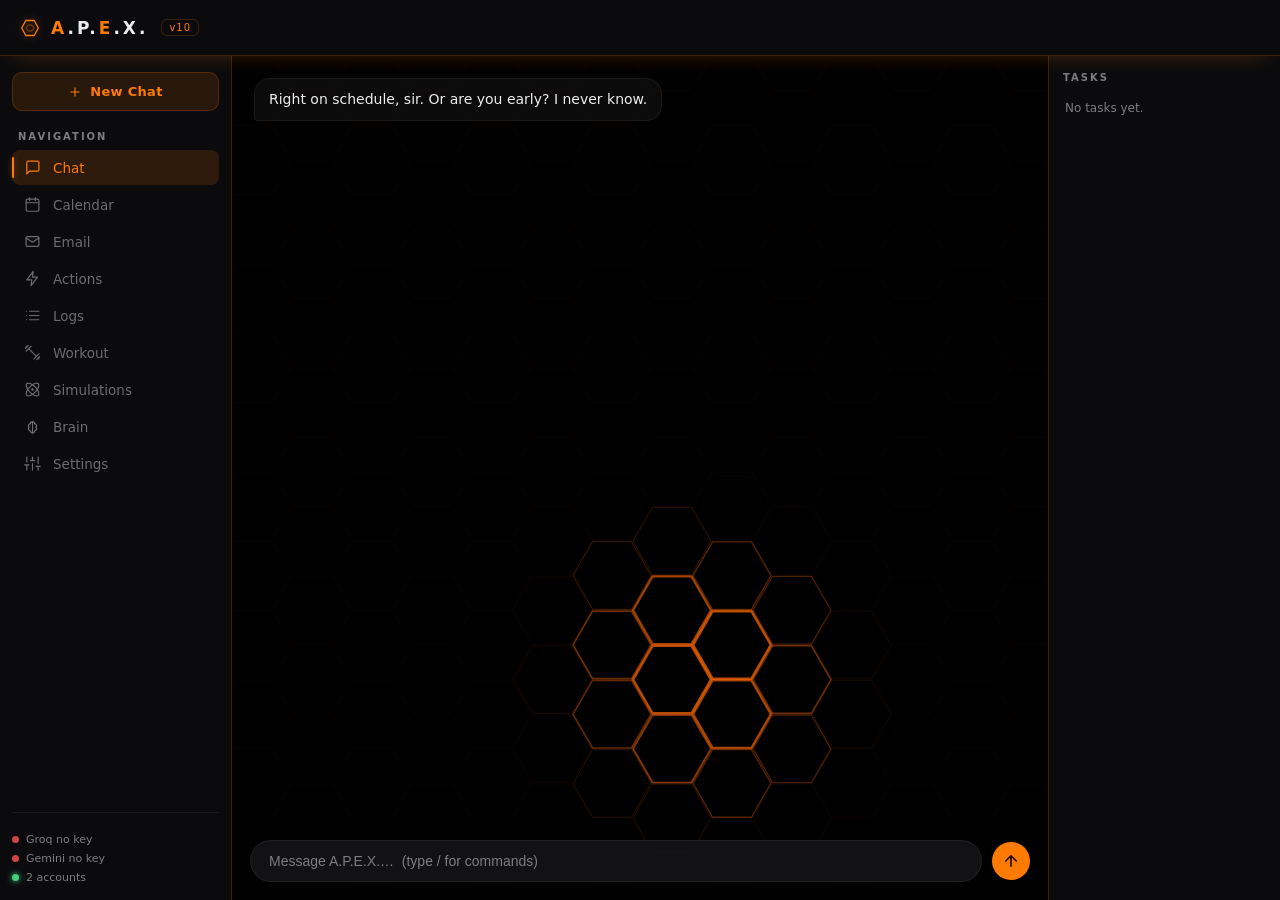
==== index.html @ 5ae0c05d "Workout tab: per-set logging (weight × reps) with last-session history Each strength exercise now ha" ====
<!DOCTYPE html>
<!--
================================================================================
  A.P.E.X. v10  —  INTERFACE
================================================================================
  HOW THIS FILE IS ORGANIZED (search the labels in [BRACKETS] to jump around):

  [STYLE] ............ All CSS lives in the <style> block in <head>.
    [STYLE:THEME] .... Color/size variables. CHANGE COLORS & SIZES HERE FIRST.
    [STYLE:GLOBAL] ... Resets, body, background.
    [STYLE:HEADER] ... Top header bar ("A.P.E.X. v10").
    [STYLE:LAYOUT] ... The 3-column row (left sidebar | chat | right sidebar).
    [STYLE:LEFT] ..... Left sidebar (nav: New Chat, Calendar, Email, etc).
    [STYLE:CHAT] ..... Center chat panel + honeycomb canvas + messages + input.
    [STYLE:RIGHT] .... Right sidebar (Tasks).
    [STYLE:GLOW] ..... Reusable glowing-border effect.

  [HTML] ............. The page markup, mirrors the style sections above.
    [HTML:HEADER]
    [HTML:LEFT]
    [HTML:CHAT]
    [HTML:RIGHT]

  [JS] ............... All JavaScript at the bottom.
    [JS:HONEYCOMB] ... The animated honeycomb background (moving light-form streaks).
    [JS:CHAT] ........ Sending messages (local echo for now, no AI yet).
================================================================================
-->
<html lang="en">
<head>
<meta charset="UTF-8" />
<!-- viewport-fit=cover fills the notch/safe areas; locking zoom keeps it feeling like a native app,
     not a scrollable web page (prevents pinch-zoom + double-tap zoom on iPad/iPhone). -->
<meta name="viewport" content="width=device-width, initial-scale=1.0, maximum-scale=1.0, user-scalable=no, viewport-fit=cover" />
<!-- "Add to Home Screen" on iPad/iPhone then launches A.P.E.X. FULLSCREEN (standalone), with no
     Safari toolbars and no page rubber-banding — it behaves like your own installed app. -->
<meta name="apple-mobile-web-app-capable" content="yes" />
<meta name="mobile-web-app-capable" content="yes" />
<meta name="apple-mobile-web-app-status-bar-style" content="black-translucent" />
<meta name="apple-mobile-web-app-title" content="A.P.E.X." />
<meta name="theme-color" content="#0a0a0b" />
<title>A.P.E.X. v10</title>

<style>
/* ============================================================================
   [STYLE:THEME]  —  EDIT COLORS & SIZES HERE FIRST
   Change a value here and it updates everywhere it's used.
   ============================================================================ */
:root {
  /* --- Colors --- */
  --color-black:        #0a0a0b;   /* main background */
  --color-panel:        #0b0b0d;   /* sidebar panel background */
  --color-orange:       #ff7a00;   /* main accent orange */
  --color-orange-soft:  #ffa64d;   /* lighter orange (text highlights) */
  --color-text:         #ececec;   /* off-white body text */
  --color-text-dim:     #7c7c82;   /* dim/secondary text */
  --color-icon:         #6b6b72;   /* unified MUTED color for nav icons/labels */

  /* --- Structural lines (these connect the panels) --- */
  --line:               rgba(255, 122, 0, 0.20);   /* glowing orange divider lines */
  --line-soft:          rgba(255, 255, 255, 0.06); /* subtle internal dividers */

  /* --- Glow (used sparingly now — no more per-box glow) --- */
  --glow-orange:        rgba(255, 122, 0, 0.45);

  /* --- Sizes (CHANGE SIDEBAR WIDTHS HERE) --- */
  --sidebar-left-width:  232px;
  --sidebar-right-width: 232px;
  --header-height:       56px;
  --radius:              12px;     /* corner roundness on small elements only */
}

/* ============================================================================
   [STYLE:GLOBAL]  —  resets + page background
   ============================================================================ */
* {
  margin: 0;
  padding: 0;
  box-sizing: border-box;
}

html, body {
  height: 100%;
  overflow: hidden;
  /* stop iPad/iPhone Safari from rubber-band scrolling / pull-to-refreshing the whole page */
  overscroll-behavior: none;
}

body {
  /* PIN the page to the viewport so the app itself never scrolls — only the inner
     areas (messages, panels) do. This is what makes it feel stationary on iPad. */
  position: fixed;
  inset: 0;
  /* respect the notch / home-indicator safe areas when launched fullscreen */
  padding: env(safe-area-inset-top) env(safe-area-inset-right) env(safe-area-inset-bottom) env(safe-area-inset-left);
  background: var(--color-black);
  color: var(--color-text);
  font-family: "Segoe UI", system-ui, -apple-system, sans-serif;
  -webkit-font-smoothing: antialiased;
  overflow: hidden; /* the panels scroll internally, not the whole page */
  display: flex;
  flex-direction: column;
}

/* The only things allowed to scroll are the app's own scroll regions — and their
   scrolling must NOT chain up to the page (overscroll-behavior: contain). */
#messages,
.center-view,
.big-panels,
.big-tabbody,
#big-messages {
  overscroll-behavior: contain;
  -webkit-overflow-scrolling: touch;   /* momentum scrolling on iOS */
}

/* ============================================================================
   [STYLE:GLOW]  —  deprecated utility (kept harmless; the redesign uses thin
   connecting LINES instead of per-box glow, which is what smudged the corners).
   ============================================================================ */
.glow { }

/* ============================================================================
   [STYLE:HEADER]  —  top header bar (full-width glowing line underneath)
   ============================================================================ */
#header {
  height: var(--header-height);
  flex-shrink: 0;
  display: flex;
  align-items: center;
  gap: 11px;
  padding: 0 20px;
  background: var(--color-panel);
  border-bottom: 1px solid var(--line);
  box-shadow: 0 6px 26px -14px var(--glow-orange); /* soft downward glow, no corners */
  position: relative;
  z-index: 10;
}

/* hexagon brand mark — ties the wordmark to the honeycomb background */
#header .brand-mark {
  width: 20px;
  height: 20px;
  color: var(--color-orange);
  filter: drop-shadow(0 0 5px var(--glow-orange));
}
#header .logo {
  font-size: 17px;
  font-weight: 700;
  letter-spacing: 3px;
  color: var(--color-text);
}
#header .logo .accent { color: var(--color-orange); }
#header .ver {
  margin-left: 2px;
  font-size: 10px;
  letter-spacing: 1px;
  color: var(--color-orange);
  border: 1px solid var(--line);
  border-radius: 6px;
  padding: 2px 7px;
}

/* ============================================================================
   [STYLE:LAYOUT]  —  the 3-column row, FULL-BLEED and CONNECTED (no gaps).
   Sidebars are joined to the chat by glowing divider lines (set on each
   sidebar's inner edge) that run full height and meet the header line.
   ============================================================================ */
#main {
  flex: 1;
  display: flex;
  min-height: 0; /* lets children scroll instead of overflowing */
}

.panel {
  background: var(--color-panel);
  overflow: hidden;
}

/* ============================================================================
   [STYLE:LEFT]  —  left sidebar (navigation)
   ============================================================================ */
#sidebar-left {
  width: var(--sidebar-left-width);
  flex-shrink: 0;
  display: flex;
  flex-direction: column;
  padding: 16px 12px;
  border-right: 1px solid var(--line);   /* the line that touches the chat */
}

/* "+ New Chat" button */
.new-chat-btn {
  display: flex;
  align-items: center;
  justify-content: center;
  gap: 8px;
  padding: 11px;
  border-radius: 10px;
  background: rgba(255, 122, 0, 0.12);
  border: 1px solid var(--line);
  color: var(--color-orange);
  font-size: 13px;
  font-weight: 600;
  letter-spacing: 0.3px;
  cursor: pointer;
  transition: background 0.15s;
}
.new-chat-btn:hover { background: rgba(255, 122, 0, 0.22); }

/* small uppercase section label (e.g. NAVIGATION) */
.nav-label {
  font-size: 10px;
  font-weight: 600;
  letter-spacing: 2px;
  text-transform: uppercase;
  color: var(--color-text-dim);
  margin: 20px 6px 8px;
}

/* Nav items — unified MONOCHROME line icons, orange only when active/hover */
.nav-list {
  display: flex;
  flex-direction: column;
  gap: 2px;
}
.nav-item {
  position: relative;
  display: flex;
  align-items: center;
  gap: 12px;
  padding: 9px 12px;
  border-radius: 8px;
  color: var(--color-icon);
  font-size: 13.5px;
  cursor: pointer;
  transition: background 0.15s, color 0.15s;
}
.nav-item .icon {
  width: 17px;
  height: 17px;
  flex-shrink: 0;
  display: flex;
}
.nav-item .icon svg { width: 100%; height: 100%; }
.nav-item:hover { background: rgba(255, 255, 255, 0.04); color: var(--color-text); }
.nav-item.active { color: var(--color-orange); background: rgba(255, 122, 0, 0.10); }
/* little left accent bar on the active item */
.nav-item.active::before {
  content: "";
  position: absolute;
  left: 0; top: 7px; bottom: 7px;
  width: 2px;
  border-radius: 2px;
  background: var(--color-orange);
  box-shadow: 0 0 6px var(--glow-orange);
}

/* ============================================================================
   [STYLE:CHAT]  —  center chat panel
   Structure: #chat (frame)
                ├─ #honeycomb   (animated canvas background)
                ├─ #messages    (scrolling message list, sits ABOVE canvas)
                └─ #input-bar    (text box + send button)
   ============================================================================ */
#chat {
  flex: 1;            /* takes all space between the two sidebars */
  min-width: 0;
  position: relative; /* anchor for the absolutely-positioned canvas */
  display: flex;
  flex-direction: column;
  background: #000;   /* pure black so the hidden honeycomb stays invisible */
}

/* The honeycomb canvas — fills the whole chat panel, sits behind everything */
#honeycomb {
  position: absolute;
  inset: 0;
  width: 100%;
  height: 100%;
  z-index: 0;
  pointer-events: none; /* clicks pass through to the chat */
}

/* Scrolling list of messages (above the canvas) */
#messages {
  position: relative;
  z-index: 1;
  flex: 1;
  overflow-y: auto;
  padding: 22px;
  display: flex;
  flex-direction: column;
  gap: 12px;
}

/* A single message bubble — asymmetric "tail" corners for a chat-app feel */
.msg {
  max-width: 74%;
  padding: 10px 14px;
  font-size: 14px;
  line-height: 1.5;
  white-space: pre-wrap;
  word-wrap: break-word;
}
/* Message from the USER (right side, soft orange) */
.msg.user {
  align-self: flex-end;
  background: rgba(255, 122, 0, 0.16);
  border: 1px solid rgba(255, 122, 0, 0.32);
  color: var(--color-text);
  border-radius: 16px 16px 4px 16px;
}
/* Message from APEX (left side, dark) */
.msg.apex {
  align-self: flex-start;
  background: rgba(255, 255, 255, 0.045);
  border: 1px solid var(--line-soft);
  color: var(--color-text);
  border-radius: 16px 16px 16px 4px;
}

/* Input bar — MINIMAL: floats over the honeycomb, a pill + round arrow button */
#input-bar {
  position: relative;
  z-index: 1;
  display: flex;
  align-items: center;
  gap: 10px;
  padding: 12px 18px 18px;
  background: linear-gradient(to top, rgba(0, 0, 0, 0.9), rgba(0, 0, 0, 0));
}
#input-bar input {
  flex: 1;
  padding: 12px 18px;
  border-radius: 22px;
  border: 1px solid var(--line-soft);
  background: rgba(22, 22, 25, 0.85);
  color: var(--color-text);
  font-size: 14px;
  outline: none;
  transition: border-color 0.15s, box-shadow 0.15s;
}
#input-bar input:focus {
  border-color: rgba(255, 122, 0, 0.5);
  box-shadow: 0 0 0 3px rgba(255, 122, 0, 0.08);
}
#input-bar input::placeholder { color: var(--color-text-dim); }

/* round send button with an up-arrow icon (no "Send" text) */
#input-bar .send-btn {
  width: 38px;
  height: 38px;
  flex-shrink: 0;
  border-radius: 50%;
  border: none;
  background: var(--color-orange);
  color: #160b00;
  display: flex;
  align-items: center;
  justify-content: center;
  cursor: pointer;
  transition: filter 0.15s, box-shadow 0.15s;
}
#input-bar .send-btn svg { width: 18px; height: 18px; }
#input-bar .send-btn:hover { filter: brightness(1.12); box-shadow: 0 0 12px var(--glow-orange); }

/* ============================================================================
   [STYLE:RIGHT]  —  right sidebar (Tasks)
   ============================================================================ */
#sidebar-right {
  width: var(--sidebar-right-width);
  flex-shrink: 0;
  display: flex;
  flex-direction: column;
  padding: 16px 14px;
  border-left: 1px solid var(--line);    /* the line that touches the chat */
}
#sidebar-right .panel-title {
  font-size: 10px;
  font-weight: 600;
  letter-spacing: 2px;
  text-transform: uppercase;
  color: var(--color-text-dim);
}

/* A single task row */
.task-list {
  margin-top: 14px;
  display: flex;
  flex-direction: column;
  gap: 7px;
}
.task-item {
  display: flex;
  align-items: center;
  gap: 10px;
  padding: 10px 12px;
  border-radius: 9px;
  background: rgba(255, 255, 255, 0.025);
  border: 1px solid var(--line-soft);
  font-size: 13px;
  color: var(--color-text);
}
.task-item .checkbox {
  width: 15px;
  height: 15px;
  border-radius: 4px;
  border: 1px solid var(--color-icon);
  flex-shrink: 0;
}
.task-empty { font-size: 12px; color: var(--color-text-dim); padding: 4px 2px; }

/* ============================================================================
   [STYLE:VIEWS]  —  center view switcher (chat / calendar / email) + draft card
   The center panel can show one of three views. Calendar/Email sit above the
   honeycomb just like the messages do.
   ============================================================================ */
.center-view {
  position: relative;
  z-index: 1;
  flex: 1;
  overflow-y: auto;
  padding: 22px;
  display: none;            /* hidden until [JS:VIEWS] shows it */
  flex-direction: column;
  gap: 12px;
  /* dark backdrop so the honeycomb doesn't bleed through these text-dense pages
     (the chat view is NOT a .center-view, so it keeps the full honeycomb) */
  background: rgba(9, 9, 11, 0.92);
}
.center-view .view-title {
  font-size: 12px;
  font-weight: 600;
  letter-spacing: 2px;
  text-transform: uppercase;
  color: var(--color-text-dim);
  padding-bottom: 12px;
  margin-bottom: 6px;
  border-bottom: 1px solid var(--line-soft);
}

/* a single calendar event row */
.event-card {
  border: 1px solid rgba(255, 122, 0, 0.3);
  border-left: 3px solid var(--color-orange);
  border-radius: 10px;
  padding: 10px 14px;
  background: rgba(255, 255, 255, 0.03);
}
.event-card .ev-title { font-weight: 600; color: var(--color-text); }
.event-card .ev-time  { font-size: 12px; color: var(--color-orange-soft); margin-top: 2px; }
.event-card .ev-loc   { font-size: 12px; color: var(--color-text-dim); margin-top: 2px; }
.day-heading { font-size: 12px; color: var(--color-text-dim); margin: 10px 0 2px; text-transform: uppercase; letter-spacing: 1px; }

/* email rows */
.email-card {
  border: 1px solid rgba(255, 255, 255, 0.1);
  border-radius: 10px;
  padding: 10px 14px;
  background: rgba(255, 255, 255, 0.03);
}
.email-card.unread { border-color: rgba(255, 122, 0, 0.5); }
.email-card .em-from { font-weight: 600; font-size: 13px; }
.email-card .em-subj { color: var(--color-orange-soft); font-size: 13px; margin-top: 2px; }
.email-card .em-snip { color: var(--color-text-dim); font-size: 12px; margin-top: 3px; }
.email-accounts { display: flex; gap: 8px; flex-wrap: wrap; margin-bottom: 8px; }
.acct-chip {
  font-size: 12px; padding: 5px 10px; border-radius: 999px;
  border: 1px solid rgba(255, 122, 0, 0.4); color: var(--color-orange-soft);
  background: rgba(255, 122, 0, 0.08); cursor: pointer;
}
.acct-chip.active { background: rgba(255, 122, 0, 0.22); color: var(--color-orange); }

/* APEX draft card (rendered inside chat) */
.draft-card {
  align-self: stretch;
  border: 1px solid var(--color-orange);
  border-radius: 12px;
  background: rgba(255, 122, 0, 0.08);
  padding: 12px 14px;
  box-shadow: 0 0 10px var(--glow-orange);
}
.draft-card .dc-head { font-size: 12px; color: var(--color-orange); font-weight: 700; letter-spacing: 1px; margin-bottom: 8px; }
.draft-card label { display: block; font-size: 11px; color: var(--color-text-dim); margin-top: 6px; }
.draft-card input, .draft-card textarea {
  width: 100%; margin-top: 2px; padding: 8px 10px; border-radius: 8px;
  border: 1px solid rgba(255, 122, 0, 0.4); background: rgba(15, 15, 15, 0.9);
  color: var(--color-text); font-size: 13px; font-family: inherit; outline: none;
}
.draft-card textarea { min-height: 130px; resize: vertical; white-space: pre-wrap; }
.draft-card .dc-actions { margin-top: 10px; display: flex; gap: 8px; }
.draft-card button {
  padding: 7px 14px; border-radius: 8px; border: 1px solid var(--color-orange);
  background: rgba(255, 122, 0, 0.18); color: var(--color-orange); font-size: 13px;
  font-weight: 600; cursor: pointer;
}
.draft-card button:hover { background: rgba(255, 122, 0, 0.3); }
.draft-card .dc-hint { font-size: 11px; color: var(--color-text-dim); margin-top: 8px; }

/* nav active state */
.nav-item.active { background: rgba(255, 122, 0, 0.14); border-color: rgba(255, 122, 0, 0.6); color: var(--color-orange); }

/* settings page */
.set-section {
  border: 1px solid rgba(255, 122, 0, 0.25);
  border-radius: 12px;
  padding: 14px 16px;
  background: rgba(255, 255, 255, 0.02);
  margin-bottom: 14px;
}
.set-section h3 {
  font-size: 13px; letter-spacing: 1px; color: var(--color-orange);
  margin-bottom: 10px; text-transform: uppercase;
}
.set-row { display: flex; flex-direction: column; gap: 3px; margin-bottom: 10px; }
.set-row label { font-size: 11px; color: var(--color-text-dim); }
.set-row input, .set-row select {
  padding: 8px 10px; border-radius: 8px; border: 1px solid rgba(255, 122, 0, 0.4);
  background: rgba(15, 15, 15, 0.9); color: var(--color-text); font-size: 13px;
  font-family: inherit; outline: none;
}
.set-grid { display: grid; grid-template-columns: 1fr 1fr 1fr; gap: 10px; }
.set-note { font-size: 11px; color: var(--color-text-dim); margin-top: 4px; }
.set-badge { font-size: 11px; padding: 2px 8px; border-radius: 999px; }
.set-badge.ok  { background: rgba(68, 208, 122, 0.18); color: #44d07a; }
.set-badge.off { background: rgba(208, 68, 68, 0.18); color: #ff7a7a; }
.set-save {
  padding: 9px 18px; border-radius: 9px; border: 1px solid var(--color-orange);
  background: rgba(255, 122, 0, 0.2); color: var(--color-orange); font-weight: 600;
  font-size: 14px; cursor: pointer;
}
.set-save:hover { background: rgba(255, 122, 0, 0.32); box-shadow: 0 0 10px var(--glow-orange); }
.acct-block { border: 1px solid rgba(255, 122, 0, 0.2); border-radius: 10px; padding: 10px 12px; margin-bottom: 10px; }
.acct-head { display: flex; align-items: center; gap: 10px; margin-bottom: 6px; }
.acct-type { font-weight: 600; font-size: 13px; color: var(--color-orange-soft); }
.acct-addr { font-size: 12px; color: var(--color-text-dim); flex: 1; }
.acct-remove { background: none; border: 1px solid rgba(208,68,68,0.5); color: #ff7a7a; border-radius: 6px; cursor: pointer; width: 24px; height: 24px; }
.acct-remove:hover { background: rgba(208,68,68,0.15); }
.acct-connect { margin-top: 8px; padding: 6px 12px; border-radius: 8px; border: 1px solid rgba(255,122,0,0.45); background: rgba(255,122,0,0.1); color: var(--color-orange-soft); font-size: 12px; cursor: pointer; }
.acct-connect:hover { background: rgba(255,122,0,0.2); }
.add-acct { border-top: 1px solid rgba(255,122,0,0.2); padding-top: 6px; margin-top: 6px; }

/* status strip (bottom of left sidebar) */
#status-strip { margin-top: auto; padding-top: 14px; border-top: 1px solid var(--line-soft); font-size: 11px; color: var(--color-text-dim); }
#status-strip .st-row { display: flex; align-items: center; gap: 7px; margin-top: 6px; }
.st-dot { width: 7px; height: 7px; border-radius: 50%; background: #4a4a4f; flex-shrink: 0; }
.st-dot.ok  { background: #44d07a; box-shadow: 0 0 6px #44d07a; }
.st-dot.off { background: #d04444; }

/* ============================================================================
   [STYLE:CALENDAR-VIEW]  —  Google-Calendar-style month grid
   ============================================================================ */
#calendar-view { padding: 18px 22px; gap: 0; }
.cal-toolbar { display: flex; align-items: center; gap: 12px; margin-bottom: 14px; }
.cal-title { font-size: 18px; font-weight: 600; letter-spacing: 0.5px; color: var(--color-text); }
.cal-nav-btn {
  width: 30px; height: 30px; border-radius: 8px; border: 1px solid var(--line-soft);
  background: transparent; color: var(--color-text-dim); cursor: pointer;
  display: flex; align-items: center; justify-content: center; font-size: 17px; line-height: 1;
}
.cal-nav-btn:hover { background: rgba(255, 255, 255, 0.05); color: var(--color-text); }
.cal-today-btn {
  margin-left: auto; padding: 7px 14px; border-radius: 8px; border: 1px solid var(--line);
  background: transparent; color: var(--color-orange); font-size: 12px; font-weight: 600; cursor: pointer;
}
.cal-today-btn:hover { background: rgba(255, 122, 0, 0.12); }
.cal-weekdays { display: grid; grid-template-columns: repeat(7, 1fr); }
.cal-weekdays div {
  font-size: 10px; letter-spacing: 1px; text-transform: uppercase;
  color: var(--color-text-dim); padding: 6px 8px;
}
.cal-grid {
  display: grid; grid-template-columns: repeat(7, 1fr); grid-auto-rows: 1fr;
  border-left: 1px solid var(--line-soft); border-top: 1px solid var(--line-soft);
  border-radius: 10px; overflow: hidden; flex: 1; min-height: 0;
}
.cal-cell {
  border-right: 1px solid var(--line-soft); border-bottom: 1px solid var(--line-soft);
  padding: 5px 6px; min-height: 80px; display: flex; flex-direction: column; gap: 3px; overflow: hidden;
}
.cal-cell.dim { background: rgba(255, 255, 255, 0.012); }
.cal-cell .daynum { font-size: 12px; color: var(--color-text-dim); line-height: 1.6; align-self: flex-start; }
.cal-cell.dim .daynum { opacity: 0.4; }
.cal-cell.today .daynum {
  background: var(--color-orange); color: #160b00; font-weight: 700;
  width: 22px; height: 22px; border-radius: 50%; display: flex; align-items: center; justify-content: center;
}
.cal-event {
  font-size: 11px; line-height: 1.35; color: #fff; padding: 2px 6px; border-radius: 4px;
  white-space: nowrap; overflow: hidden; text-overflow: ellipsis;
}
.cal-more { font-size: 10px; color: var(--color-text-dim); padding-left: 4px; }

/* Week/Month toggle + body wrapper */
.cal-modes { display: flex; gap: 4px; }
.cal-mode-btn { padding: 6px 12px; border-radius: 7px; border: 1px solid var(--line-soft); background: transparent; color: var(--color-text-dim); font-size: 12px; cursor: pointer; }
.cal-mode-btn:hover { color: var(--color-text); }
.cal-mode-btn.active { background: rgba(255, 122, 0, 0.12); border-color: var(--line); color: var(--color-orange); }
#cal-body { flex: 1; min-height: 0; display: flex; flex-direction: column; }

/* ----- WEEK view (Google-style time grid, Sun → Sat) ----- */
.week-head { display: grid; grid-template-columns: 56px 1fr; flex-shrink: 0; }
.week-head .wh-days { display: grid; grid-template-columns: repeat(7, 1fr); }
.week-day-head { text-align: center; padding: 6px 4px 8px; border-left: 1px solid var(--line-soft); }
.week-day-head .wd-name { font-size: 10px; letter-spacing: 1px; text-transform: uppercase; color: var(--color-text-dim); }
.week-day-head .wd-num { font-size: 18px; color: var(--color-text); margin-top: 3px; line-height: 1; }
.week-day-head.today .wd-num { background: var(--color-orange); color: #160b00; font-weight: 700; width: 30px; height: 30px; border-radius: 50%; display: inline-flex; align-items: center; justify-content: center; }
.week-body { flex: 1; min-height: 0; overflow-y: auto; display: grid; grid-template-columns: 56px 1fr; border-top: 1px solid var(--line-soft); }
.week-hour-label { height: 44px; font-size: 10px; color: var(--color-text-dim); text-align: right; padding-right: 6px; transform: translateY(-6px); }
.week-cols { display: grid; grid-template-columns: repeat(7, 1fr); }
.week-col {
  position: relative; border-left: 1px solid var(--line-soft);
  background: repeating-linear-gradient(to bottom, transparent 0, transparent 43px, var(--line-soft) 43px, var(--line-soft) 44px);
}
.week-event { position: absolute; left: 2px; right: 2px; border-radius: 4px; color: #fff; font-size: 10px; line-height: 1.2; padding: 2px 5px; overflow: hidden; box-shadow: 0 1px 2px rgba(0,0,0,0.35); cursor: pointer; }
.week-event .we-time { opacity: 0.85; font-size: 9px; }
.cal-event { cursor: pointer; }

/* ----- event detail popover (click an event, like Google Calendar) ----- */
#event-pop-backdrop { position: fixed; inset: 0; z-index: 40; }
#event-pop {
  position: fixed; z-index: 41; width: 290px; background: #161618;
  border: 1px solid var(--line); border-radius: 12px; overflow: hidden;
  box-shadow: 0 14px 44px rgba(0, 0, 0, 0.6);
}
#event-pop .ep-bar { height: 6px; }
#event-pop .ep-body { padding: 14px 16px 16px; position: relative; }
#event-pop .ep-close { position: absolute; top: 10px; right: 10px; width: 24px; height: 24px; border: none; background: none; color: var(--color-text-dim); font-size: 18px; line-height: 1; cursor: pointer; border-radius: 6px; }
#event-pop .ep-close:hover { background: rgba(255, 255, 255, 0.06); color: var(--color-text); }
#event-pop .ep-title { font-size: 16px; font-weight: 600; color: var(--color-text); margin: 2px 30px 12px 0; }
#event-pop .ep-row { display: flex; gap: 9px; align-items: flex-start; font-size: 13px; color: var(--color-text-dim); margin-bottom: 8px; }
#event-pop .ep-row .ep-ic { width: 15px; height: 15px; flex-shrink: 0; opacity: 0.7; margin-top: 1px; }
#event-pop .ep-dot { width: 13px; height: 13px; border-radius: 3px; flex-shrink: 0; margin-top: 1px; }
#event-pop .ep-actions { margin-top: 12px; border-top: 1px solid var(--line-soft); padding-top: 12px; }
#event-pop .ep-del { font-size: 12px; color: #ff8a8a; background: none; border: 1px solid rgba(208, 68, 68, 0.4); border-radius: 7px; padding: 6px 13px; cursor: pointer; }
#event-pop .ep-del:hover { background: rgba(208, 68, 68, 0.12); }

/* ============================================================================
   [STYLE:LOGS-VIEW]  —  backend-call logs + scheduled timers (mock)
   ============================================================================ */
.logs-section-title { font-size: 11px; letter-spacing: 1.5px; text-transform: uppercase; color: var(--color-text-dim); margin: 14px 0 8px; }
.logs-section-title:first-child { margin-top: 0; }
.logs-note { font-size: 11px; color: var(--color-text-dim); margin-bottom: 10px; }
.log-row { display: flex; gap: 12px; align-items: flex-start; padding: 10px 12px; border: 1px solid var(--line-soft); border-radius: 9px; background: rgba(255, 255, 255, 0.02); margin-bottom: 7px; }
.log-row .log-time { font-size: 11px; color: var(--color-text-dim); white-space: nowrap; min-width: 96px; padding-top: 2px; }
.log-row .log-body { flex: 1; min-width: 0; }
.log-row .log-action { font-size: 13px; color: var(--color-text); font-weight: 600; }
.log-row .log-detail { font-size: 12px; color: var(--color-text-dim); margin-top: 2px; }
.log-meta { display: flex; gap: 6px; align-items: center; flex-shrink: 0; }
.log-src { font-size: 10px; padding: 2px 7px; border-radius: 999px; background: rgba(255, 255, 255, 0.06); color: var(--color-text-dim); }
.log-status { font-size: 10px; padding: 2px 7px; border-radius: 999px; }
.log-status.ok { background: rgba(68, 208, 122, 0.15); color: #5cd98a; }
.log-status.skipped { background: rgba(246, 191, 38, 0.15); color: #f6bf26; }
.log-status.error { background: rgba(208, 68, 68, 0.18); color: #ff7a7a; }
.timer-row { display: flex; align-items: center; gap: 10px; padding: 11px 12px; border: 1px solid var(--line-soft); border-radius: 9px; background: rgba(255, 255, 255, 0.02); margin-bottom: 7px; }
.timer-name { font-size: 13px; font-weight: 600; color: var(--color-text); }
.timer-sched { font-size: 11px; color: var(--color-text-dim); margin-top: 2px; }
.timer-toggle {
  font-size: 10px; padding: 3px 10px; border-radius: 999px; border: none; cursor: pointer;
  font-family: inherit; letter-spacing: 0.5px;
}
.timer-toggle.on { background: rgba(68, 208, 122, 0.15); color: #5cd98a; }
.timer-toggle.off { background: rgba(255, 255, 255, 0.06); color: var(--color-text-dim); }
.timer-actions { display: flex; gap: 6px; margin-left: auto; align-items: center; }
.timer-del {
  width: 24px; height: 24px; border-radius: 6px; border: 1px solid rgba(208, 68, 68, 0.4);
  background: none; color: #ff8a8a; cursor: pointer; font-size: 13px; line-height: 1;
}
.timer-del:hover { background: rgba(208, 68, 68, 0.12); }
.add-timer { border-top: 1px solid var(--line-soft); padding-top: 10px; margin-top: 4px; }
.add-timer-grid { display: grid; grid-template-columns: 1.3fr 1fr 0.9fr 0.9fr auto; gap: 8px; align-items: end; }
.add-timer label { display: block; font-size: 10px; color: var(--color-text-dim); margin-bottom: 3px; }
.add-timer input, .add-timer select {
  width: 100%; padding: 7px 9px; border-radius: 7px; border: 1px solid var(--line-soft);
  background: rgba(15, 15, 17, 0.9); color: var(--color-text); font-size: 12px; outline: none; font-family: inherit;
}
.add-timer-btn {
  padding: 7px 14px; border-radius: 7px; border: 1px solid var(--line); background: rgba(255, 122, 0, 0.14);
  color: var(--color-orange); font-size: 12px; font-weight: 600; cursor: pointer;
}
.add-timer-btn:hover { background: rgba(255, 122, 0, 0.24); }
.automation-warn {
  font-size: 11px; color: var(--color-orange-soft); background: rgba(255, 122, 0, 0.07);
  border: 1px solid var(--line); border-radius: 8px; padding: 8px 11px; margin-bottom: 12px;
}

/* ============================================================================
   [STYLE:COLOR-CATEGORIES]  —  Google-color -> category rows in Settings
   ============================================================================ */
.colorcat-row { display: flex; align-items: center; gap: 10px; margin-bottom: 7px; }
.colorcat-swatch { width: 16px; height: 16px; border-radius: 4px; flex-shrink: 0; }
.colorcat-name { font-size: 12px; width: 76px; flex-shrink: 0; color: var(--color-text); }
.colorcat-row .cat-input { flex: 1; padding: 7px 10px; border-radius: 7px; border: 1px solid var(--line-soft); background: rgba(15, 15, 17, 0.9); color: var(--color-text); font-size: 12px; outline: none; }
.colorcat-row .def-pick { font-size: 10px; color: var(--color-text-dim); display: flex; align-items: center; gap: 3px; cursor: pointer; flex-shrink: 0; }

/* ============================================================================
   [STYLE:SLASH]  —  the "/" command palette that pops above the input
   ============================================================================ */
#cmd-palette {
  position: absolute; left: 18px; right: 18px; bottom: calc(100% - 4px);
  background: #141416; border: 1px solid var(--line); border-radius: 12px;
  overflow: hidden; box-shadow: 0 -8px 30px rgba(0, 0, 0, 0.5); display: none; z-index: 6;
}
#cmd-palette.open { display: block; }
#cmd-palette .cmd-hint { font-size: 10px; letter-spacing: 1px; text-transform: uppercase; color: var(--color-text-dim); padding: 8px 14px 4px; }
.cmd-item { display: flex; align-items: baseline; gap: 12px; padding: 9px 14px; cursor: pointer; }
.cmd-item + .cmd-item { border-top: 1px solid var(--line-soft); }
.cmd-item.active { background: rgba(255, 122, 0, 0.12); }
.cmd-item .cmd-key { font-size: 13px; color: var(--color-orange); font-weight: 600; min-width: 96px; }
.cmd-item .cmd-desc { font-size: 12px; color: var(--color-text-dim); }

/* ============================================================================
   [STYLE:SIM]  —  fullscreen simulations takeover (honeycomb reveal + iframe)
   ============================================================================ */
#sim-overlay { position: fixed; inset: 0; z-index: 300; display: none; background: transparent; }
#sim-overlay.on { display: block; }
#sim-iframe { position: absolute; inset: 0; width: 100%; height: 100%; border: none; background: var(--color-black); opacity: 0; }
#sim-hex { position: absolute; inset: 0; width: 100%; height: 100%; pointer-events: none; z-index: 2; }
#sim-close {
  position: absolute; top: 16px; right: 18px; z-index: 3; display: none;
  align-items: center; gap: 7px; padding: 8px 14px; border-radius: 9px;
  border: 1px solid var(--line); background: rgba(18, 18, 20, 0.82);
  color: var(--color-orange); font-family: inherit; font-size: 13px; font-weight: 600; cursor: pointer;
}
#sim-close:hover { background: rgba(255, 122, 0, 0.16); }

/* ============================================================================
   [STYLE:BIG]  —  fullscreen "Workout APEX" takeover (/big): chat left, panels right
   ============================================================================ */
#big-overlay { position: fixed; inset: 0; z-index: 300; display: none; background: transparent; }
#big-overlay.on { display: block; }
#big-hex { position: absolute; inset: 0; width: 100%; height: 100%; pointer-events: none; z-index: 2; }
#big-close {
  position: absolute; top: 16px; right: 18px; z-index: 3; display: none;
  align-items: center; gap: 7px; padding: 8px 14px; border-radius: 9px;
  border: 1px solid var(--line); background: rgba(18, 18, 20, 0.82);
  color: var(--color-orange); font-family: inherit; font-size: 13px; font-weight: 600; cursor: pointer;
}
#big-close:hover { background: rgba(255, 122, 0, 0.16); }

/* the whole workout UI — fades up as the honeycomb clears (opacity driven by [JS:TAKEOVER]) */
#big-app {
  position: absolute; inset: 0; z-index: 1; opacity: 0;
  display: flex; flex-direction: column;
  background: radial-gradient(120% 90% at 50% -10%, rgba(255, 122, 0, 0.06), transparent 60%), var(--color-black);
}
.big-header { flex-shrink: 0; height: 56px; display: flex; align-items: center; gap: 12px; padding: 0 118px 0 22px; border-bottom: 1px solid var(--line); }
.big-header .big-mark { width: 20px; height: 20px; color: var(--color-orange); }
.big-header .big-logo { font-weight: 800; letter-spacing: 1px; font-size: 15px; }
.big-header .big-logo .accent { color: var(--color-orange); }
.big-chip { font-size: 10px; font-weight: 700; letter-spacing: 1.5px; text-transform: uppercase; color: var(--color-orange); border: 1px solid var(--line); border-radius: 999px; padding: 3px 10px; }
.big-header .big-sub { margin-left: auto; font-size: 12px; color: var(--color-text-dim); }

.big-body { flex: 1; display: flex; min-height: 0; }

/* --- left: live APEX chat --- */
.big-chat { width: 40%; min-width: 320px; max-width: 520px; display: flex; flex-direction: column; border-right: 1px solid var(--line); }
#big-messages { flex: 1; overflow-y: auto; padding: 20px; display: flex; flex-direction: column; gap: 12px; }
.big-input-bar { flex-shrink: 0; display: flex; align-items: center; gap: 10px; padding: 12px 16px 16px; background: linear-gradient(to top, rgba(0, 0, 0, 0.6), transparent); }
.big-input-bar input { flex: 1; padding: 12px 18px; border-radius: 22px; border: 1px solid var(--line-soft); background: rgba(22, 22, 25, 0.85); color: var(--color-text); font-size: 14px; font-family: inherit; outline: none; transition: border-color 0.15s, box-shadow 0.15s; }
.big-input-bar input:focus { border-color: rgba(255, 122, 0, 0.5); box-shadow: 0 0 0 3px rgba(255, 122, 0, 0.08); }
.big-input-bar input::placeholder { color: var(--color-text-dim); }
.big-input-bar .send-btn { width: 38px; height: 38px; flex-shrink: 0; border-radius: 50%; border: none; background: var(--color-orange); color: #160b00; display: flex; align-items: center; justify-content: center; cursor: pointer; transition: filter 0.15s; }
.big-input-bar .send-btn svg { width: 18px; height: 18px; }
.big-input-bar .send-btn:hover { filter: brightness(1.12); }

/* --- right: tabbed workout + nutrition + metrics panels --- */
.big-panels { flex: 1; display: flex; flex-direction: column; min-height: 0; }
.big-tabs { flex-shrink: 0; display: flex; gap: 4px; padding: 14px 22px 0; border-bottom: 1px solid var(--line-soft); }
.big-tab { background: none; border: none; color: var(--color-text-dim); font-family: inherit; font-weight: 700; font-size: 12px; letter-spacing: 0.6px; text-transform: uppercase; padding: 10px 16px; cursor: pointer; border-bottom: 2px solid transparent; }
.big-tab.active { color: var(--color-orange); border-bottom-color: var(--color-orange); }
.big-tab:hover:not(.active) { color: var(--color-text); }
.big-tabbody { flex: 1; overflow-y: auto; padding: 20px 22px 26px; display: flex; flex-direction: column; gap: 16px; }
.bcard { background: var(--color-panel); border: 1px solid var(--line-soft); border-radius: 12px; padding: 18px; }
.bcard-head { display: flex; align-items: baseline; justify-content: space-between; margin-bottom: 14px; }
.bcard-title { font-size: 13px; font-weight: 700; letter-spacing: 0.5px; text-transform: uppercase; color: var(--color-text); }
.bcard-note { font-size: 11px; color: var(--color-text-dim); }

/* macros */
.macro-row { margin-bottom: 12px; }
.macro-row:last-child { margin-bottom: 0; }
.macro-top { display: flex; justify-content: space-between; align-items: baseline; margin-bottom: 5px; }
.macro-top .ml { color: var(--color-text-dim); text-transform: uppercase; letter-spacing: 0.5px; font-size: 11px; }
.macro-top .mv { color: var(--color-text); font-size: 12.5px; }
.macro-top .mv b { color: var(--color-orange); font-weight: 700; }
.macro-bar { height: 7px; border-radius: 999px; background: rgba(255, 255, 255, 0.06); overflow: hidden; }
.macro-fill { height: 100%; border-radius: 999px; background: var(--color-orange); transition: width 0.25s; }
.macro-fill.c { background: var(--color-orange-soft); }
.macro-fill.f { background: #c76a12; }

/* food log */
.food-input { display: flex; gap: 8px; margin-bottom: 12px; }
.food-input input { flex: 1; padding: 9px 12px; border-radius: 8px; border: 1px solid var(--line-soft); background: rgba(22, 22, 25, 0.85); color: var(--color-text); font-size: 13px; font-family: inherit; outline: none; }
.food-input input:focus { border-color: rgba(255, 122, 0, 0.5); }
.food-input button { padding: 0 15px; border-radius: 8px; border: none; background: var(--color-orange); color: #160b00; font-weight: 700; font-size: 13px; cursor: pointer; }
.food-item { display: flex; justify-content: space-between; align-items: center; padding: 9px 0; border-top: 1px solid var(--line-soft); font-size: 13px; }
.food-item:first-child { border-top: none; }
.food-item .fname { color: var(--color-text); flex: 1; }
.food-item .fkcal { color: var(--color-orange-soft); font-size: 12px; white-space: nowrap; margin-left: 10px; }
.food-x { flex-shrink: 0; margin-left: 10px; background: transparent; border: none; color: var(--color-text-dim); font-size: 17px; line-height: 1; cursor: pointer; padding: 2px 5px; border-radius: 5px; }
.food-x:hover { color: #ff6b6b; background: rgba(255, 107, 107, 0.12); }
.food-edit { flex-shrink: 0; margin-left: 8px; background: transparent; border: none; color: var(--color-text-dim); font-size: 13px; line-height: 1; cursor: pointer; padding: 3px 6px; border-radius: 5px; }
.food-edit:hover { color: var(--color-orange); background: rgba(255, 122, 0, 0.12); }
/* inline food editor */
.food-edit-row { flex-direction: column; align-items: stretch; gap: 8px; padding: 12px 0; }
.fe { background: rgba(22, 22, 25, 0.9); border: 1px solid var(--line-soft); color: var(--color-text); border-radius: 6px; padding: 7px 9px; font-family: inherit; font-size: 13px; outline: none; }
.fe:focus { border-color: rgba(255, 122, 0, 0.5); }
.fe-name { width: 100%; }
.fe-line { display: flex; gap: 6px; }
.fe-line .fe { flex: 1; min-width: 0; width: 100%; }
.fe-actions { align-items: center; gap: 8px; }
.fe-learn { flex: 1; font-size: 11px; color: var(--color-text-dim); display: flex; align-items: center; gap: 5px; cursor: pointer; }
.fe-learn input { accent-color: var(--color-orange); }
.fe-save { background: var(--color-orange); color: #160b00; border: none; font-weight: 700; padding: 7px 16px; border-radius: 7px; cursor: pointer; font-size: 13px; }
.fe-cancel { background: transparent; border: 1px solid var(--line-soft); color: var(--color-text-dim); padding: 7px 12px; border-radius: 7px; cursor: pointer; font-size: 13px; }

/* today's workout */
.wo-ex { display: flex; align-items: center; gap: 12px; padding: 10px 0; border-top: 1px solid var(--line-soft); cursor: pointer; }
.wo-ex:first-child { border-top: none; }
.wo-check { width: 20px; height: 20px; flex-shrink: 0; border-radius: 6px; border: 1.5px solid var(--line); display: flex; align-items: center; justify-content: center; color: transparent; }
.wo-ex.done .wo-check { background: var(--color-orange); border-color: var(--color-orange); color: #160b00; }
.wo-ex.done .wo-name { color: var(--color-text-dim); text-decoration: line-through; }
.wo-name { flex: 1; font-size: 13.5px; color: var(--color-text); }
.wo-sets { font-size: 12px; color: var(--color-text-dim); }
.wo-progress { margin-top: 14px; display: flex; align-items: center; gap: 12px; }
.wo-progress .wp-bar { flex: 1; height: 7px; border-radius: 999px; background: rgba(255, 255, 255, 0.06); overflow: hidden; }
.wo-progress .wp-fill { height: 100%; background: var(--color-orange); border-radius: 999px; transition: width 0.25s; }
.wo-progress .wp-txt { font-size: 12px; color: var(--color-text-dim); white-space: nowrap; }
.wo-streak { margin-top: 12px; font-size: 12px; color: var(--color-orange-soft); }

/* per-exercise card with set logging */
.wo-ex-card { padding: 12px 0; border-top: 1px solid var(--line-soft); }
.wo-ex-card:first-child { border-top: none; }
.wo-ex-top { display: flex; align-items: center; gap: 12px; cursor: pointer; }
.wo-ex-card.done .wo-check { background: var(--color-orange); border-color: var(--color-orange); color: #160b00; }
.wo-ex-card.done .wo-name { color: var(--color-text-dim); text-decoration: line-through; }
.wo-name { flex: 1; }
.wo-sets-target { font-size: 12px; color: var(--color-text-dim); white-space: nowrap; }
.wo-last { font-size: 11px; color: var(--color-orange-soft); margin: 6px 0 0 32px; }
.wo-setline { display: flex; flex-wrap: wrap; align-items: center; gap: 6px; margin: 8px 0 0 32px; }
.wo-set { display: inline-flex; align-items: center; gap: 3px; font-size: 12px; font-weight: 700; color: var(--color-text); background: rgba(255, 122, 0, 0.12); border: 1px solid var(--line); border-radius: 999px; padding: 3px 4px 3px 11px; }
.wo-set-x { background: transparent; border: none; color: var(--color-text-dim); font-size: 13px; line-height: 1; cursor: pointer; padding: 0 3px; }
.wo-set-x:hover { color: #ff6b6b; }
.wo-set-add { display: inline-flex; align-items: center; gap: 5px; }
.ws-w, .ws-r { width: 54px; padding: 5px 7px; border-radius: 7px; border: 1px solid var(--line-soft); background: rgba(22, 22, 25, 0.85); color: var(--color-text); font-family: inherit; font-size: 12px; outline: none; }
.ws-w:focus, .ws-r:focus { border-color: rgba(255, 122, 0, 0.5); }
.ws-x { color: var(--color-text-dim); font-size: 12px; }
.ws-add { padding: 5px 12px; border-radius: 7px; border: none; background: var(--color-orange); color: #160b00; font-weight: 700; font-size: 12px; cursor: pointer; }
.ws-add:hover { filter: brightness(1.1); }

/* day history nav (‹ Today ›) */
.day-nav { display: flex; align-items: center; justify-content: center; gap: 14px; margin-bottom: 4px; }
.day-nav button { width: 30px; height: 30px; border-radius: 8px; border: 1px solid var(--line-soft); background: rgba(255,255,255,0.03); color: var(--color-text); font-size: 17px; line-height: 1; cursor: pointer; }
.day-nav button:hover:not(:disabled) { border-color: var(--line); color: var(--color-orange); }
.day-nav button:disabled { opacity: 0.3; cursor: default; }
.day-nav .day-label { font-size: 13px; font-weight: 700; letter-spacing: 0.5px; color: var(--color-text); min-width: 96px; text-align: center; }

/* workout picker + change */
.wo-picker { display: flex; flex-direction: column; gap: 8px; }
.wo-pick { display: flex; flex-direction: column; align-items: flex-start; gap: 2px; text-align: left; padding: 12px 14px; border-radius: 10px; border: 1px solid var(--line-soft); background: rgba(255,255,255,0.03); cursor: pointer; transition: border-color 0.15s, background 0.15s; }
.wo-pick:hover { border-color: var(--line); background: rgba(255,122,0,0.08); }
.wo-pick .wp-name { font-size: 14px; font-weight: 700; color: var(--color-text); }
.wo-pick .wp-focus { font-size: 11.5px; color: var(--color-text-dim); }
.wo-change { background: transparent; border: 1px solid var(--line-soft); color: var(--color-text-dim); font-family: inherit; font-size: 12px; font-weight: 600; padding: 5px 12px; border-radius: 8px; cursor: pointer; }
.wo-change:hover { color: var(--color-orange); border-color: var(--line); }

/* ============================================================================
   [STYLE:BRAIN]  —  the "/brain" flow-map takeover. Same overlay pattern as
   /big and /open sim (transparent overlay, honeycomb canvas on top, content that
   fades in). The map is a vertical FLOW: layers stacked top→down, each layer is a
   row of hexagon-accented nodes, connected by a glowing arrow to the next layer.
   ============================================================================ */
#brain-overlay { position: fixed; inset: 0; z-index: 300; display: none; background: transparent; }
#brain-overlay.on { display: block; }
#brain-hex { position: absolute; inset: 0; width: 100%; height: 100%; pointer-events: none; z-index: 2; }
#brain-close {
  position: absolute; top: 16px; right: 18px; z-index: 3; display: none;
  align-items: center; gap: 7px; padding: 8px 14px; border-radius: 9px;
  border: 1px solid var(--line); background: rgba(18, 18, 20, 0.82);
  color: var(--color-orange); font-family: inherit; font-size: 13px; font-weight: 600; cursor: pointer;
}
#brain-close:hover { background: rgba(255, 122, 0, 0.16); }
#brain-app {
  position: absolute; inset: 0; z-index: 1; opacity: 0; display: flex; flex-direction: column;
  background: radial-gradient(120% 90% at 50% -10%, rgba(255, 122, 0, 0.07), transparent 60%), var(--color-black);
}
.brain-header { flex-shrink: 0; height: 56px; display: flex; align-items: center; gap: 12px; padding: 0 118px 0 22px; border-bottom: 1px solid var(--line); }

.brain-scroll { flex: 1; overflow-y: auto; padding: 26px 20px 40px; }
.brain-map { max-width: 820px; margin: 0 auto; position: relative; display: flex; flex-direction: column; align-items: stretch; }

/* SVG layer that draws the flow-chart connector lines BEHIND the boxes */
#brain-svg { position: absolute; inset: 0; z-index: 0; pointer-events: none; overflow: visible; }
.brain-edge { fill: none; stroke: rgba(255, 122, 0, 0.42); stroke-width: 1.6; filter: drop-shadow(0 0 3px rgba(255, 122, 0, 0.35)); }
.brain-edge-dot { fill: var(--color-orange); filter: drop-shadow(0 0 3px rgba(255, 122, 0, 0.7)); }

/* one layer of the flow (a labelled row of nodes) — sits ABOVE the connector lines */
.brain-layer { position: relative; z-index: 1; display: flex; flex-direction: column; align-items: center; gap: 10px; }
.brain-layer + .brain-layer { margin-top: 46px; }   /* room for the connector lines */
.brain-layer-title { font-size: 10.5px; font-weight: 700; letter-spacing: 1.5px; text-transform: uppercase; color: var(--color-orange-soft); }
.brain-nodes { display: flex; flex-wrap: wrap; gap: 10px; justify-content: center; width: 100%; }

/* a node card, with a small hexagon bullet echoing the honeycomb */
.brain-node { flex: 1 1 180px; max-width: 240px; min-width: 150px; background: var(--color-panel); border: 1px solid var(--line-soft); border-radius: 12px; padding: 12px 14px; position: relative; transition: border-color 0.15s, transform 0.15s; }
.brain-node:hover { border-color: var(--line); transform: translateY(-2px); }
.brain-node .bn-head { display: flex; align-items: center; gap: 8px; }
.brain-node .bn-hex { width: 12px; height: 12px; flex-shrink: 0; background: var(--color-orange); clip-path: polygon(25% 5%, 75% 5%, 100% 50%, 75% 95%, 25% 95%, 0% 50%); filter: drop-shadow(0 0 4px rgba(255, 122, 0, 0.7)); }
.brain-node .bn-title { font-size: 13px; font-weight: 700; color: var(--color-text); }
.brain-node .bn-desc { font-size: 11.5px; color: var(--color-text-dim); margin-top: 4px; line-height: 1.4; }
.brain-node .bn-file { font-size: 10px; color: var(--color-orange-soft); margin-top: 5px; letter-spacing: 0.3px; }

/* the glowing arrow connecting one layer down to the next */
.brain-arrow { height: 30px; display: flex; align-items: center; justify-content: center; color: var(--color-orange); opacity: 0.75; }
.brain-arrow svg { width: 18px; height: 18px; filter: drop-shadow(0 0 5px rgba(255, 122, 0, 0.6)); }

.brain-legend { max-width: 760px; margin: 22px auto 0; font-size: 11.5px; color: var(--color-text-dim); text-align: center; line-height: 1.6; border-top: 1px solid var(--line-soft); padding-top: 16px; }
.brain-legend b { color: var(--color-orange-soft); }

/* water jug — an orange "juice" level you fill toward your daily limit */
.water-wrap { display: flex; align-items: center; gap: 20px; }
.jug { position: relative; width: 92px; height: 150px; flex-shrink: 0; border: 2px solid var(--line); border-radius: 10px 10px 16px 16px; overflow: hidden; background: rgba(255, 255, 255, 0.03); }
.jug-fill { position: absolute; left: 0; right: 0; bottom: 0; background: linear-gradient(to top, #ff7a00, #ffa64d); box-shadow: 0 0 18px rgba(255, 122, 0, 0.5); transition: height 0.4s cubic-bezier(.4,0,.2,1); }
.jug-goal-line { position: absolute; left: 0; right: 0; height: 0; border-top: 1px dashed rgba(255, 255, 255, 0.35); }
.jug-pct { position: absolute; inset: 0; display: flex; align-items: center; justify-content: center; font-size: 13px; font-weight: 700; color: var(--color-text); text-shadow: 0 1px 3px rgba(0, 0, 0, 0.7); }
.water-right { flex: 1; }
.water-amt { font-size: 20px; font-weight: 700; color: var(--color-text); }
.water-amt b { color: var(--color-orange); }
.water-goal { font-size: 12px; color: var(--color-text-dim); margin-bottom: 12px; }
.water-btns { display: flex; flex-wrap: wrap; gap: 7px; }
.water-btns button { padding: 7px 12px; border-radius: 8px; border: 1px solid var(--line); background: rgba(255, 122, 0, 0.10); color: var(--color-orange); font-family: inherit; font-weight: 700; font-size: 13px; cursor: pointer; }
.water-btns button:hover { background: rgba(255, 122, 0, 0.20); }
.water-btns button.minus { border-color: var(--line-soft); background: rgba(255, 255, 255, 0.04); color: var(--color-text-dim); }

/* metrics (Apple Watch / Health placeholders until sync is built) */
.metric-grid { display: grid; grid-template-columns: 1fr 1fr; gap: 12px; }
.metric { background: rgba(255, 255, 255, 0.03); border: 1px solid var(--line-soft); border-radius: 10px; padding: 14px 16px; }
.metric .m-label { font-size: 11px; text-transform: uppercase; letter-spacing: 0.5px; color: var(--color-text-dim); margin-bottom: 6px; }
.metric .m-value { font-size: 22px; font-weight: 700; color: var(--color-orange); }
.metric .m-value small { font-size: 12px; color: var(--color-text-dim); font-weight: 400; margin-left: 3px; }
.watch-note { background: rgba(255, 122, 0, 0.07); border: 1px solid rgba(255, 122, 0, 0.25); border-radius: 8px; padding: 12px 14px; font-size: 12.5px; color: var(--color-text-dim); }
.watch-note b { color: var(--color-orange-soft); font-weight: 600; }
.watch-btn { margin-top: 10px; width: 100%; padding: 10px; border-radius: 8px; border: 1px dashed var(--line); background: transparent; color: var(--color-text-dim); font-family: inherit; font-size: 13px; font-weight: 600; cursor: not-allowed; }

/* nutrition dashboard visuals — calories gauge + water bottle + fiber + memory tag */
.hero-row { display: flex; gap: 18px; align-items: stretch; }
.hero-cal { flex: 1; display: flex; flex-direction: column; justify-content: center; gap: 9px; }
.cal-big { font-size: 30px; font-weight: 800; color: var(--color-text); line-height: 1; }
.cal-big b { color: var(--color-orange); }
.cal-big span { font-size: 15px; color: var(--color-text-dim); font-weight: 600; margin-left: 6px; }
.macro-bar.big { height: 12px; }
.bottle-wrap { flex: 0 0 auto; display: flex; flex-direction: column; align-items: center; gap: 6px; }
.bottle { position: relative; width: 66px; height: 132px; border: 2px solid var(--line); border-radius: 9px 9px 22px 22px; overflow: hidden; background: rgba(255, 255, 255, 0.03); margin-top: 8px; }
.bottle-cap { position: absolute; top: -9px; left: 50%; transform: translateX(-50%); width: 26px; height: 10px; border-radius: 4px 4px 0 0; background: var(--color-orange); box-shadow: 0 0 8px rgba(255, 122, 0, 0.6); }
.bottle-fill { position: absolute; left: 0; right: 0; bottom: 0; background: linear-gradient(to top, #ff7a00, #ffb257); box-shadow: 0 0 16px rgba(255, 122, 0, 0.5); transition: height 0.5s cubic-bezier(.4, 0, .2, 1); }
.bottle-pct { position: absolute; inset: 0; display: flex; align-items: center; justify-content: center; font-size: 16px; font-weight: 800; color: var(--color-text); text-shadow: 0 1px 3px rgba(0, 0, 0, 0.75); }
.bottle-pct small { font-size: 10px; margin-left: 1px; }
.macro-fill.fb { background: #8a5a12; }
.mem-tag { font-size: 10px; color: var(--color-orange-soft); border: 1px solid var(--line); border-radius: 999px; padding: 1px 6px; margin-left: 6px; vertical-align: middle; }
.reset-day-btn { background: transparent; border: 1px solid var(--line-soft); color: var(--color-text-dim); font-family: inherit; font-size: 12px; font-weight: 600; padding: 6px 12px; border-radius: 8px; cursor: pointer; margin-top: 12px; }
.reset-day-btn:hover { color: var(--color-orange); border-color: var(--line); }
@media (max-width: 760px) { .hero-row { flex-direction: column; align-items: center; } .hero-cal { width: 100%; } }

/* --- responsive: iPad = side-by-side; iPhone (narrow) = stacked, content on TOP, chat at BOTTOM --- */
@media (max-width: 720px) {
  .big-body { flex-direction: column; }
  /* order puts panels on top (1), the drag divider (2), then chat at the bottom (3) */
  .big-panels { order: 1; flex: 0 0 46%; min-height: 0; }   /* top ~46% by default; draggable */
  #grab-big { display: flex; order: 2; }
  .big-chat { width: auto; max-width: none; border-right: none; border-top: none; order: 3; flex: 1 1 0; min-height: 0; }
  .big-header { padding: 0 96px 0 16px; }
  .big-tabbody { padding: 16px; }
  .metric-grid { grid-template-columns: 1fr 1fr; }
}

/* ============================================================================
   [STYLE:GRAB]  —  the draggable top/bottom divider on iPhone. It's a brighter,
   thicker separator you can RESIZE, but only after a press-and-hold (~1s) arms it
   — armed it turns RED — so you never nudge it by accident. Hidden on wide screens.
   ============================================================================ */
.vgrab {
  display: none;                 /* only shown inside the phone media queries */
  align-items: center; justify-content: center;
  height: 22px; flex-shrink: 0; position: relative; z-index: 5;   /* invisible-ish TAP zone... */
  margin: -8px 0;                /* ...pulled tight so it only takes ~6px of layout space */
  background: transparent;
  touch-action: none; cursor: grab;
  -webkit-user-select: none; user-select: none;
  -webkit-touch-callout: none;   /* stop iOS's long-press menu/magnifier from hijacking the hold */
}
.vgrab::before {                 /* the actual visual: one slim solid orange line */
  content: ""; width: 100%; height: 2px;
  background: var(--color-orange);
  box-shadow: 0 0 6px rgba(255, 122, 0, 0.55);
  transition: background 0.15s, height 0.15s, box-shadow 0.15s;
}
.vgrab.holding::before { background: #ffce7a; }         /* while you're holding to arm */
.vgrab.armed { cursor: grabbing; }
.vgrab.armed::before { background: #ff3b30; height: 3px; box-shadow: 0 0 8px rgba(255, 59, 48, 0.85); } /* RED = movable */

/* --- scrollbar styling (orange-tinted) --- */
::-webkit-scrollbar { width: 8px; }
::-webkit-scrollbar-track { background: transparent; }
::-webkit-scrollbar-thumb {
  background: rgba(255, 122, 0, 0.35);
  border-radius: 8px;
}
::-webkit-scrollbar-thumb:hover { background: rgba(255, 122, 0, 0.6); }

/* ============================================================================
   [STYLE:PHONE]  —  iPhone home layout. The 3-column desktop layout doesn't fit a
   phone, so on narrow screens we STACK it: the nav buttons (New Chat, Calendar,
   Email, Actions, Logs, Settings) become a compact bar of pills across the TOP,
   and the chat fills the whole bottom (the big majority of the screen). The Tasks
   sidebar is hidden (it's an empty placeholder). iPad/desktop are wider than this
   breakpoint, so they keep the original 3-column layout untouched.
   (Tuned for iPhone 17 Pro Max — ~440px wide in portrait.)
   ============================================================================ */
@media (max-width: 600px) {
  #main { flex-direction: column; }

  /* left sidebar -> a wrapping top bar of pill buttons */
  #sidebar-left {
    width: auto;
    flex-shrink: 0;
    flex-direction: row;
    flex-wrap: wrap;
    align-items: center;
    gap: 7px;
    padding: 9px 11px;
    border-right: none;
    border-bottom: none;              /* the drag divider (#grab-main) is the separator now */
    max-height: 25vh;                 /* top quarter-ish by default; draggable */
    overflow-y: auto;
  }
  #grab-main { display: flex; }       /* show the draggable divider on phone */
  #sidebar-left .nav-label { display: none; }   /* no "NAVIGATION" header on phone */
  #status-strip { display: none; }              /* hide the key/status strip on phone */

  .new-chat-btn { order: -1; width: auto; padding: 9px 13px; }

  .nav-list { flex-direction: row; flex-wrap: wrap; gap: 7px; flex: 1 1 auto; }
  .nav-item {
    padding: 8px 12px;
    border: 1px solid var(--line-soft);
    border-radius: 999px;             /* pill */
    font-size: 13px;
  }
  .nav-item.active { border-color: var(--line); }
  .nav-item.active::before { display: none; }   /* drop the vertical accent bar in pill mode */

  /* chat = the big bottom area */
  #chat { flex: 1; min-height: 0; }
  #messages { padding: 16px; }

  /* the Tasks sidebar has no room on a phone (and is an empty placeholder) */
  #sidebar-right { display: none; }

  #header { padding: 0 14px; }
}
</style>
</head>

<body>

<!-- ==========================================================================
     [HTML:HEADER]  —  top bar
     ========================================================================== -->
<header id="header">
  <!-- hexagon brand mark (echoes the honeycomb) -->
  <svg class="brand-mark" viewBox="0 0 24 24" fill="none" stroke="currentColor" stroke-width="1.6" stroke-linejoin="round">
    <path d="M7 3h10l5 9-5 9H7L2 12z"/>
    <path d="M9.5 8.5h5l2.5 3.5-2.5 3.5h-5L7 12z" stroke-width="1.1" opacity="0.55"/>
  </svg>
  <div class="logo"><span class="accent">A</span>.P.<span class="accent">E</span>.X.</div>
  <span class="ver">v10</span>
</header>

<!-- ==========================================================================
     [HTML] main 3-column row
     ========================================================================== -->
<div id="main">

  <!-- ----------------------------------------------------------------------
       [HTML:LEFT]  —  left sidebar (navigation)
       ---------------------------------------------------------------------- -->
  <aside id="sidebar-left" class="panel">
    <!-- New Chat button (also returns to the chat view) -->
    <div class="new-chat-btn" id="new-chat-btn">
      <svg viewBox="0 0 24 24" width="14" height="14" fill="none" stroke="currentColor" stroke-width="2" stroke-linecap="round"><path d="M12 5v14M5 12h14"/></svg>
      <span>New Chat</span>
    </div>

    <div class="nav-label">Navigation</div>

    <!-- Nav items: monochrome line icons; each switches the center view (data-view) -->
    <nav class="nav-list">
      <div class="nav-item active" data-view="chat" id="nav-chat">
        <span class="icon"><svg viewBox="0 0 24 24" fill="none" stroke="currentColor" stroke-width="1.7" stroke-linecap="round" stroke-linejoin="round"><path d="M21 15a2 2 0 0 1-2 2H8l-4 4V5a2 2 0 0 1 2-2h13a2 2 0 0 1 2 2z"/></svg></span><span>Chat</span>
      </div>
      <div class="nav-item" data-view="calendar" id="nav-calendar">
        <span class="icon"><svg viewBox="0 0 24 24" fill="none" stroke="currentColor" stroke-width="1.7" stroke-linecap="round" stroke-linejoin="round"><rect x="3" y="4.5" width="18" height="17" rx="2"/><path d="M16 2.5v4M8 2.5v4M3 9.5h18"/></svg></span><span>Calendar</span>
      </div>
      <div class="nav-item" data-view="email" id="nav-email">
        <span class="icon"><svg viewBox="0 0 24 24" fill="none" stroke="currentColor" stroke-width="1.7" stroke-linecap="round" stroke-linejoin="round"><rect x="3" y="5" width="18" height="14" rx="2"/><path d="m3 7 9 6 9-6"/></svg></span><span>Email</span>
      </div>
      <div class="nav-item" data-view="actions">
        <span class="icon"><svg viewBox="0 0 24 24" fill="none" stroke="currentColor" stroke-width="1.7" stroke-linecap="round" stroke-linejoin="round"><path d="M13 2 4 14h7l-1 8 9-12h-7z"/></svg></span><span>Actions</span>
      </div>
      <div class="nav-item" data-view="logs">
        <span class="icon"><svg viewBox="0 0 24 24" fill="none" stroke="currentColor" stroke-width="1.7" stroke-linecap="round" stroke-linejoin="round"><path d="M8 6h13M8 12h13M8 18h13M3.5 6h.01M3.5 12h.01M3.5 18h.01"/></svg></span><span>Logs</span>
      </div>
      <!-- these two OPEN the fullscreen takeovers (same as /big and /open sim) instead of switching the center view -->
      <div class="nav-item" data-action="big" id="nav-workout">
        <span class="icon"><svg viewBox="0 0 24 24" fill="none" stroke="currentColor" stroke-width="1.7" stroke-linecap="round" stroke-linejoin="round"><path d="m6.5 6.5 11 11"/><path d="m21 21-1-1"/><path d="m3 3 1 1"/><path d="m18 22 4-4"/><path d="m2 6 4-4"/><path d="m3 10 7-7"/><path d="m14 21 7-7"/></svg></span><span>Workout</span>
      </div>
      <div class="nav-item" data-action="sim" id="nav-sim">
        <span class="icon"><svg viewBox="0 0 24 24" fill="none" stroke="currentColor" stroke-width="1.7" stroke-linecap="round" stroke-linejoin="round"><circle cx="12" cy="12" r="1"/><path d="M20.2 20.2c2.04-2.03.02-7.36-4.5-11.9-4.54-4.52-9.87-6.54-11.9-4.5-2.04 2.03-.02 7.36 4.5 11.9 4.54 4.52 9.87 6.54 11.9 4.5Z"/><path d="M15.7 15.7c4.52-4.54 6.54-9.87 4.5-11.9-2.03-2.04-7.36-.02-11.9 4.5-4.52 4.54-6.54 9.87-4.5 11.9 2.03 2.04 7.36.02 11.9-4.5Z"/></svg></span><span>Simulations</span>
      </div>
      <div class="nav-item" data-action="brain" id="nav-brain">
        <span class="icon"><svg viewBox="0 0 24 24" fill="none" stroke="currentColor" stroke-width="1.7" stroke-linecap="round" stroke-linejoin="round"><path d="M12 5a3 3 0 0 0-3 3 3 3 0 0 0-2 5 3 3 0 0 0 2 5 3 3 0 0 0 6 0 3 3 0 0 0 2-5 3 3 0 0 0-2-5 3 3 0 0 0-3-3Z"/><path d="M12 5v16M9 8h.01M15 8h.01M7 13h.01M17 13h.01"/></svg></span><span>Brain</span>
      </div>
      <div class="nav-item" data-view="settings" id="nav-settings">
        <span class="icon"><svg viewBox="0 0 24 24" fill="none" stroke="currentColor" stroke-width="1.7" stroke-linecap="round" stroke-linejoin="round"><path d="M4 21v-7M4 10V3M12 21v-9M12 8V3M20 21v-5M20 12V3M1 14h6M9 8h6M17 16h6"/></svg></span><span>Settings</span>
      </div>
    </nav>

    <!-- [HTML:STATUS] connection status (filled by [JS:STATUS] from js/settings.js, localStorage) -->
    <div id="status-strip">
      <div class="st-row"><span class="st-dot" id="st-groq"></span><span id="st-groq-txt">Groq …</span></div>
      <div class="st-row"><span class="st-dot" id="st-gemini"></span><span id="st-gemini-txt">Gemini …</span></div>
      <div class="st-row"><span class="st-dot" id="st-accounts"></span><span id="st-accounts-txt">Accounts …</span></div>
    </div>
  </aside>

  <!-- iPhone-only draggable divider between the top nav bar and the chat (hold ~1s to arm) -->
  <div class="vgrab" id="grab-main" title="Hold to move"></div>

  <!-- ----------------------------------------------------------------------
       [HTML:CHAT]  —  center chat panel
       ---------------------------------------------------------------------- -->
  <section id="chat">
    <!-- animated honeycomb background -->
    <canvas id="honeycomb"></canvas>

    <!-- ===== CHAT VIEW (default): messages + input ===== -->
    <div id="messages">
      <!-- static fallback only — [JS:CHAT] overwrites this with a random greeting on load -->
      <div class="msg apex">A.P.E.X. is booting up, sir…</div>
    </div>
    <div id="input-bar">
      <!-- [HTML:SLASH] filterable command menu (filled by [JS:SLASH] when you type "/") -->
      <div id="cmd-palette"></div>
      <input id="chat-input" type="text" placeholder="Message A.P.E.X.…  (type / for commands)" autocomplete="off" />
      <button class="send-btn" id="send-btn" aria-label="Send">
        <svg viewBox="0 0 24 24" fill="none" stroke="currentColor" stroke-width="2.2" stroke-linecap="round" stroke-linejoin="round"><path d="M12 19V5M5 12l7-7 7 7"/></svg>
      </button>
    </div>

    <!-- ===== CALENDAR VIEW — Google-style month grid (hidden until you click Calendar) ===== -->
    <div id="calendar-view" class="center-view" hidden>
      <div class="cal-toolbar">
        <button class="cal-nav-btn" id="cal-prev" aria-label="Previous">‹</button>
        <button class="cal-nav-btn" id="cal-next" aria-label="Next">›</button>
        <div class="cal-title" id="cal-title">…</div>
        <div class="cal-modes">
          <button class="cal-mode-btn" id="cal-mode-week">Week</button>
          <button class="cal-mode-btn" id="cal-mode-month">Month</button>
        </div>
        <button class="cal-today-btn" id="cal-today">Today</button>
      </div>
      <div id="cal-body"></div>
    </div>

    <!-- ===== LOGS VIEW — backend/automation log (hidden until you click Logs) ===== -->
    <div id="logs-view" class="center-view" hidden>
      <div class="view-title">Logs &amp; Automation</div>
      <div id="logs-body"></div>
    </div>

    <!-- ===== EMAIL VIEW (hidden until you click Email) ===== -->
    <div id="email-view" class="center-view" hidden>
      <div class="view-title">Email</div>
      <div class="email-accounts" id="email-accounts"></div>
      <div id="email-list"><div class="em-snip">Loading…</div></div>
    </div>

    <!-- ===== SETTINGS VIEW (hidden until you click Settings) ===== -->
    <div id="settings-view" class="center-view" hidden>
      <div class="view-title">Settings</div>
      <div id="settings-body"><div class="set-note">Loading…</div></div>
    </div>
  </section>

  <!-- ----------------------------------------------------------------------
       [HTML:RIGHT]  —  right sidebar (Tasks)
       ---------------------------------------------------------------------- -->
  <aside id="sidebar-right" class="panel">
    <div class="panel-title">Tasks</div>
    <div class="task-list">
      <!-- No task feature built yet — left as a clean empty state on purpose. -->
      <div class="task-empty">No tasks yet.</div>
    </div>
  </aside>

</div>

<!-- ==========================================================================
     [HTML:SIM]  —  fullscreen Simulations takeover (opened via "/open sim")
     ========================================================================== -->
<div id="sim-overlay">
  <iframe id="sim-iframe" title="A.P.E.X. Simulations"></iframe>
  <canvas id="sim-hex"></canvas>
  <button id="sim-close">✕ Exit sim</button>
</div>

<!-- ==========================================================================
     [HTML:BIG]  —  "Workout APEX" fullscreen takeover (/big): live chat on the
     left, workout + nutrition panels on the right. Panels filled by [JS:BIG].
     ========================================================================== -->
<div id="big-overlay">
  <div id="big-app">
    <div class="big-header">
      <svg class="big-mark" viewBox="0 0 24 24" fill="none" stroke="currentColor" stroke-width="1.6" stroke-linejoin="round">
        <path d="M7 3h10l5 9-5 9H7L2 12z"/><path d="M9.5 8.5h5l2.5 3.5-2.5 3.5h-5L7 12z" stroke-width="1.1" opacity="0.55"/>
      </svg>
      <div class="big-logo"><span class="accent">A</span>.P.<span class="accent">E</span>.X.</div>
      <span class="big-chip">Workout</span>
      <span class="big-sub">Fuel &amp; train, sir</span>
    </div>
    <div class="big-body">
      <!-- left: real APEX chat (same brain as the main chat) -->
      <div class="big-chat">
        <div id="big-messages"></div>
        <div class="big-input-bar">
          <input id="big-input" type="text" placeholder="Tell APEX what you ate, or ask for a plan…" autocomplete="off" />
          <button class="send-btn" id="big-send" aria-label="Send">
            <svg viewBox="0 0 24 24" fill="none" stroke="currentColor" stroke-width="2.2" stroke-linecap="round" stroke-linejoin="round"><path d="M12 19V5M5 12l7-7 7 7"/></svg>
          </button>
        </div>
      </div>
      <!-- right: workout + nutrition panels (mock for now; function later) -->
      <div class="big-panels" id="big-panels"><!-- filled by [JS:BIG] --></div>
      <!-- iPhone-only draggable divider between the panels (top) and the chat (bottom) -->
      <div class="vgrab" id="grab-big" title="Hold to move"></div>
    </div>
  </div>
  <canvas id="big-hex"></canvas>
  <button id="big-close">✕ Exit</button>
</div>

<!-- ==========================================================================
     [HTML:BRAIN]  —  "The Brain" fullscreen takeover (/brain). A living flow-map
     of how A.P.E.X. works: the interface -> the pipeline -> the AI + memory ->
     storage, and how data flows through it. The map itself is BUILT by [JS:BRAIN]
     from a data structure (the BRAIN constant), so it's easy to keep updated when
     features are added. #brain-map is filled in by that script.
     ========================================================================== -->
<div id="brain-overlay">
  <div id="brain-app">
    <div class="brain-header">
      <svg class="big-mark" viewBox="0 0 24 24" fill="none" stroke="currentColor" stroke-width="1.6" stroke-linejoin="round">
        <path d="M7 3h10l5 9-5 9H7L2 12z"/><path d="M9.5 8.5h5l2.5 3.5-2.5 3.5h-5L7 12z" stroke-width="1.1" opacity="0.55"/>
      </svg>
      <div class="big-logo"><span class="accent">A</span>.P.<span class="accent">E</span>.X.</div>
      <span class="big-chip">Brain</span>
      <span class="big-sub">how it all flows, sir</span>
    </div>
    <!-- the flow-map scrolls here; content injected by [JS:BRAIN] -->
    <div class="brain-scroll"><div id="brain-map"></div></div>
  </div>
  <canvas id="brain-hex"></canvas>
  <button id="brain-close">✕ Exit</button>
</div>

<script type="module">
/* ============================================================================
   [JS:IMPORTS]  —  A.P.E.X. now runs entirely client-side (no backend server).
   These modules (in js/) replace the old Python backend: memory, the AI Center
   (Groq/Gemini, called directly from this browser), the action pipeline, mock
   email/calendar connections, and settings — all backed by localStorage.
   See python_backend_legacy/ for the original Python implementation.
   ============================================================================ */
import * as memoryMod from "./js/memory.js";
import * as pipelineMod from "./js/pipeline.js";
import * as connectionsMod from "./js/connections.js";
import * as settingsMod from "./js/settings.js";
import * as profileMod from "./js/profile.js";
import * as nutritionMod from "./js/nutrition.js";
import * as workoutsMod from "./js/workouts.js";
import { APEX_GREETINGS } from "./js/seedData.js";

/* ============================================================================
   [JS:HONEYCOMB]  —  animated honeycomb background
   ----------------------------------------------------------------------------
   HOW IT WORKS:
   - A STATIC grid of flat-top hexagons fills the chat panel, drawn near-black
     so it's basically invisible (the "hidden honeycomb").
   - The light is made of moving "LIGHT-FORMS". Each form is a HEAD plus a
     trailing CHAIN of nodes (like a comet / snake). As the head turns, the tail
     bends behind it, so the lit shape is an abstract, stretching streak — not a
     plain circle.
   - Forms WANDER (smoothly change direction), STEER back on-screen at the edges,
     PULSE in size, and occasionally SPLIT into two branching streaks.
   - A hex glows by how close it is to any node of any form (bright at the core,
     fading out). Unlit hexes stay near-black.
   - The population is kept >= CONFIG.minForms and a fresh form fades in before an
     old one dies, so the screen is NEVER empty — there is always something moving.

   QUICK TUNING KNOBS are grouped in the CONFIG object just below.
   ============================================================================ */
(function () {
  const canvas = document.getElementById("honeycomb");
  const ctx = canvas.getContext("2d");

  /* ---- CONFIG: tweak the honeycomb feel here ---- */
  const CONFIG = {
    // --- the static honeycomb grid (v9-style rendering) ---
    hexRadius:   40,            // hexagon size, center->vertex (happy medium of v9's 50 and old 26)
    glowColor:   [255, 106, 0], // RGB of the orange glow (v9 tone)
    baseAlpha:   0.06,          // outline opacity of UNLIT hexes (keeps the grid faintly visible)
    glowBoost:   0.80,          // how much glow brightens the outline: alpha = baseAlpha + glow*glowBoost
    bloomBlur:   14,            // bloom blur (px) for bright cells (glow > bloomAt)
    bloomAt:     0.5,           // glow level above which the extra bloom pass kicks in

    // --- how many light-forms are alive (NEVER 0 -> screen is never empty) ---
    minForms:    1,    // always at least this many moving forms on screen
    maxForms:    3,    // never more than this (perf + taste). "1 or 2" usually visible.

    // --- shape of each light-form (head + trailing nodes = a bending streak) ---
    //     low trail counts read like v9's round blobs; high counts read as streaks.
    trailMin:        3,     // fewest tail nodes (small = round, v9-like blob)
    trailMax:        16,    // most tail nodes (large = a streak that stretches across)
    nodeSpacing:     32,    // px gap between trail nodes (bigger = longer reach)
    headRadiusMin:   120,   // glow radius at the head
    headRadiusMax:   250,   // glow radius at the head (bigger = covers more screen)
    tailTaper:       0.5,   // tail radius as fraction of head (1 = even, <1 = comet tail)

    // --- motion (always FORWARD; smooth one-direction curve, no back-and-forth) ---
    speedMin:    0.7,    // slowest travel speed
    speedMax:    2.1,    // fastest travel speed
    curveMax:    0.012,  // each form gently curves ONE way by up to this per frame (no swinging)
    jitter:      0.02,   // tiny random heading jitter (kept small so motion stays smooth)

    // --- life / behavior over time ---
    lifeMin:     520,    // frames a form lives before fading out & respawning
    lifeMax:     1500,
    splitChance: 0.0018, // per-frame chance a form splits into two (branching)
  };

  let hexes = [];   // static hex centers, computed once per resize
  let forms = [];   // moving light-forms (each = a bending streak of nodes)
  let W = 0, H = 0;
  let glowEnabled = true;   // takeovers switch this off so the bg hexes stop glowing during the animation

  /* Build the static hex grid that fills the panel */
  function buildGrid() {
    const dpr = window.devicePixelRatio || 1;
    const rect = canvas.getBoundingClientRect();
    W = rect.width;
    H = rect.height;
    canvas.width = W * dpr;
    canvas.height = H * dpr;
    ctx.setTransform(dpr, 0, 0, dpr, 0, 0);

    hexes = [];
    const r = CONFIG.hexRadius;
    // FLAT-TOP tiling: hexes are 2r wide (point-to-point) and sqrt(3)*r tall
    // (flat-to-flat). Columns are spaced 1.5r apart and every other COLUMN is
    // nudged down half a row so the flat tops/bottoms interlock.
    const colStep = 1.5 * r;             // horizontal distance between hex centers
    const rowStep = Math.sqrt(3) * r;    // vertical distance between hex centers

    let col = 0;
    for (let x = -r; x < W + r; x += colStep) {
      const yOffset = (col % 2) * (rowStep / 2); // stagger every other column vertically
      for (let y = -rowStep; y < H + rowStep; y += rowStep) {
        hexes.push({ x: x, y: y + yOffset });
      }
      col++;
    }
  }

  function rand(a, b) { return a + Math.random() * (b - a); }

  /* ---- LIGHT-FORM helpers --------------------------------------------------
     A "form" is a HEAD plus a chain of trailing nodes. The head drives; the tail
     follows at a fixed spacing, so when the head turns the whole streak bends.
     ------------------------------------------------------------------------- */

  /* Create one light-form. (x,y,angle) optional — used when SPLITTING so the new
     streak starts where its parent was, heading a slightly different way. */
  function spawnForm(x, y, angle) {
    const hx = (x === undefined) ? rand(0, W) : x;
    const hy = (y === undefined) ? rand(0, H) : y;
    const a  = (angle === undefined) ? Math.random() * Math.PI * 2 : angle;
    const trail = Math.round(rand(CONFIG.trailMin, CONFIG.trailMax));

    // all nodes start stacked on the head; they STRETCH out as the head moves
    // away — this gives forms a nice "growing into existence" birth.
    const nodes = [];
    for (let i = 0; i < trail; i++) nodes.push({ x: hx, y: hy });

    return {
      nodes,
      angle: a,
      speed: rand(CONFIG.speedMin, CONFIG.speedMax),
      headRadius: rand(CONFIG.headRadiusMin, CONFIG.headRadiusMax),
      curRadius: 0,                       // head radius after breathing, set per frame
      turnBias: (Math.random() - 0.5) * 2 * CONFIG.curveMax, // smooth, constant one-way curve
      life: 0,
      maxLife: rand(CONFIG.lifeMin, CONFIG.lifeMax),
      intensity: 0,                       // current brightness (fades in/out)
    };
  }

  /* Ease an angle toward a target angle by `amt` (handles wraparound). */
  function steerToward(a, target, amt) {
    let d = ((target - a + Math.PI * 3) % (Math.PI * 2)) - Math.PI;
    return a + d * amt;
  }

  /* Move + reshape one form for this frame. */
  function updateForm(f) {
    // FLOW: curve smoothly in ONE direction (no oscillating back-and-forth) plus a
    // tiny jitter, so the streak always moves forward and never retracts.
    f.angle += f.turnBias;
    f.angle += (Math.random() - 0.5) * CONFIG.jitter;

    const head = f.nodes[0];
    head.x += Math.cos(f.angle) * f.speed;
    head.y += Math.sin(f.angle) * f.speed;

    // STEER back on-screen: if the head strays past a margin, curve toward center
    const m = 20;
    if (head.x < m || head.x > W - m || head.y < m || head.y > H - m) {
      const toCenter = Math.atan2(H / 2 - head.y, W / 2 - head.x);
      f.angle = steerToward(f.angle, toCenter, 0.06);
    }

    // TAIL FOLLOW: each node sits `nodeSpacing` behind the one in front of it
    for (let i = 1; i < f.nodes.length; i++) {
      const prev = f.nodes[i - 1];
      const cur = f.nodes[i];
      const dx = prev.x - cur.x, dy = prev.y - cur.y;
      const dist = Math.hypot(dx, dy) || 0.0001;
      cur.x = prev.x - (dx / dist) * CONFIG.nodeSpacing;
      cur.y = prev.y - (dy / dist) * CONFIG.nodeSpacing;
    }

    // GROW ONLY: head radius grows in over the first 60 frames, then HOLDS steady —
    // it never shrinks or pulses. (Birth/death are handled by brightness, not size.)
    f.curRadius = f.headRadius * Math.min(1, f.life / 60);

    // LIFE + fade: fade in over first 60 frames, fade out over last 100 — never pops
    f.life++;
    const fadeIn  = Math.min(1, f.life / 60);
    const fadeOut = Math.min(1, (f.maxLife - f.life) / 100);
    f.intensity = Math.max(0, Math.min(fadeIn, fadeOut));
  }

  /* Keep the population alive so the screen is NEVER empty. */
  function maintainForms() {
    forms = forms.filter(f => f.life < f.maxLife);                 // drop fully-dead forms
    while (forms.length < CONFIG.minForms) forms.push(spawnForm()); // enforce minimum
    // crossfade: if every form is near death, bring a fresh one in early so there's overlap
    const allDying = forms.length > 0 && forms.every(f => f.life > f.maxLife * 0.7);
    if (allDying && forms.length < CONFIG.maxForms) forms.push(spawnForm());
  }

  /* Glow contributed at a point by all forms (max over every node).
     Uses v9's smoothstep falloff. No pulsing — brightness only fades in/out with life. */
  function glowAt(px, py) {
    let g = 0;
    for (const f of forms) {
      if (f.intensity <= 0) continue;
      const n = f.nodes.length;
      const taperStep = (1 - CONFIG.tailTaper) / Math.max(1, n - 1);
      for (let i = 0; i < n; i++) {
        const node = f.nodes[i];
        const r = f.curRadius * (1 - taperStep * i);   // head big, tail tapers down
        const dx = px - node.x, dy = py - node.y;
        if (dx > r || dx < -r || dy > r || dy < -r) continue; // cheap reject
        const dist = Math.sqrt(dx * dx + dy * dy);
        if (dist < r) {
          const t = 1 - dist / r;
          const fall = t * t * (3 - 2 * t);            // smoothstep (softer than v*v)
          const lit = fall * f.intensity;
          if (lit > g) g = lit;
        }
      }
    }
    return g > 1 ? 1 : g;
  }

  /* Build a flat-top hexagon path at (cx, cy) with radius r (no stroke/fill).
     Flat-top = vertices at 0,60,120,... so there are flat edges on top and bottom. */
  function hexPath(cx, cy, r) {
    ctx.beginPath();
    for (let i = 0; i < 6; i++) {
      const ang = (Math.PI / 180) * (60 * i); // flat-top orientation (flat edges top & bottom)
      const px = cx + r * Math.cos(ang);
      const py = cy + r * Math.sin(ang);
      if (i === 0) ctx.moveTo(px, py); else ctx.lineTo(px, py);
    }
    ctx.closePath();
  }

  /* Draw one hexagon with v9's 3-pass look:
       1) black interior so cells read crisply on black
       2) outline whose opacity + thickness grow with `glow`
       3) an extra bloom stroke for the brightest cells              */
  function drawHex(cx, cy, r, glow) {
    const [gr, gg, gb] = CONFIG.glowColor;

    // 1) black fill
    hexPath(cx, cy, r - 1.5);
    ctx.fillStyle = "#000";
    ctx.fill();

    // 2) glowing outline (faint baseline, brightening + thickening with glow)
    hexPath(cx, cy, r - 1);
    ctx.strokeStyle = `rgba(${gr},${gg},${gb},${CONFIG.baseAlpha + glow * CONFIG.glowBoost})`;
    ctx.lineWidth = 0.5 + glow * 2.5;
    ctx.stroke();

    // 3) bloom pass for bright cells only
    if (glow > CONFIG.bloomAt) {
      const bloom = (glow - CONFIG.bloomAt) / (1 - CONFIG.bloomAt);
      ctx.shadowColor = `rgba(${gr},${gg},${gb},0.6)`;
      ctx.shadowBlur = bloom * CONFIG.bloomBlur;
      hexPath(cx, cy, r - 1);
      ctx.strokeStyle = `rgba(255,120,0,${bloom * 0.3})`;
      ctx.lineWidth = 0.5;
      ctx.stroke();
      ctx.shadowBlur = 0;
    }
  }

  /* Main animation loop */
  function frame() {
    ctx.clearRect(0, 0, W, H);

    // 1) move + reshape every form
    for (const f of forms) updateForm(f);

    // 2) SPLIT: occasionally a form branches into a second diverging streak
    for (const f of forms) {
      if (forms.length < CONFIG.maxForms && Math.random() < CONFIG.splitChance) {
        const head = f.nodes[0];
        forms.push(spawnForm(head.x, head.y, f.angle + rand(-1.2, 1.2)));
      }
    }

    // 3) keep the population alive (never empty)
    maintainForms();

    // 4) draw every hex, lit by the forms near it
    for (const h of hexes) {
      drawHex(h.x, h.y, CONFIG.hexRadius, glowEnabled ? glowAt(h.x, h.y) : 0);
    }

    requestAnimationFrame(frame);
  }

  /* Init + handle resize */
  function init() {
    buildGrid();
    forms = [];
    for (let i = 0; i < CONFIG.minForms; i++) forms.push(spawnForm());
  }
  window.addEventListener("resize", buildGrid);
  // Rebuild whenever the CHAT PANEL itself changes size (e.g. dragging the iPhone
  // divider) — not just on window resize. This keeps hexagons a FIXED size and shows
  // more/fewer of them to fill the area, instead of stretching (squishing) the bitmap.
  // The moving light-forms then also stay within the chat window's new bounds.
  // (Debounced to one rebuild per frame; changing canvas.width doesn't alter the CSS
  // layout box, so this can't loop.)
  let roPending = false;
  if (window.ResizeObserver) {
    new ResizeObserver(() => {
      if (roPending) return;
      roPending = true;
      requestAnimationFrame(() => { roPending = false; buildGrid(); });
    }).observe(canvas);
  }
  init();
  requestAnimationFrame(frame);

  /* Expose the live moving light-forms (in VIEWPORT coords) so the fullscreen
     takeovers can grow their honeycomb OUT of the same blobs drifting across the
     chat — the reveal appears to BRANCH off the background instead of just
     popping in. Returns each active form's head; falls back to the panel center. */
  window.APEX = window.APEX || {};
  window.APEX.honeycombSeeds = function () {
    const rect = canvas.getBoundingClientRect();
    const seeds = [];
    for (const f of forms) {
      if (f.intensity <= 0.05) continue;
      const head = f.nodes[0];
      seeds.push({ x: rect.left + head.x, y: rect.top + head.y });
    }
    if (!seeds.length) seeds.push({ x: rect.left + W / 2, y: rect.top + H / 2 });
    return seeds;
  };
  // Takeovers call this to stop/restart the background hexes glowing during their animation.
  window.APEX.setHoneycombGlow = function (on) { glowEnabled = !!on; };
})();


/* ============================================================================
   [JS:CHAT]  —  sending messages (runs the pipeline directly, no server)
   ----------------------------------------------------------------------------
   On send, this calls pipeline.handlePrompt() (js/pipeline.js) right here in
   the browser. That runs the Memory Resolver, picks an intent, calls Groq/
   Gemini directly, and returns the response — no backend, no fetch().

   If no AI key is set yet, the pipeline itself returns a graceful "add a key
   in Settings" message — see js/pipeline.js:memoryOnlyFallback.
   ============================================================================ */
(function () {
  const input = document.getElementById("chat-input");
  const sendBtn = document.getElementById("send-btn");
  const messages = document.getElementById("messages");

  let lastDraft = null;   // remembered so "make it shorter" can REFINE the prior draft

  // [PERSONALITY] a different greeting every time — see js/seedData.js:APEX_GREETINGS
  function randomGreeting() {
    return APEX_GREETINGS[Math.floor(Math.random() * APEX_GREETINGS.length)];
  }

  function addMessage(text, who) {
    const div = document.createElement("div");
    div.className = "msg " + who; // who = "user" or "apex"
    div.textContent = text;
    messages.appendChild(div);
    messages.scrollTop = messages.scrollHeight; // auto-scroll to newest
    return div;
  }

  // Render an editable draft card (to / subject / body) inside the chat.
  function renderDraft(draft) {
    lastDraft = draft;
    const card = document.createElement("div");
    card.className = "draft-card";
    card.innerHTML = `
      <div class="dc-head">DRAFT EMAIL</div>
      <label>To</label><input class="dc-to" value="">
      <label>Subject</label><input class="dc-subj" value="">
      <label>Body</label><textarea class="dc-body"></textarea>
      <div class="dc-actions">
        <button class="dc-save">Save draft</button>
      </div>
      <div class="dc-hint">Tip: just type how you want it changed (e.g. "make it shorter") and I'll refine it.</div>`;
    card.querySelector(".dc-to").value = draft.to || "";
    card.querySelector(".dc-subj").value = draft.subject || "";
    card.querySelector(".dc-body").value = draft.body || "";
    card.querySelector(".dc-save").addEventListener("click", () => {
      connectionsMod.createDraft({
        to: card.querySelector(".dc-to").value,
        subject: card.querySelector(".dc-subj").value,
        body: card.querySelector(".dc-body").value,
        accountId: draft.account_id,
      });
      addMessage("(Saved, sir — nothing sent.)", "apex");
    });
    messages.appendChild(card);
    messages.scrollTop = messages.scrollHeight;
  }

  async function send() {
    const text = input.value.trim();
    if (!text) return;
    addMessage(text, "user");
    input.value = "";
    const thinking = addMessage("Thinking, sir…", "apex");

    try {
      const data = await pipelineMod.handlePrompt(text, { priorDraft: lastDraft });
      thinking.textContent = data.apex_response;
      if (data.draft) renderDraft(data.draft);
      // if APEX just added a calendar event, refresh the calendar view so it shows up
      if (data.event && window.APEX.loadCalendar) window.APEX.loadCalendar();
      // Inspect what memory/intent/model was used in DevTools -> Console.
      console.log("[A.P.E.X.]", { intent: data.intent, ai: data.ai_meta, memory: data.memory_packet });
    } catch (err) {
      console.error(err);
      thinking.textContent = "(something went sideways, sir — check DevTools console) you said: \"" + text + "\"";
    }
  }

  function resetChat() {
    messages.innerHTML = `<div class="msg apex">${randomGreeting()}</div>`;
    lastDraft = null;
  }

  sendBtn.addEventListener("click", send);
  input.addEventListener("keydown", (e) => { if (e.key === "Enter") send(); });

  // [PERSONALITY] greet with a random line every time the page loads, not just on "New Chat"
  messages.innerHTML = `<div class="msg apex">${randomGreeting()}</div>`;

  window.APEX = window.APEX || {};
  window.APEX.resetChat = resetChat;
})();


/* ============================================================================
   [JS:VIEWS]  —  center view switcher (chat / calendar / email) + left-nav
   ============================================================================ */
(function () {
  // which element ids are visible for each view
  const VIEWS = {
    chat:     ["messages", "input-bar"],
    calendar: ["calendar-view"],
    email:    ["email-view"],
    settings: ["settings-view"],
    logs:     ["logs-view"],
  };
  const ALL = ["messages", "input-bar", "calendar-view", "email-view", "settings-view", "logs-view"];

  function showView(name) {
    if (!VIEWS[name]) name = "chat"; // Actions/Logs not built yet -> chat
    ALL.forEach((id) => {
      const el = document.getElementById(id);
      if (el) el.style.display = VIEWS[name].includes(id) ? "flex" : "none";
    });
    document.querySelectorAll(".nav-item").forEach((n) =>
      n.classList.toggle("active", n.dataset.view === name));
    if (name === "calendar" && window.APEX.loadCalendar) window.APEX.loadCalendar();
    if (name === "email" && window.APEX.loadEmail) window.APEX.loadEmail();
    if (name === "settings" && window.APEX.loadSettings) window.APEX.loadSettings();
    if (name === "logs" && window.APEX.loadLogs) window.APEX.loadLogs();
  }

  window.APEX = window.APEX || {};
  window.APEX.showView = showView;

  document.querySelectorAll(".nav-item").forEach((n) =>
    n.addEventListener("click", () => {
      // Workout / Simulations / Brain launch the fullscreen takeovers, not a center view.
      if (n.dataset.action === "big") return window.APEX.openBig();
      if (n.dataset.action === "sim") return window.APEX.openSim();
      if (n.dataset.action === "brain") return window.APEX.openBrain();
      showView(n.dataset.view);
    }));
  document.getElementById("new-chat-btn").addEventListener("click", () => {
    if (window.APEX.resetChat) window.APEX.resetChat();
    showView("chat");
  });

  showView("chat"); // normalize initial state
})();


/* ============================================================================
   [JS:CALENDAR]  —  Google-style calendar: WEEK (Sun→Sat, default) + MONTH views
   ============================================================================ */
(function () {
  const bodyEl = document.getElementById("cal-body");
  const titleEl = document.getElementById("cal-title");
  let ref = new Date();        // any date inside the shown week/month
  let mode = "week";           // "week" (default, Sun→Sat) or "month"
  const HH = 44;               // pixels per hour in the week grid

  const MONTHS = ["January", "February", "March", "April", "May", "June",
                  "July", "August", "September", "October", "November", "December"];
  const WD3 = ["Sun", "Mon", "Tue", "Wed", "Thu", "Fri", "Sat"];

  const fmtTime = (iso) => new Date(iso).toLocaleTimeString([], { hour: "numeric", minute: "2-digit" });
  function esc(s) { return (s == null ? "" : String(s)).replace(/[&<>"]/g, (c) =>
    ({ "&": "&amp;", "<": "&lt;", ">": "&gt;", '"': "&quot;" }[c])); }
  function fmtHour(h) {
    if (h === 0) return "12 AM"; if (h === 12) return "12 PM";
    return h < 12 ? `${h} AM` : `${h - 12} PM`;
  }
  function weekStartOf(d) { const s = new Date(d); s.setHours(0, 0, 0, 0); s.setDate(s.getDate() - s.getDay()); return s; }
  const sameDay = (a, b) => a.toDateString() === b.toDateString();

  /* ---- WEEK view (Sunday → Saturday) ---- */
  function renderWeek() {
    const start = weekStartOf(ref);
    const days = [...Array(7)].map((_, i) => { const x = new Date(start); x.setDate(start.getDate() + i); return x; });
    const end = days[6];
    const opt = (withYear) => ({ month: "short", day: "numeric", ...(withYear ? { year: "numeric" } : {}) });
    titleEl.textContent = `${start.toLocaleDateString([], opt(false))} – ${end.toLocaleDateString([], opt(true))}`;

    const startMs = start.getTime(), endMs = startMs + 7 * 86400000;
    const evs = connectionsMod.allEvents().filter((e) => {
      const t = new Date(e.start).getTime(); return t >= startMs && t < endMs;
    });
    const today = new Date();

    const headDays = days.map((dt) =>
      `<div class="week-day-head ${sameDay(dt, today) ? "today" : ""}">
         <div class="wd-name">${WD3[dt.getDay()]}</div><div class="wd-num">${dt.getDate()}</div>
       </div>`).join("");

    let times = ""; for (let h = 0; h < 24; h++) times += `<div class="week-hour-label">${fmtHour(h)}</div>`;

    let cols = "";
    for (let i = 0; i < 7; i++) {
      let evHtml = "";
      evs.filter((e) => sameDay(new Date(e.start), days[i])).forEach((e) => {
        const s = new Date(e.start), en = new Date(e.end);
        const top = (s.getHours() + s.getMinutes() / 60) * HH;
        let dur = (en - s) / 3600000; if (!(dur > 0)) dur = 1;
        const h = Math.max(dur * HH, 18);
        const color = settingsMod.getColorById(e.colorId).hex;
        evHtml += `<div class="week-event" data-id="${esc(e.id)}" style="top:${top}px;height:${h}px;background:${color}" title="${esc(e.title)} · ${fmtTime(e.start)}">
          <div>${esc(e.title)}</div><div class="we-time">${fmtTime(e.start)}</div></div>`;
      });
      cols += `<div class="week-col">${evHtml}</div>`;
    }

    bodyEl.innerHTML = `
      <div class="week-head"><div></div><div class="wh-days">${headDays}</div></div>
      <div class="week-body" id="week-scroll">
        <div class="week-times">${times}</div>
        <div class="week-cols">${cols}</div>
      </div>`;
    const sc = document.getElementById("week-scroll");
    if (sc) sc.scrollTop = 7 * HH; // open around 7 AM
  }

  /* ---- MONTH view ---- */
  function renderMonth() {
    const y = ref.getFullYear(), m = ref.getMonth();
    titleEl.textContent = `${MONTHS[m]} ${y}`;
    const events = connectionsMod.eventsForMonth(y, m);
    const byDay = {};
    events.forEach((e) => { const d = new Date(e.start).getDate(); (byDay[d] = byDay[d] || []).push(e); });

    const startDow = new Date(y, m, 1).getDay();
    const daysInMonth = new Date(y, m + 1, 0).getDate();
    const daysInPrev = new Date(y, m, 0).getDate();
    const today = new Date();
    const isThisMonth = today.getFullYear() === y && today.getMonth() === m;

    let cells = "";
    for (let i = 0; i < 42; i++) {
      const dayNum = i - startDow + 1;
      const inMonth = dayNum >= 1 && dayNum <= daysInMonth;
      const shown = inMonth ? dayNum : (dayNum < 1 ? daysInPrev + dayNum : dayNum - daysInMonth);
      const isToday = inMonth && isThisMonth && dayNum === today.getDate();
      let evHtml = "";
      if (inMonth && byDay[dayNum]) {
        byDay[dayNum].slice(0, 3).forEach((e) => {
          const color = settingsMod.getColorById(e.colorId).hex;
          evHtml += `<div class="cal-event" data-id="${esc(e.id)}" style="background:${color}" title="${esc(e.title)} · ${fmtTime(e.start)}">${esc(e.title)}</div>`;
        });
        if (byDay[dayNum].length > 3) evHtml += `<div class="cal-more">+${byDay[dayNum].length - 3} more</div>`;
      }
      cells += `<div class="cal-cell ${inMonth ? "" : "dim"} ${isToday ? "today" : ""}"><span class="daynum">${shown}</span>${evHtml}</div>`;
    }
    bodyEl.innerHTML = `
      <div class="cal-weekdays"><div>Sun</div><div>Mon</div><div>Tue</div><div>Wed</div><div>Thu</div><div>Fri</div><div>Sat</div></div>
      <div class="cal-grid">${cells}</div>`;
  }

  function render() {
    document.getElementById("cal-mode-week").classList.toggle("active", mode === "week");
    document.getElementById("cal-mode-month").classList.toggle("active", mode === "month");
    try { mode === "week" ? renderWeek() : renderMonth(); }
    catch (e) { console.error(e); bodyEl.innerHTML = '<div class="cal-more" style="padding:12px">Calendar error — see console.</div>'; }
  }

  function step(delta) {
    if (mode === "week") ref.setDate(ref.getDate() + delta * 7);
    else ref.setMonth(ref.getMonth() + delta);
    render();
  }

  document.getElementById("cal-prev").addEventListener("click", () => step(-1));
  document.getElementById("cal-next").addEventListener("click", () => step(1));
  document.getElementById("cal-today").addEventListener("click", () => { ref = new Date(); render(); });
  document.getElementById("cal-mode-week").addEventListener("click", () => { mode = "week"; render(); });
  document.getElementById("cal-mode-month").addEventListener("click", () => { mode = "month"; render(); });

  /* ---- event detail popover (click an event, like Google Calendar) ---- */
  const ICON = {
    clock: `<svg class="ep-ic" viewBox="0 0 24 24" fill="none" stroke="currentColor" stroke-width="1.7" stroke-linecap="round"><circle cx="12" cy="12" r="9"/><path d="M12 7.5v5l3 2"/></svg>`,
    pin:   `<svg class="ep-ic" viewBox="0 0 24 24" fill="none" stroke="currentColor" stroke-width="1.7" stroke-linecap="round" stroke-linejoin="round"><path d="M12 21s7-6.2 7-11a7 7 0 1 0-14 0c0 4.8 7 11 7 11z"/><circle cx="12" cy="10" r="2.4"/></svg>`,
    note:  `<svg class="ep-ic" viewBox="0 0 24 24" fill="none" stroke="currentColor" stroke-width="1.7" stroke-linecap="round"><path d="M5 6h14M5 12h14M5 18h9"/></svg>`,
  };

  function closePopover() {
    document.getElementById("event-pop")?.remove();
    document.getElementById("event-pop-backdrop")?.remove();
  }

  function openPopover(anchorEl, id) {
    const ev = connectionsMod.getEventById(id);
    if (!ev) return;
    closePopover();

    const color = settingsMod.getColorById(ev.colorId);
    const s = new Date(ev.start);
    const dateLine = s.toLocaleDateString([], { weekday: "long", month: "long", day: "numeric" });
    const timeLine = `${fmtTime(ev.start)} – ${fmtTime(ev.end)}`;
    const cat = settingsMod.getCalendarCategories()[ev.colorId];
    const isDefault = ev.colorId === settingsMod.getDefaultColorId();
    const colorLine = `${color.name}${cat ? ` · ${esc(cat)}` : (isDefault ? " · default / Other" : "")}`;

    const backdrop = document.createElement("div");
    backdrop.id = "event-pop-backdrop";
    const pop = document.createElement("div");
    pop.id = "event-pop";
    pop.innerHTML = `
      <div class="ep-bar" style="background:${color.hex}"></div>
      <div class="ep-body">
        <button class="ep-close" aria-label="Close">×</button>
        <div class="ep-title">${esc(ev.title)}</div>
        <div class="ep-row">${ICON.clock}<div>${dateLine}<br>${timeLine}</div></div>
        ${ev.location ? `<div class="ep-row">${ICON.pin}<div>${esc(ev.location)}</div></div>` : ""}
        ${ev.notes ? `<div class="ep-row">${ICON.note}<div>${esc(ev.notes)}</div></div>` : ""}
        <div class="ep-row"><span class="ep-dot" style="background:${color.hex}"></span><div>${colorLine}</div></div>
        <div class="ep-actions"><button class="ep-del">Delete event</button></div>
      </div>`;
    document.body.appendChild(backdrop);
    document.body.appendChild(pop);

    // position near the clicked event, clamped to the viewport
    const r = anchorEl.getBoundingClientRect();
    let left = r.right + 8;
    if (left + 290 > window.innerWidth - 12) left = r.left - 298;
    if (left < 12) left = 12;
    let top = r.top;
    const ph = pop.offsetHeight;
    if (top + ph > window.innerHeight - 12) top = window.innerHeight - ph - 12;
    if (top < 12) top = 12;
    pop.style.left = left + "px";
    pop.style.top = top + "px";

    backdrop.addEventListener("click", closePopover);
    pop.querySelector(".ep-close").addEventListener("click", closePopover);
    pop.querySelector(".ep-del").addEventListener("click", () => {
      connectionsMod.deleteCalendarEvent(id);
      closePopover();
      render();
    });
  }

  bodyEl.addEventListener("click", (e) => {
    const el = e.target.closest("[data-id]");
    if (el) openPopover(el, el.dataset.id);
  });
  document.addEventListener("keydown", (e) => { if (e.key === "Escape") closePopover(); });

  window.APEX = window.APEX || {};
  window.APEX.loadCalendar = render;
})();


/* ============================================================================
   [JS:LOGS]  —  backend-call log (mock data) + a REAL settings UI for defining
   scheduled timers. Timers you add here are saved (localStorage via
   js/connections.js) but NOTHING executes them yet — there is no scheduler/
   automation engine wired up. This is the configuration surface for that
   future system, built ahead of the execution logic on purpose.
   ============================================================================ */
(function () {
  const body = document.getElementById("logs-body");
  function esc(s) { return (s == null ? "" : String(s)).replace(/[&<>"]/g, (c) =>
    ({ "&": "&amp;", "<": "&lt;", ">": "&gt;", '"': "&quot;" }[c])); }
  function relTime(iso) {
    const diff = (Date.now() - new Date(iso).getTime()) / 1000;
    if (diff < 3600) return Math.round(diff / 60) + "m ago";
    if (diff < 86400) return Math.round(diff / 3600) + "h ago";
    return Math.round(diff / 86400) + "d ago";
  }

  function timerRow(t) {
    return `
      <div class="timer-row" data-id="${esc(t.id)}">
        <div>
          <div class="timer-name">${esc(t.name)}</div>
          <div class="timer-sched">${esc(connectionsMod.describeSchedule(t))} · next: ${esc(connectionsMod.estimateNext(t))}</div>
        </div>
        <div class="timer-actions">
          <button class="timer-toggle ${t.enabled ? "on" : "off"}" data-action="toggle">${t.enabled ? "ENABLED" : "OFF"}</button>
          <button class="timer-del" data-action="delete" title="Delete timer">✕</button>
        </div>
      </div>`;
  }

  function addTimerFormHtml() {
    return `
      <div class="add-timer">
        <div class="logs-note" style="margin-bottom:8px;">Add a scheduled timer (config only — won't run anything yet):</div>
        <div class="add-timer-grid">
          <div><label>Name</label><input id="nt-name" placeholder="e.g. Check inbox"></div>
          <div><label>Type</label>
            <select id="nt-type">
              <option value="daily">Daily</option>
              <option value="weekly">Weekly</option>
              <option value="interval">Every N hours</option>
            </select>
          </div>
          <div id="nt-field2"><label>Time</label><input id="nt-time" type="time" value="08:00"></div>
          <div id="nt-field3"><label>&nbsp;</label></div>
          <button class="add-timer-btn" id="nt-add">Add</button>
        </div>
      </div>`;
  }

  function updateAddFormFields() {
    const type = document.getElementById("nt-type").value;
    const f2 = document.getElementById("nt-field2"), f3 = document.getElementById("nt-field3");
    if (type === "weekly") {
      f2.innerHTML = `<label>Day</label><select id="nt-day">
        <option value="0">Sunday</option><option value="1">Monday</option><option value="2">Tuesday</option>
        <option value="3">Wednesday</option><option value="4">Thursday</option><option value="5">Friday</option><option value="6">Saturday</option>
      </select>`;
      f3.innerHTML = `<label>Time</label><input id="nt-time" type="time" value="08:00">`;
    } else if (type === "interval") {
      f2.innerHTML = `<label>Every (hours)</label><input id="nt-interval" type="number" min="1" max="168" value="6">`;
      f3.innerHTML = `<label>&nbsp;</label>`;
    } else { // daily
      f2.innerHTML = `<label>Time</label><input id="nt-time" type="time" value="08:00">`;
      f3.innerHTML = `<label>&nbsp;</label>`;
    }
  }

  function loadLogs() {
    try {
      const timers = connectionsMod.listTimers();
      const logs = connectionsMod.listBackendLogs();

      body.innerHTML = `
        <div class="logs-section-title">Scheduled timers</div>
        <div class="automation-warn">These timers are saved as configuration only. There is no automation engine running yet, so enabling a timer here does not make anything execute — this is the settings surface for that future system.</div>
        <div id="timer-list">${timers.map(timerRow).join("") || '<div class="logs-note">No timers yet.</div>'}</div>
        ${addTimerFormHtml()}

        <div class="logs-section-title">Recent backend activity</div>
        <div class="logs-note">Logs of calls APEX makes when it runs on its own (triggers, automations, APIs) — what it did and when. (Mock for now.)</div>
        ${logs.map((l) => `
          <div class="log-row">
            <div class="log-time">${relTime(l.time)}</div>
            <div class="log-body">
              <div class="log-action">${esc(l.action)}</div>
              <div class="log-detail">${esc(l.detail)}</div>
            </div>
            <div class="log-meta">
              <span class="log-src">${esc(l.source)}</span>
              <span class="log-status ${esc(l.status)}">${esc(l.status)}</span>
            </div>
          </div>`).join("")}`;

      document.getElementById("nt-type").addEventListener("change", updateAddFormFields);
      document.getElementById("nt-add").addEventListener("click", () => {
        const name = document.getElementById("nt-name").value.trim();
        if (!name) { document.getElementById("nt-name").focus(); return; }
        const type = document.getElementById("nt-type").value;
        connectionsMod.addTimer({
          name, type,
          time: document.getElementById("nt-time")?.value,
          day: document.getElementById("nt-day")?.value,
          intervalHours: document.getElementById("nt-interval")?.value,
        });
        loadLogs();
      });
      document.getElementById("timer-list").addEventListener("click", (e) => {
        const btn = e.target.closest("button[data-action]");
        if (!btn) return;
        const id = btn.closest(".timer-row").dataset.id;
        if (btn.dataset.action === "toggle") connectionsMod.toggleTimer(id);
        if (btn.dataset.action === "delete") connectionsMod.removeTimer(id);
        loadLogs();
      });
    } catch (e) {
      console.error(e);
      body.innerHTML = '<div class="logs-note">Logs error — see console.</div>';
    }
  }

  window.APEX = window.APEX || {};
  window.APEX.loadLogs = loadLogs;
})();


/* ============================================================================
   [JS:EMAIL]  —  loads accounts (js/settings.js) + messages (js/connections.js)
   ============================================================================ */
(function () {
  const acctEl = document.getElementById("email-accounts");
  const listEl = document.getElementById("email-list");
  let activeAccount = null;

  function loadEmail() {
    try {
      const accts = settingsMod.listAccounts();
      if (!activeAccount && accts.length) activeAccount = accts[0].id;
      acctEl.innerHTML = accts.map((a) =>
        `<span class="acct-chip ${a.id === activeAccount ? "active" : ""}" data-id="${a.id}">${a.label}</span>`).join("");
      acctEl.querySelectorAll(".acct-chip").forEach((c) =>
        c.addEventListener("click", () => { activeAccount = c.dataset.id; loadEmail(); }));

      const msgs = connectionsMod.listRecentEmail(activeAccount);
      listEl.innerHTML = msgs.length ? msgs.map((m) =>
        `<div class="email-card ${m.unread ? "unread" : ""}">
           <div class="em-from">${m.sender}</div>
           <div class="em-subj">${m.subject}</div>
           <div class="em-snip">${m.snippet}</div>
         </div>`).join("") : '<div class="em-snip">No messages.</div>';
    } catch (e) {
      console.error(e);
      listEl.innerHTML = '<div class="em-snip">Email unavailable — see DevTools console.</div>';
    }
  }

  window.APEX = window.APEX || {};
  window.APEX.loadEmail = loadEmail;
})();


/* ============================================================================
   [JS:STATUS]  —  shows what's connected (js/settings.js); no secret values
   ============================================================================ */
(function () {
  function setDot(id, ok) {
    const dot = document.getElementById(id);
    if (dot) dot.className = "st-dot " + (ok ? "ok" : "off");
  }
  function loadStatus() {
    try {
      const s = settingsMod.statusSnapshot();
      setDot("st-groq", s.groq.configured);
      document.getElementById("st-groq-txt").textContent = "Groq " + (s.groq.configured ? "ready" : "no key");
      setDot("st-gemini", s.gemini.configured);
      document.getElementById("st-gemini-txt").textContent = "Gemini " + (s.gemini.configured ? "key set" : "no key");
      const n = (s.accounts || []).length;
      setDot("st-accounts", n > 0);
      document.getElementById("st-accounts-txt").textContent = n + " account" + (n === 1 ? "" : "s");
    } catch (e) {
      console.error(e);
    }
  }
  window.APEX = window.APEX || {};
  window.APEX.refreshStatus = loadStatus;
  loadStatus();
})();


/* ============================================================================
   [JS:SETTINGS]  —  the Settings page (reads/writes js/settings.js, localStorage)
   Lets you set the Groq/Gemini key and account labels. Your key is typed into
   THIS input field and saved ONLY in this browser's localStorage — it is never
   sent anywhere except directly to Groq/Gemini's own API when you chat. There
   is no server, so there's nothing to "configure on a dashboard" anymore.
   ============================================================================ */
(function () {
  const body = document.getElementById("settings-body");

  function esc(s) { return (s == null ? "" : String(s)).replace(/"/g, "&quot;"); }

  function render() {
    const s = settingsMod.getSettings();
    const accounts = settingsMod.listAccounts();

    const statusLabel = (st) => st === "live" ? "connected" : "not connected";
    const accountsHtml = accounts.map(a => `
      <div class="acct-block" data-acct="${esc(a.id)}">
        <div class="acct-head">
          <span class="acct-type">${a.type === "outlook" ? "📧 Outlook" : "✉️ Gmail"}</span>
          <span class="acct-addr">${esc(a.address) || "(no address)"}</span>
          <span class="set-badge ${a.status === "live" ? "ok" : "off"}">${statusLabel(a.status)}</span>
          <button class="acct-remove" data-id="${esc(a.id)}" title="Remove account">✕</button>
        </div>
        <div class="set-grid" style="grid-template-columns:1fr 1fr;">
          <div class="set-row"><label>label</label><input class="acct-label" value="${esc(a.label)}"></div>
          <div class="set-row"><label>purpose (e.g. work, personal)</label><input class="acct-purpose" value="${esc(a.purpose)}"></div>
        </div>
        ${a.status !== "live" ? `<button class="acct-connect" data-id="${esc(a.id)}">Connect (set up real access)</button>` : ""}
      </div>`).join("");

    body.innerHTML = `
      <div class="set-section">
        <h3>AI brains</h3>
        <div class="set-row">
          <label>Groq API key — main brain, fast + free tier ${s.groqApiKey ? "(leave blank to keep current)" : ""}</label>
          <input id="set-groq-key" type="password" placeholder="${s.groqApiKey ? "••••••••" : "paste Groq key"}">
        </div>
        <div class="set-row">
          <label>Gemini API key — optional fallback ${s.geminiApiKey ? "(leave blank to keep current)" : ""}</label>
          <input id="set-gemini-key" type="password" placeholder="${s.geminiApiKey ? "••••••••" : "paste Gemini key"}">
        </div>
        <div class="set-note">Model: ${esc(s.groqModel)} (Gemini fallback: ${esc(s.geminiModel)}). Ask me to change models.</div>
        <div class="set-note">Your key is saved only in this browser (localStorage) — never uploaded anywhere.</div>
      </div>

      <div class="set-section">
        <h3>Calendar colors &amp; categories</h3>
        <div class="set-note" style="margin-bottom:10px;">The exact Google Calendar colors. Assign category keywords to a color (comma-separated) — when you ask APEX to add an event, it matches the title to a color. The one marked <b>def</b> is used for anything that doesn't match (Google's default blue).</div>
        ${settingsMod.getCalendarColors().map((c) => {
          const cats = settingsMod.getCalendarCategories();
          const defId = settingsMod.getDefaultColorId();
          return `<div class="colorcat-row">
            <span class="colorcat-swatch" style="background:${c.hex}"></span>
            <span class="colorcat-name">${c.name}</span>
            <input class="cat-input" data-color="${c.id}" value="${esc(cats[c.id] || "")}" placeholder="categories e.g. lunch, food">
            <label class="def-pick" title="Use as the default/Other color"><input type="radio" name="defcolor" value="${c.id}" ${c.id === defId ? "checked" : ""}> def</label>
          </div>`;
        }).join("")}
      </div>

      <div class="set-section">
        <h3>Email accounts</h3>
        ${accountsHtml || '<div class="set-note">No accounts yet — add one below.</div>'}
        <div class="add-acct">
          <div class="set-note" style="margin:8px 0 6px;">Add an account:</div>
          <div class="set-grid" style="grid-template-columns:auto 1fr 1fr 1fr auto; align-items:end;">
            <div class="set-row"><label>type</label>
              <select id="add-type"><option value="gmail">Gmail</option><option value="outlook">Outlook</option></select></div>
            <div class="set-row"><label>email address</label><input id="add-address" placeholder="name@domain.com"></div>
            <div class="set-row"><label>label</label><input id="add-label" placeholder="e.g. Work"></div>
            <div class="set-row"><label>purpose</label><input id="add-purpose" placeholder="e.g. work"></div>
            <button class="set-save" id="add-acct-btn" style="padding:8px 14px;">Add</button>
          </div>
        </div>
      </div>

      <button class="set-save" id="set-save-btn">Save</button>
      <span id="set-saved-msg" class="set-note"></span>`;

    document.getElementById("set-save-btn").addEventListener("click", save);
    document.getElementById("add-acct-btn").addEventListener("click", addAccount);
    body.querySelectorAll(".acct-remove").forEach(b =>
      b.addEventListener("click", () => removeAccount(b.dataset.id)));
    body.querySelectorAll(".acct-connect").forEach(b =>
      b.addEventListener("click", () => explainConnect()));
  }

  function flash(msg) {
    render();
    const m = document.getElementById("set-saved-msg");
    if (m) m.textContent = msg;
    if (window.APEX.refreshStatus) window.APEX.refreshStatus();
  }

  function save() {
    settingsMod.updateSettings({ groqApiKey: val("set-groq-key"), geminiApiKey: val("set-gemini-key") });
    settingsMod.updateAccountLabels([...document.querySelectorAll(".acct-block")].map(el => ({
      id: el.getAttribute("data-acct"),
      label: el.querySelector(".acct-label").value,
      purpose: el.querySelector(".acct-purpose").value,
    })));
    // calendar color categories + default color
    const catMap = {};
    document.querySelectorAll(".cat-input").forEach((i) => {
      const v = i.value.trim();
      if (v) catMap[i.dataset.color] = v;
    });
    settingsMod.setCalendarCategories(catMap);
    const def = document.querySelector('input[name="defcolor"]:checked');
    if (def) settingsMod.setDefaultColorId(def.value);
    flash("✓ saved");
  }

  function addAccount() {
    const address = val("add-address");
    if (!address) { document.getElementById("set-saved-msg").textContent = "enter an email address"; return; }
    settingsMod.addAccount({ type: val("add-type"), address, label: val("add-label") || address, purpose: val("add-purpose") });
    flash("✓ account added");
  }

  function removeAccount(id) {
    settingsMod.removeAccount(id);
    flash("✓ account removed");
  }

  function explainConnect() {
    document.getElementById("set-saved-msg").textContent =
      "Real connection (OAuth) isn't wired up yet — ask me to set up Gmail/Outlook access next.";
  }

  function val(id) { const el = document.getElementById(id); return el ? el.value.trim() : ""; }

  window.APEX = window.APEX || {};
  window.APEX.loadSettings = render;
})();


/* ============================================================================
   [JS:TAKEOVER]  —  reusable fullscreen honeycomb takeover.
   The honeycomb GROWS OUT of the live blobs moving across the chat (seeded from
   window.APEX.honeycombSeeds), branching organically until the screen is full,
   then CLEARS from the center outward until EVERY hex is gone (no leftover edge
   frame), fading in `content` underneath. Esc / the close button reverses it.
   Shared by /open sim (iframe) and /big (the Workout APEX panel).
   ============================================================================ */
function makeTakeover({ overlay, canvas, closeBtn, content, onFirstOpen }) {
  const ctx = canvas.getContext("2d");

  // --- timeline (ms) --- grow (organic fill), brief hold, then clear (reveal)
  const GROW_MS = 1300, HOLD_MS = 200, CLEAR_MS = 1300;   // open ≈ 2.8s
  const TOTAL = GROW_MS + HOLD_MS + CLEAR_MS;
  const CLOSE_MS = 1400;          // closing speed unchanged (user likes it fast)
  const BAND = 0.16;              // softness of each wavefront (fraction of progress)
  const JITTER = 0.14;            // raggedness so growth/clear look organic, not a clean ring
  const HEXR = 30;                // hexagon size

  let hexes = [], growT = [], clearT = [];   // per-hex thresholds (0..1), baked on open
  let W = 0, H = 0, raf = null, startTs = 0, opening = true, firstOpened = false;

  function build() {
    const dpr = window.devicePixelRatio || 1;
    // Size to the OVERLAY's real box — it's `position:fixed; inset:0`, i.e. TRUE
    // fullscreen. (Using window.innerHeight here was the bug: on iPhone, Safari's
    // toolbars make innerHeight shorter than the overlay, so the honeycomb only
    // covered the top of the screen. The overlay box is always the whole screen.)
    const rect = overlay.getBoundingClientRect();
    W = Math.round(rect.width) || window.innerWidth;
    H = Math.round(rect.height) || window.innerHeight;
    canvas.width = W * dpr; canvas.height = H * dpr;
    canvas.style.width = W + "px"; canvas.style.height = H + "px";
    ctx.setTransform(dpr, 0, 0, dpr, 0, 0);
    hexes = [];
    const r = HEXR, colStep = 1.5 * r, rowStep = Math.sqrt(3) * r;
    let col = 0;
    for (let x = -r; x < W + r; x += colStep) {
      const yOff = (col % 2) * (rowStep / 2);
      for (let y = -r; y < H + rowStep; y += rowStep) hexes.push({ x, y: y + yOff });
      col++;
    }
  }

  // Bake each hex's grow order (distance from the nearest live blob → branches out
  // from the moving light-forms) and clear order (distance from center → clears
  // from the middle out). Jitter keeps both wavefronts ragged/organic.
  function computeThresholds() {
    const seeds = (window.APEX && window.APEX.honeycombSeeds)
      ? window.APEX.honeycombSeeds() : [{ x: W / 2, y: H / 2 }];
    const cx = W / 2, cy = H / 2;
    const gd = new Array(hexes.length), cd = new Array(hexes.length);
    let maxG = 0.0001, maxC = 0.0001;
    for (let i = 0; i < hexes.length; i++) {
      const h = hexes[i];
      let dmin = Infinity;
      for (const s of seeds) { const d = Math.hypot(h.x - s.x, h.y - s.y); if (d < dmin) dmin = d; }
      gd[i] = dmin; if (dmin > maxG) maxG = dmin;
      cd[i] = Math.hypot(h.x - cx, h.y - cy); if (cd[i] > maxC) maxC = cd[i];
    }
    growT = new Array(hexes.length); clearT = new Array(hexes.length);
    for (let i = 0; i < hexes.length; i++) {
      growT[i]  = Math.max(0, Math.min(1, gd[i] / maxG + (Math.random() - 0.5) * 2 * JITTER));
      clearT[i] = Math.max(0, Math.min(1, cd[i] / maxC + (Math.random() - 0.5) * 2 * JITTER));
    }
  }

  function hexPath(cx, cy, r) {
    ctx.beginPath();
    for (let i = 0; i < 6; i++) {
      const a = (Math.PI / 180) * (60 * i);
      const px = cx + r * Math.cos(a), py = cy + r * Math.sin(a);
      i ? ctx.lineTo(px, py) : ctx.moveTo(px, py);
    }
    ctx.closePath();
  }
  // Match the background honeycomb's glow look (same tone + bloom) so the two blend.
  function drawHex(cx, cy, r, glow) {
    const a = Math.min(glow, 1);
    hexPath(cx, cy, r);
    ctx.strokeStyle = `rgba(255,106,0,${0.05 + a * 0.85})`;
    ctx.lineWidth = 0.5 + a * 2.4;
    if (a > 0.5) { ctx.shadowColor = "rgba(255,106,0,0.55)"; ctx.shadowBlur = (a - 0.5) * 2 * 14; }
    ctx.stroke();
    ctx.shadowBlur = 0;
  }

  // lit value 0..1 for a hex at a given elapsed time on the timeline
  function litAt(i, elapsed) {
    if (elapsed <= GROW_MS) {
      const p = elapsed / GROW_MS;
      return Math.max(0, Math.min(1, (p * (1 + BAND) - growT[i]) / BAND));
    }
    if (elapsed <= GROW_MS + HOLD_MS) return 1;
    const q = (elapsed - GROW_MS - HOLD_MS) / CLEAR_MS;
    return 1 - Math.max(0, Math.min(1, (q * (1 + BAND) - clearT[i]) / BAND));
  }
  function contentOpacity(elapsed) {
    if (elapsed <= GROW_MS + HOLD_MS) return 0;               // hidden while the screen fills
    const q = (elapsed - GROW_MS - HOLD_MS) / CLEAR_MS;
    return Math.min(1, q * 1.3);                              // fade up as the center clears
  }
  // Black backdrop stays CLEAR for the first ~55% of the grow (so you clearly watch the
  // hexes build over the live screen), then eases to black by the time it's full. Stays
  // black for the hold + clear. Reverses automatically on close.
  function backdropAlpha(elapsed) {
    if (elapsed >= GROW_MS) return 1;
    const p = elapsed / GROW_MS;
    return p < 0.55 ? 0 : Math.pow((p - 0.55) / 0.45, 1.5);
  }
  function draw(elapsed) {
    ctx.clearRect(0, 0, W, H);
    for (let i = 0; i < hexes.length; i++) {
      const lit = litAt(i, elapsed);
      if (lit > 0.02) drawHex(hexes[i].x, hexes[i].y, HEXR * (0.35 + 0.65 * lit), lit);
    }
    content.style.opacity = contentOpacity(elapsed);
    overlay.style.background = "rgba(10,10,11," + backdropAlpha(elapsed) + ")";
  }
  function frame(ts) {
    if (!startTs) startTs = ts;
    const dur = opening ? TOTAL : CLOSE_MS;
    const prog = Math.min(1, (ts - startTs) / dur);
    const elapsed = (opening ? prog : 1 - prog) * TOTAL;
    draw(elapsed);
    if (prog < 1) { raf = requestAnimationFrame(frame); }
    else {
      raf = null; startTs = 0;
      if (opening) { content.style.opacity = 1; closeBtn.style.display = "flex"; }
      else {
        overlay.classList.remove("on"); ctx.clearRect(0, 0, W, H);
        if (window.APEX && window.APEX.setHoneycombGlow) window.APEX.setHoneycombGlow(true);  // restore bg glow
      }
    }
  }

  function open() {
    if (overlay.classList.contains("on")) return;
    if (!firstOpened) { firstOpened = true; if (onFirstOpen) onFirstOpen(); }
    overlay.classList.add("on");
    build();
    computeThresholds();   // captures the live blob seeds while it's still glowing...
    if (window.APEX && window.APEX.setHoneycombGlow) window.APEX.setHoneycombGlow(false);  // ...then stop the bg glow
    closeBtn.style.display = "none";
    content.style.opacity = 0;
    overlay.style.background = "rgba(10,10,11,0)";   // start transparent -> the old screen shows through the grow
    opening = true; startTs = 0;
    cancelAnimationFrame(raf); raf = requestAnimationFrame(frame);
  }
  function close() {
    if (!overlay.classList.contains("on")) return;
    closeBtn.style.display = "none";
    opening = false; startTs = 0;
    cancelAnimationFrame(raf); raf = requestAnimationFrame(frame);
  }

  closeBtn.addEventListener("click", close);
  document.addEventListener("keydown", (e) => {
    if (e.key === "Escape" && overlay.classList.contains("on")) close();
  });
  // keep the canvas full-screen if the viewport changes while open (rotate, toolbar show/hide)
  window.addEventListener("resize", () => {
    if (!overlay.classList.contains("on")) return;
    build();
    if (raf) computeThresholds();   // mid-animation: rebuild growth for the new geometry
  });

  return { open, close };
}

/* /open sim — the Simulations lab, lazily loaded into an iframe on first open. */
(function () {
  const iframe = document.getElementById("sim-iframe");
  const sim = makeTakeover({
    overlay: document.getElementById("sim-overlay"),
    canvas: document.getElementById("sim-hex"),
    closeBtn: document.getElementById("sim-close"),
    content: iframe,
    onFirstOpen: () => iframe.setAttribute("src", "apex-simulations/index.html"),
  });
  window.APEX = window.APEX || {};
  window.APEX.openSim = sim.open;
  window.APEX.closeSim = sim.close;
})();


/* ============================================================================
   [JS:BIG]  —  "Workout APEX" (/big). APEX's personal-trainer mode: a live COACH
   chat on the LEFT (pipeline.handleCoachPrompt — fitness-focused, skips the
   email/calendar action machinery) and tabbed panels on the RIGHT:
     • Nutrition — macros vs. goal, a water bottle (orange fill, fl oz), food log
     • Workout   — pick a workout from the library, check off exercises, track progress
   Tabs switch on click or ←/→ arrows. Nutrition (js/nutrition.js) + workouts
   (js/workouts.js) are keyed by LOCAL day (reset at midnight); ‹ › browse history.
   Units: imperial (oz/lb).
   Responsive: iPad = side-by-side; iPhone = stacked (panels on top, chat at bottom).
   ============================================================================ */
(function () {
  const big = makeTakeover({
    overlay: document.getElementById("big-overlay"),
    canvas: document.getElementById("big-hex"),
    closeBtn: document.getElementById("big-close"),
    content: document.getElementById("big-app"),
  });
  window.APEX = window.APEX || {};
  window.APEX.closeBig = big.close;

  /* ---------- state. Nutrition + water live in js/nutrition.js, workouts in
       js/workouts.js, targets in js/profile.js — all keyed by LOCAL day (reset at
       midnight). `viewDate` is which day the dashboard is showing (browse history). ---------- */
  const todayStr = () => {
    const d = new Date();
    return `${d.getFullYear()}-${String(d.getMonth() + 1).padStart(2, "0")}-${String(d.getDate()).padStart(2, "0")}`;
  };
  let viewDate = todayStr();     // day currently shown in the dashboard
  let showPicker = false;        // workout tab: force the "pick a workout" view

  /* ---------- tabs ---------- */
  const TABS = [{ id: "nutrition", label: "Nutrition" }, { id: "workout", label: "Workout" }];
  let activeTab = 0;
  let editingId = null;   // id of the logged food currently being edited (inline editor)
  const panels = document.getElementById("big-panels");

  function macroRow(m) {
    const pct = Math.min(100, Math.round((m.val / m.goal) * 100));
    return `<div class="macro-row">
      <div class="macro-top"><span class="ml">${m.label}</span>
        <span class="mv"><b>${m.val}</b> / ${m.goal} ${m.unit}</span></div>
      <div class="macro-bar"><div class="macro-fill ${m.cls}" style="width:${pct}%"></div></div>
    </div>`;
  }
  // weight/volume amounts read as "10 oz turkey"; countable items as "2× banana"
  const MEASURE_UNITS = new Set(["oz", "ounce", "ounces", "g", "gram", "grams", "kg", "ml", "l", "liter", "litre", "cup", "cups", "tbsp", "tsp", "fl oz"]);
  function fmtQty(qty, unit, name) {
    const u = (unit || "").toLowerCase().trim();
    if (u && MEASURE_UNITS.has(u)) return `${qty} ${u} ${name}`;
    return qty > 1 ? `${qty}× ${name}` : name;
  }
  const escAttr = (s) => String(s == null ? "" : s).replace(/&/g, "&amp;").replace(/"/g, "&quot;").replace(/</g, "&lt;");
  function entryRow(f) {
    if (editingId === f.id) return editorRow(f);
    return `<div class="food-item"><span class="fname">${fmtQty(f.qty, f.unit, f.name)}` +
      `${f.source === "memory" ? ' <span class="mem-tag">remembered</span>' : ""}</span>` +
      `<span class="fkcal">${f.calories} kcal · ${f.protein}p ${f.carbs}c ${f.fat}f</span>` +
      `<button class="food-edit" data-id="${f.id}" title="Edit" aria-label="Edit">✎</button>` +
      `<button class="food-x" data-id="${f.id}" title="Remove" aria-label="Remove">×</button></div>`;
  }
  // inline editor for one logged item — edit the name/amount/macros, and (optionally)
  // teach it to the food memory so future logs of this food are accurate.
  function editorRow(f) {
    return `<div class="food-item food-edit-row" data-id="${f.id}">
      <input class="fe fe-name" value="${escAttr(f.name)}" placeholder="food name">
      <div class="fe-line">
        <input class="fe fe-qty" type="number" step="any" value="${f.qty}" title="quantity">
        <input class="fe fe-unit" value="${escAttr(f.unit || "")}" placeholder="unit (oz, cup, each)">
      </div>
      <div class="fe-line">
        <input class="fe fe-cal" type="number" value="${f.calories}" placeholder="cal">
        <input class="fe fe-pp"  type="number" value="${f.protein}"  placeholder="P">
        <input class="fe fe-cc"  type="number" value="${f.carbs}"    placeholder="C">
        <input class="fe fe-ff"  type="number" value="${f.fat}"      placeholder="F">
      </div>
      <div class="fe-line fe-actions">
        <label class="fe-learn"><input type="checkbox" class="fe-learn-cb" checked> remember for next time</label>
        <button class="fe-cancel">Cancel</button>
        <button class="fe-save" data-id="${f.id}">Save</button>
      </div>
    </div>`;
  }
  // one exercise = a small card: check-off + target, the "last time" you did it,
  // your logged sets (weight×reps chips), and an inline add-set form for strength moves.
  function exCard(e, i, done) {
    const isStrength = /^\d+$/.test(String(e.reps).trim());   // numeric reps -> log sets; else (time/distance) just check off
    const sets = workoutsMod.getSets(e.name, viewDate);
    const last = workoutsMod.lastSession(e.name, viewDate);
    const check = `<span class="wo-check"><svg viewBox="0 0 24 24" width="12" height="12" fill="none" stroke="currentColor" stroke-width="3" stroke-linecap="round" stroke-linejoin="round"><path d="M20 6 9 17l-5-5"/></svg></span>`;
    const setChips = sets.map((s, si) =>
      `<span class="wo-set">${s.w ? s.w + "×" : ""}${s.r}<button class="wo-set-x" data-ex="${escAttr(e.name)}" data-si="${si}" title="remove set">×</button></span>`).join("");
    const lastHint = last ? `<div class="wo-last">last · ${dayLabel(last.date)}: ${last.sets.map((s) => `${s.w ? s.w + "×" : ""}${s.r}`).join(", ")}</div>` : "";
    const adder = isStrength
      ? `<span class="wo-set-add">
           <input class="ws-w" type="number" inputmode="numeric" placeholder="lb">
           <span class="ws-x">×</span>
           <input class="ws-r" type="number" inputmode="numeric" placeholder="reps">
           <button class="ws-add" data-ex="${escAttr(e.name)}" data-i="${i}">Add set</button>
         </span>` : "";
    return `<div class="wo-ex-card ${done ? "done" : ""}">
      <div class="wo-ex-top" data-i="${i}">${check}<span class="wo-name">${e.name}</span><span class="wo-sets-target">${e.sets} × ${e.reps}</span></div>
      ${lastHint}
      ${(setChips || adder) ? `<div class="wo-setline">${setChips}${adder}</div>` : ""}
    </div>`;
  }
  // day label + prev/next nav (shared by both tabs so you browse history consistently)
  function dayLabel(d) {
    if (d === todayStr()) return "Today";
    const y = new Date(); y.setDate(y.getDate() - 1);
    const yStr = `${y.getFullYear()}-${String(y.getMonth() + 1).padStart(2, "0")}-${String(y.getDate()).padStart(2, "0")}`;
    if (d === yStr) return "Yesterday";
    return new Date(d + "T00:00:00").toLocaleDateString([], { weekday: "short", month: "short", day: "numeric" });
  }
  function dayNav() {
    const isToday = viewDate === todayStr();
    return `<div class="day-nav">
      <button class="day-prev" title="Previous day">‹</button>
      <span class="day-label">${dayLabel(viewDate)}</span>
      <button class="day-next" title="Next day"${isToday ? " disabled" : ""}>›</button>
    </div>`;
  }
  function shiftDay(delta) {
    const d = new Date(viewDate + "T00:00:00");
    d.setDate(d.getDate() + delta);
    const s = `${d.getFullYear()}-${String(d.getMonth() + 1).padStart(2, "0")}-${String(d.getDate()).padStart(2, "0")}`;
    if (s > todayStr()) return;                 // never go past today
    viewDate = s; showPicker = false; editingId = null; render();
  }

  function nutritionHTML() {
    const isToday = viewDate === todayStr();
    const t = nutritionMod.dayTotals(viewDate);
    const g = profileMod.dailyGoal();
    const foods = nutritionMod.getDay(viewDate).foods;
    const clamp = (v, goal) => Math.min(100, Math.round((v / goal) * 100));
    const wpct = clamp(t.water_oz, g.water_oz), calpct = clamp(t.calories, g.kcal);
    const M = [
      { label: "Protein", val: Math.round(t.protein), goal: g.protein, unit: "g", cls: "p"  },
      { label: "Carbs",   val: Math.round(t.carbs),   goal: g.carbs,   unit: "g", cls: "c"  },
      { label: "Fat",     val: Math.round(t.fat),     goal: g.fat,     unit: "g", cls: "f"  },
      { label: "Fiber",   val: Math.round(t.fiber),   goal: g.fiber,   unit: "g", cls: "fb" },
    ];
    return `
      ${dayNav()}
      <div class="bcard hero-row">
        <div class="hero-cal">
          <div class="bcard-title">Calories</div>
          <div class="cal-big"><b>${Math.round(t.calories)}</b><span>/ ${g.kcal}</span></div>
          <div class="macro-bar big"><div class="macro-fill" style="width:${calpct}%"></div></div>
          <div class="bcard-note">${Math.max(0, g.kcal - Math.round(t.calories))} kcal left · target is an estimate</div>
        </div>
        <div class="bottle-wrap">
          <div class="bottle"><div class="bottle-cap"></div><div class="bottle-fill" style="height:${wpct}%"></div><div class="bottle-pct">${t.water_oz}<small>oz</small></div></div>
          <div class="bcard-note" style="text-align:center;">water · ${wpct}% of ${g.water_oz}</div>
        </div>
      </div>
      <div class="bcard">
        <div class="bcard-head"><span class="bcard-title">Macros</span><span class="bcard-note">vs. goal</span></div>
        ${M.map(macroRow).join("")}
      </div>
      <div class="bcard">
        <div class="bcard-head"><span class="bcard-title">${isToday ? "Today's food" : "Food"}</span><span class="bcard-note">${isToday ? "log by telling APEX →" : ""}</span></div>
        <div id="food-list">${foods.length ? foods.map(entryRow).join("")
          : `<div class="bcard-note">${isToday ? "Nothing logged yet — just tell APEX in chat: “I ate 2 eggs and a bagel” or “drank 24 oz”." : "No food logged this day."}</div>`}</div>
        ${foods.length ? `<div style="text-align:right;"><button id="reset-day" class="reset-day-btn">Reset ${isToday ? "today" : "this day"}</button></div>` : ""}
      </div>`;
  }
  function workoutPickerHTML() {
    return `
      ${dayNav()}
      <div class="bcard">
        <div class="bcard-head"><span class="bcard-title">Pick a workout</span><span class="bcard-note">tap one</span></div>
        <div class="wo-picker">${workoutsMod.library().map((w) =>
          `<button class="wo-pick" data-id="${w.id}"><span class="wp-name">${w.name}</span><span class="wp-focus">${w.focus} · ${w.exercises.length} exercises</span></button>`).join("")}</div>
      </div>`;
  }
  function workoutHTML() {
    const wday = workoutsMod.getDay(viewDate);
    if (!wday.workoutId || showPicker) return workoutPickerHTML();
    const w = workoutsMod.getWorkout(wday.workoutId);
    const prog = workoutsMod.progress(viewDate);
    return `
      ${dayNav()}
      <div class="bcard">
        <div class="bcard-head"><span class="bcard-title">${w.name}</span><button class="wo-change">change</button></div>
        <div class="bcard-note" style="margin-bottom:10px;">${w.focus} · tap the name to check off · log your sets</div>
        <div id="wo-list">${w.exercises.map((e, i) => exCard(e, i, wday.done[i])).join("")}</div>
        <div class="wo-progress">
          <div class="wp-bar"><div class="wp-fill" style="width:${prog.pct}%"></div></div>
          <span class="wp-txt">${prog.done}/${prog.total} done</span>
        </div>
      </div>`;
  }

  function render() {
    const bar = `<div class="big-tabs">${TABS.map((t, i) =>
      `<button class="big-tab ${i === activeTab ? "active" : ""}" data-tab="${i}">${t.label}</button>`).join("")}</div>`;
    const body = TABS[activeTab].id === "nutrition" ? nutritionHTML() : workoutHTML();
    panels.innerHTML = bar + `<div class="big-tabbody">${body}</div>`;
    wire();
  }
  function wire() {
    panels.querySelectorAll(".big-tab").forEach((b) =>
      b.addEventListener("click", () => { activeTab = +b.dataset.tab; render(); }));
    // day history nav (shared by both tabs)
    const prev = panels.querySelector(".day-prev"), next = panels.querySelector(".day-next");
    if (prev) prev.addEventListener("click", () => shiftDay(-1));
    if (next) next.addEventListener("click", () => shiftDay(1));

    // --- nutrition (logged by talking to APEX; these buttons manage the viewed day) ---
    const rd = document.getElementById("reset-day");
    if (rd) rd.addEventListener("click", () => {
      if (confirm("Clear this day's food & water log? (your saved foods and code words are kept)")) {
        nutritionMod.clearDay(viewDate); render();
      }
    });
    panels.querySelectorAll(".food-x").forEach((b) =>
      b.addEventListener("click", () => { nutritionMod.removeFoodEntry(b.dataset.id, viewDate); render(); }));
    panels.querySelectorAll(".food-edit").forEach((b) =>
      b.addEventListener("click", () => { editingId = b.dataset.id; render(); }));
    panels.querySelectorAll(".fe-cancel").forEach((b) =>
      b.addEventListener("click", () => { editingId = null; render(); }));
    panels.querySelectorAll(".fe-save").forEach((b) =>
      b.addEventListener("click", () => {
        const row = b.closest(".food-edit-row"), g = (s) => row.querySelector(s);
        const patch = {
          name: g(".fe-name").value,
          qty: parseFloat(g(".fe-qty").value) || 1,
          unit: g(".fe-unit").value.trim(),
          calories: parseFloat(g(".fe-cal").value) || 0,
          protein: parseFloat(g(".fe-pp").value) || 0,
          carbs: parseFloat(g(".fe-cc").value) || 0,
          fat: parseFloat(g(".fe-ff").value) || 0,
        };
        const updated = nutritionMod.updateFoodEntry(b.dataset.id, patch, viewDate);
        if (updated && g(".fe-learn-cb").checked) nutritionMod.learnFromEntry(updated);   // teach the memory
        editingId = null; render();
      }));

    // --- workout: pick one, check off, log sets, or change ---
    panels.querySelectorAll(".wo-pick").forEach((b) =>
      b.addEventListener("click", () => { workoutsMod.setWorkout(b.dataset.id, viewDate); showPicker = false; render(); }));
    const wc = panels.querySelector(".wo-change");
    if (wc) wc.addEventListener("click", () => { showPicker = true; render(); });
    // tap the exercise name row to toggle done
    panels.querySelectorAll("#wo-list .wo-ex-top").forEach((el) =>
      el.addEventListener("click", () => { const i = +el.dataset.i; const d = workoutsMod.getDay(viewDate); workoutsMod.setDone(i, !d.done[i], viewDate); render(); }));
    // add a set (weight × reps) — also marks the exercise done
    panels.querySelectorAll(".ws-add").forEach((b) =>
      b.addEventListener("click", () => {
        const card = b.closest(".wo-ex-card");
        const w = card.querySelector(".ws-w").value, r = card.querySelector(".ws-r").value;
        if (!w && !r) return;
        workoutsMod.logSet(b.dataset.ex, w, r, viewDate);
        workoutsMod.setDone(+b.dataset.i, true, viewDate);
        render();
      }));
    // Enter in the reps box logs the set
    panels.querySelectorAll(".ws-r").forEach((inp) =>
      inp.addEventListener("keydown", (e) => { if (e.key === "Enter") inp.closest(".wo-ex-card").querySelector(".ws-add").click(); }));
    // remove a logged set
    panels.querySelectorAll(".wo-set-x").forEach((b) =>
      b.addEventListener("click", (e) => { e.stopPropagation(); workoutsMod.removeSet(b.dataset.ex, +b.dataset.si, viewDate); render(); }));
  }
  render();

  // ←/→ cycle tabs while /big is open (but not while typing in a field)
  document.addEventListener("keydown", (e) => {
    if (!document.getElementById("big-overlay").classList.contains("on")) return;
    const tag = (document.activeElement && document.activeElement.tagName) || "";
    if (tag === "INPUT" || tag === "TEXTAREA") return;
    if (e.key === "ArrowRight") { e.preventDefault(); activeTab = (activeTab + 1) % TABS.length; render(); }
    else if (e.key === "ArrowLeft") { e.preventDefault(); activeTab = (activeTab - 1 + TABS.length) % TABS.length; render(); }
  });

  /* ---------- left-side COACH chat (fitness-focused; skips the action pipeline) ---------- */
  const messages = document.getElementById("big-messages");
  const input = document.getElementById("big-input");
  const sendBtn = document.getElementById("big-send");
  let greeted = false;

  function addMessage(text, who) {
    const div = document.createElement("div");
    div.className = "msg " + who;
    div.textContent = text;
    messages.appendChild(div);
    messages.scrollTop = messages.scrollHeight;
    return div;
  }
  async function send() {
    const text = input.value.trim();
    if (!text) return;
    addMessage(text, "user");
    input.value = "";
    const thinking = addMessage("Thinking, sir…", "apex");
    try {
      const data = await pipelineMod.handleCoachPrompt(text);
      thinking.textContent = data.apex_response;
      // If APEX just changed the food/water numbers, jump to Nutrition/today so the bars move.
      if (typeof data.intent === "string" && data.intent.startsWith("nutrition")) { activeTab = 0; viewDate = todayStr(); }
      render();
      console.log("[A.P.E.X./coach]", { intent: data.intent, ai: data.ai_meta });
    } catch (err) {
      console.error(err);
      thinking.textContent = "(something went sideways, sir — check DevTools console)";
    }
  }
  sendBtn.addEventListener("click", send);
  input.addEventListener("keydown", (e) => { if (e.key === "Enter") send(); });

  // greet once (the first time /big opens) and focus the input after the takeover
  window.APEX.openBig = function () {
    if (!greeted) {
      greeted = true;
      addMessage("Trainer mode, sir. Tell me what you ate and I'll estimate it, log your water, or program your session — let's get you fit.", "apex");
    }
    viewDate = todayStr(); showPicker = false;   // always open on today
    render();   // refresh the dashboard from the latest profile/nutrition data every open
    big.open();
    if (window.APEX.applyBigSplit) window.APEX.applyBigSplit();   // restore saved iPhone split
    setTimeout(() => input.focus(), 700);
  };
})();


/* ============================================================================
   [JS:BRAIN]  —  "The Brain" (/brain): a living FLOW-MAP of how A.P.E.X. works.

   HOW TO READ IT: it's a vertical flow. The top is YOU; each row below is the next
   stage a message passes through (interface → pipeline → thinking → memory → storage),
   connected by a glowing down-arrow. Data flows DOWN; the reply flows back UP.

   HOW TO MAINTAIN IT: the whole map is generated from the `BRAIN` data object below.
   >>> WHEN YOU ADD A FEATURE, ADD/EDIT A NODE HERE so the brain stays accurate. <<<
   Each layer = { title, nodes:[{ t:title, d:description, f:file/label }] }.
   ============================================================================ */
(function () {
  // Each node has an `id`; `edges` are [fromId, toId] pairs drawn as connector lines.
  const BRAIN = {
    layers: [
      { title: "You", nodes: [
        { id: "you", t: "You (sir)", d: "Type or talk to A.P.E.X. Everything starts here.", f: "" },
      ] },
      { title: "Interface — index.html", nodes: [
        { id: "mainchat", t: "Main Chat", d: "The general assistant: questions, calendar, email.", f: "[JS:CHAT]" },
        { id: "big", t: "/big · Workout APEX", d: "Trainer mode: log food & water, pick workouts, coach chat.", f: "[JS:BIG]" },
        { id: "sim", t: "/open sim", d: "The Simulations lab (embedded site).", f: "[JS:SIM]" },
        { id: "brain", t: "/brain", d: "This flow-chart you're looking at.", f: "[JS:BRAIN]" },
      ] },
      { title: "Pipeline — the router (js/pipeline.js)", nodes: [
        { id: "handle", t: "handlePrompt", d: "Main chat: picks an intent → calendar / email / draft / plain chat.", f: "pipeline.js" },
        { id: "coach", t: "handleCoachPrompt", d: "Trainer chat: nutrition logging + fitness coaching (skips email/calendar).", f: "pipeline.js" },
      ] },
      { title: "Thinking", nodes: [
        { id: "resolver", t: "Memory resolver", d: "Finds the few relevant memory cards → a small packet for the AI.", f: "memory.js" },
        { id: "nutri", t: "Nutrition parser", d: "'I ate 10 oz turkey' → food / water / alias / correction / remove actions.", f: "pipeline.js" },
        { id: "ai", t: "AI Center", d: "Groq (primary) → Gemini (fallback), straight from the browser.", f: "aiCenter.js" },
      ] },
      { title: "Memory & Data — kept on THIS device", nodes: [
        { id: "profile", t: "Profile", d: "Facts, goals, the DAIRY allergy, calorie/macro targets, creatine.", f: "profile.js" },
        { id: "nutrition", t: "Nutrition", d: "Food memory (code words), the daily log, water, recipes — per local day.", f: "nutrition.js" },
        { id: "workouts", t: "Workouts", d: "Workout library + per-day check-off and logged sets (weight×reps) with last-time history.", f: "workouts.js" },
        { id: "memory", t: "Memory (people/self)", d: "Catalog + resolver + silent background fact-learning.", f: "memory.js" },
        { id: "settings", t: "Settings & Connections", d: "Your API keys, labelled accounts, mock email/calendar.", f: "settings.js" },
      ] },
      { title: "Storage — the foundation", nodes: [
        { id: "storage", t: "Browser localStorage", d: "Every 'apex.*' key, on this device only — nothing uploaded except prompts to the AI.", f: "storage.js" },
      ] },
    ],
    // the actual flow: which box connects to which
    edges: [
      ["you", "mainchat"], ["you", "big"], ["you", "sim"], ["you", "brain"],
      ["mainchat", "handle"], ["big", "coach"], ["big", "workouts"],
      ["handle", "resolver"], ["handle", "ai"],
      ["coach", "nutri"], ["coach", "resolver"], ["coach", "ai"],
      ["nutri", "nutrition"], ["nutri", "profile"],
      ["resolver", "memory"], ["resolver", "profile"],
      ["ai", "settings"],
      ["profile", "storage"], ["nutrition", "storage"], ["workouts", "storage"], ["memory", "storage"], ["settings", "storage"],
    ],
    legend: "Data flows DOWN the connectors (you → interface → pipeline → thinking → memory → storage); the reply flows back UP to the chat. When a feature is added, this map is updated in [JS:BRAIN]'s BRAIN object (nodes + edges) so it always reflects reality.",
  };

  // build the boxes from BRAIN, then draw the connector lines between them
  function renderBrain() {
    const nodeHTML = (n) => `<div class="brain-node" data-id="${n.id}">
        <div class="bn-head"><span class="bn-hex"></span><span class="bn-title">${n.t}</span></div>
        <div class="bn-desc">${n.d}</div>${n.f ? `<div class="bn-file">${n.f}</div>` : ""}
      </div>`;
    const layerHTML = (L) => `<div class="brain-layer">
        <div class="brain-layer-title">${L.title}</div>
        <div class="brain-nodes">${L.nodes.map(nodeHTML).join("")}</div>
      </div>`;
    document.getElementById("brain-map").innerHTML =
      `<svg id="brain-svg" xmlns="http://www.w3.org/2000/svg"></svg>` +
      BRAIN.layers.map(layerHTML).join("") +
      `<div class="brain-legend">${BRAIN.legend}</div>`;
    requestAnimationFrame(drawConnectors);   // measure boxes then draw lines
  }

  // draw a smooth connector from the bottom-center of each `from` box to the
  // top-center of its `to` box (coords are relative to the scrolling map).
  function drawConnectors() {
    const map = document.getElementById("brain-map");
    const svg = document.getElementById("brain-svg");
    if (!map || !svg) return;
    const m = map.getBoundingClientRect();
    const W = map.clientWidth, H = map.clientHeight;
    svg.setAttribute("width", W); svg.setAttribute("height", H); svg.setAttribute("viewBox", `0 0 ${W} ${H}`);
    const pos = (id) => {
      const el = map.querySelector(`.brain-node[data-id="${id}"]`);
      if (!el) return null;
      const r = el.getBoundingClientRect();
      return { cx: r.left - m.left + r.width / 2, top: r.top - m.top, bottom: r.top - m.top + r.height };
    };
    let out = "";
    for (const [a, b] of BRAIN.edges) {
      const A = pos(a), B = pos(b);
      if (!A || !B) continue;
      const x1 = A.cx, y1 = A.bottom, x2 = B.cx, y2 = B.top, my = (y1 + y2) / 2;
      out += `<path d="M ${x1} ${y1} C ${x1} ${my}, ${x2} ${my}, ${x2} ${y2}" class="brain-edge"/>` +
             `<circle cx="${x2}" cy="${y2}" r="2.6" class="brain-edge-dot"/>`;
    }
    svg.innerHTML = out;
  }

  // reuse the shared honeycomb takeover (same reveal as /big and /open sim)
  const brain = makeTakeover({
    overlay: document.getElementById("brain-overlay"),
    canvas: document.getElementById("brain-hex"),
    closeBtn: document.getElementById("brain-close"),
    content: document.getElementById("brain-app"),
  });
  window.APEX = window.APEX || {};
  window.APEX.closeBrain = brain.close;
  window.APEX.openBrain = function () { renderBrain(); brain.open(); setTimeout(drawConnectors, 140); };
  // keep the connectors aligned to the boxes on resize/rotate while it's open
  window.addEventListener("resize", () => {
    if (document.getElementById("brain-overlay").classList.contains("on")) drawConnectors();
  });
})();


/* ============================================================================
   [JS:SLASH]  —  the "/" command palette. Type "/" to see commands; it filters
   as you type. ↑/↓ to move, Enter/click to run, Esc to dismiss.
   ============================================================================ */
(function () {
  const input = document.getElementById("chat-input");
  const palette = document.getElementById("cmd-palette");
  const messages = document.getElementById("messages");

  const COMMANDS = [
    { key: "/big", desc: "Workout APEX — food & training", run: () => window.APEX.openBig() },
    { key: "/open sim", desc: "Open the Simulations lab", run: () => window.APEX.openSim() },
    { key: "/brain", desc: "The Brain — how APEX flows", run: () => window.APEX.openBrain() },
    { key: "/help", desc: "Show available commands", run: showHelp },
  ];
  let matches = [], sel = 0;

  function showHelp() {
    const div = document.createElement("div");
    div.className = "msg apex";
    div.textContent = "Commands, sir — " + COMMANDS.map((c) => c.key).join("  ·  ");
    messages.appendChild(div);
    messages.scrollTop = messages.scrollHeight;
  }

  function render() {
    palette.innerHTML = `<div class="cmd-hint">Commands</div>` + matches.map((c, i) =>
      `<div class="cmd-item ${i === sel ? "active" : ""}" data-i="${i}">
         <span class="cmd-key">${c.key}</span><span class="cmd-desc">${c.desc}</span></div>`).join("");
    palette.classList.add("open");
    palette.querySelectorAll(".cmd-item").forEach((el) =>
      el.addEventListener("mousedown", (e) => { e.preventDefault(); choose(+el.dataset.i); }));
  }
  function refresh() {
    const v = input.value;
    if (!v.startsWith("/")) return closePalette();
    const q = v.slice(1).toLowerCase();
    matches = COMMANDS.filter((c) => c.key.slice(1).toLowerCase().startsWith(q) || c.key.toLowerCase().includes(v.toLowerCase()));
    if (!matches.length) return closePalette();
    if (sel >= matches.length) sel = matches.length - 1;
    render();
  }
  function closePalette() { palette.classList.remove("open"); palette.innerHTML = ""; matches = []; sel = 0; }
  function choose(i) { const c = matches[i]; if (!c) return; input.value = ""; closePalette(); c.run(); }

  input.addEventListener("input", refresh);
  // capture phase so we can intercept Enter before [JS:CHAT]'s send handler
  input.addEventListener("keydown", (e) => {
    if (!palette.classList.contains("open")) return;
    if (e.key === "ArrowDown") { e.preventDefault(); sel = (sel + 1) % matches.length; render(); }
    else if (e.key === "ArrowUp") { e.preventDefault(); sel = (sel - 1 + matches.length) % matches.length; render(); }
    else if (e.key === "Enter") { e.preventDefault(); e.stopImmediatePropagation(); choose(sel); }
    else if (e.key === "Escape") { e.preventDefault(); closePalette(); }
  }, true);
  document.addEventListener("click", (e) => { if (!palette.contains(e.target) && e.target !== input) closePalette(); });
})();


/* ============================================================================
   [JS:RESIZE]  —  iPhone-only draggable top/bottom split.
   Each grab bar resizes the TOP section (nav bar, or the /big panels) vs the chat
   below it. To avoid accidental nudges you must PRESS-AND-HOLD the bar ~1s to arm
   it (it turns RED), then drag; on release the split is saved to localStorage.
   Only active on narrow (phone) layouts; on wider screens the bars are hidden and
   any saved inline sizing is cleared so the normal layout is untouched.
   ============================================================================ */
(function () {
  const HOLD_MS = 1000;

  function makeResizer({ topEl, handleEl, storageKey, mq, minPx = 46, maxFrac = 0.72 }) {
    if (!topEl || !handleEl) return;
    const media = window.matchMedia(mq);
    const container = () => topEl.parentElement;
    let holdTimer = null, armed = false, dragged = false, startY = 0, lastUp = 0;

    function setHeight(px) {
      const box = container().getBoundingClientRect();
      if (box.height < 1) return;
      const clamped = Math.max(minPx, Math.min(box.height * maxFrac, px));
      topEl.style.flex = "0 0 auto";
      topEl.style.maxHeight = "none";
      topEl.style.height = clamped + "px";
    }
    function clearInline() {
      topEl.style.flex = ""; topEl.style.maxHeight = ""; topEl.style.height = "";
    }
    function applyStored() {
      if (!media.matches) { clearInline(); return; }     // wide screen -> normal layout
      const box = container().getBoundingClientRect();
      if (box.height < 1) return;                          // container hidden (e.g. /big closed)
      const frac = parseFloat(localStorage.getItem(storageKey));
      if (isFinite(frac)) setHeight(frac * box.height);
    }
    function save() {
      const box = container().getBoundingClientRect();
      if (box.height < 1) return;
      const h = topEl.getBoundingClientRect().height;
      try { localStorage.setItem(storageKey, (h / box.height).toFixed(4)); } catch (e) {}
    }
    // ARM the bar two ways (whichever feels natural): press-and-HOLD ~1s, OR DOUBLE-TAP it.
    // Armed = red. Then drag to resize; release saves. A tap while armed toggles it back off.
    handleEl.addEventListener("pointerdown", (e) => {
      if (!media.matches) return;
      e.preventDefault();
      try { handleEl.setPointerCapture(e.pointerId); } catch (e2) {}
      startY = e.clientY;
      dragged = false;
      if (armed) return;                        // already armed (via double-tap) -> ready to drag
      handleEl.classList.add("holding");
      clearTimeout(holdTimer);
      holdTimer = setTimeout(() => {            // held ~1s -> ARM (turn red)
        armed = true; handleEl.classList.remove("holding"); handleEl.classList.add("armed");
      }, HOLD_MS);
    });
    handleEl.addEventListener("pointermove", (e) => {
      if (!media.matches || !armed) return;     // nothing until it's ARMED (red)
      // NOTE: we deliberately do NOT cancel on small movement — a real finger always jitters
      // while holding still, and cancelling on that made it impossible to arm.
      e.preventDefault();
      dragged = true;
      setHeight(e.clientY - container().getBoundingClientRect().top);
    });
    function end() {
      clearTimeout(holdTimer);
      handleEl.classList.remove("holding");
      if (armed) {                              // release while armed
        if (dragged) save();                    // dragged -> save the new split
        armed = false; dragged = false;
        handleEl.classList.remove("armed");
        return;
      }
      // quick tap while not armed -> a second tap within 350ms ARMS it (double-tap)
      const now = Date.now();
      if (now - lastUp < 350) { armed = true; handleEl.classList.add("armed"); lastUp = 0; }
      else lastUp = now;
    }
    handleEl.addEventListener("pointerup", end);
    handleEl.addEventListener("pointercancel", end);

    window.addEventListener("resize", applyStored);
    return { applyStored };
  }

  const mainR = makeResizer({
    topEl: document.getElementById("sidebar-left"),
    handleEl: document.getElementById("grab-main"),
    storageKey: "apex.split.main",
    mq: "(max-width: 600px)",
  });
  const bigR = makeResizer({
    topEl: document.getElementById("big-panels"),
    handleEl: document.getElementById("grab-big"),
    storageKey: "apex.split.big",
    mq: "(max-width: 720px)",
  });

  mainR && mainR.applyStored();
  // /big is hidden at load (0-height container); re-apply its saved split once it opens
  window.APEX = window.APEX || {};
  window.APEX.applyBigSplit = () => bigR && setTimeout(bigR.applyStored, 60);
})();
</script>

</body>
</html>
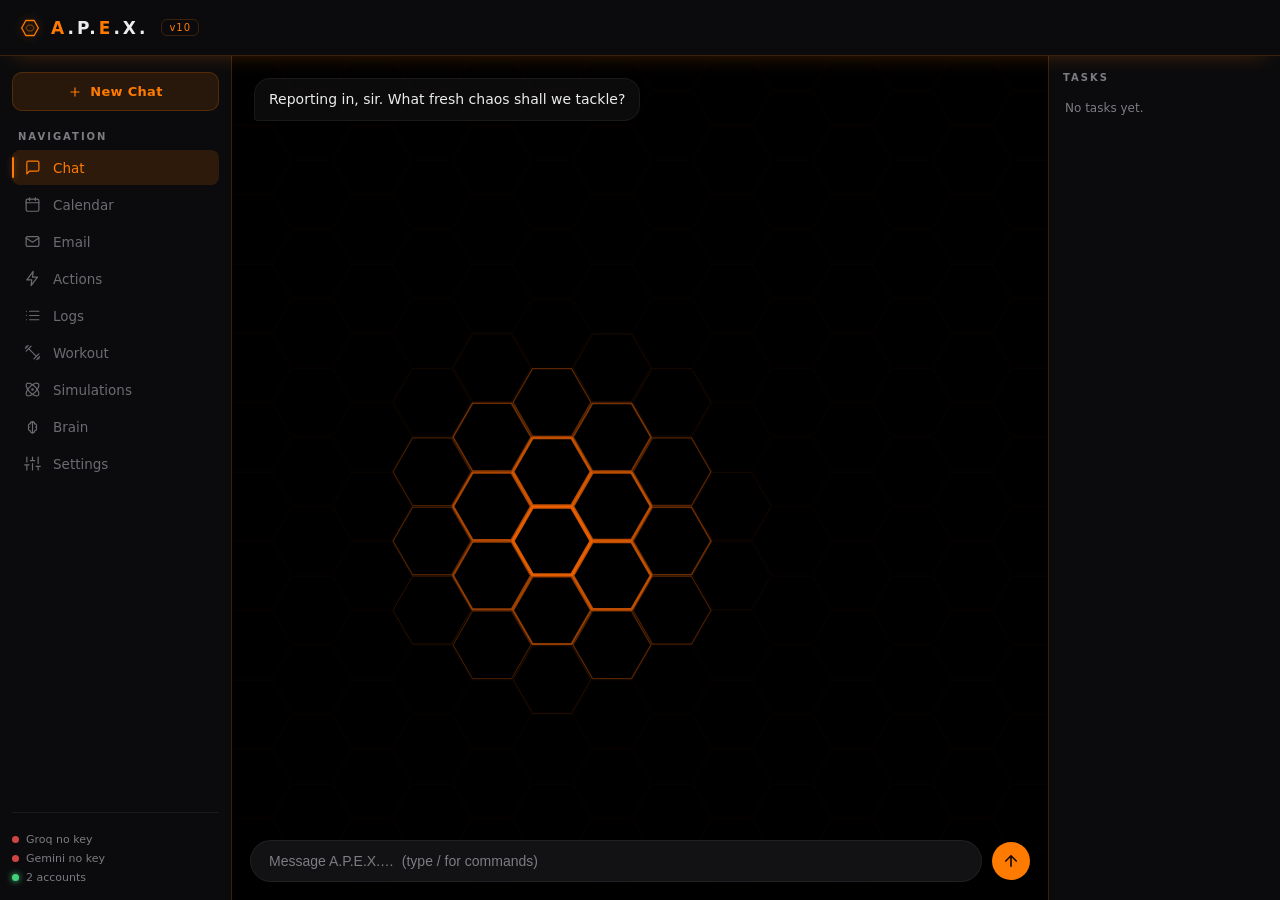
==== commit d4125abf: "Cleanup pass: remove dead CSS + fix latent weight-ordering bug - Removed ~90 lines of dead CSS left " ====
--- a/index.html
+++ b/index.html
@@ -814,19 +814,13 @@
 .fe-save { background: var(--color-orange); color: #160b00; border: none; font-weight: 700; padding: 7px 16px; border-radius: 7px; cursor: pointer; font-size: 13px; }
 .fe-cancel { background: transparent; border: 1px solid var(--line-soft); color: var(--color-text-dim); padding: 7px 12px; border-radius: 7px; cursor: pointer; font-size: 13px; }
 
-/* today's workout */
-.wo-ex { display: flex; align-items: center; gap: 12px; padding: 10px 0; border-top: 1px solid var(--line-soft); cursor: pointer; }
-.wo-ex:first-child { border-top: none; }
+/* workout shared bits (check box, exercise name, progress bar) */
 .wo-check { width: 20px; height: 20px; flex-shrink: 0; border-radius: 6px; border: 1.5px solid var(--line); display: flex; align-items: center; justify-content: center; color: transparent; }
-.wo-ex.done .wo-check { background: var(--color-orange); border-color: var(--color-orange); color: #160b00; }
-.wo-ex.done .wo-name { color: var(--color-text-dim); text-decoration: line-through; }
 .wo-name { flex: 1; font-size: 13.5px; color: var(--color-text); }
-.wo-sets { font-size: 12px; color: var(--color-text-dim); }
 .wo-progress { margin-top: 14px; display: flex; align-items: center; gap: 12px; }
 .wo-progress .wp-bar { flex: 1; height: 7px; border-radius: 999px; background: rgba(255, 255, 255, 0.06); overflow: hidden; }
 .wo-progress .wp-fill { height: 100%; background: var(--color-orange); border-radius: 999px; transition: width 0.25s; }
 .wo-progress .wp-txt { font-size: 12px; color: var(--color-text-dim); white-space: nowrap; }
-.wo-streak { margin-top: 12px; font-size: 12px; color: var(--color-orange-soft); }
 
 /* per-exercise card with set logging */
 .wo-ex-card { padding: 12px 0; border-top: 1px solid var(--line-soft); }
@@ -834,7 +828,6 @@
 .wo-ex-top { display: flex; align-items: center; gap: 12px; cursor: pointer; }
 .wo-ex-card.done .wo-check { background: var(--color-orange); border-color: var(--color-orange); color: #160b00; }
 .wo-ex-card.done .wo-name { color: var(--color-text-dim); text-decoration: line-through; }
-.wo-name { flex: 1; }
 .wo-sets-target { font-size: 12px; color: var(--color-text-dim); white-space: nowrap; }
 .wo-last { font-size: 11px; color: var(--color-orange-soft); margin: 6px 0 0 32px; }
 .wo-setline { display: flex; flex-wrap: wrap; align-items: center; gap: 6px; margin: 8px 0 0 32px; }
@@ -909,37 +902,8 @@
 .brain-node .bn-desc { font-size: 11.5px; color: var(--color-text-dim); margin-top: 4px; line-height: 1.4; }
 .brain-node .bn-file { font-size: 10px; color: var(--color-orange-soft); margin-top: 5px; letter-spacing: 0.3px; }
 
-/* the glowing arrow connecting one layer down to the next */
-.brain-arrow { height: 30px; display: flex; align-items: center; justify-content: center; color: var(--color-orange); opacity: 0.75; }
-.brain-arrow svg { width: 18px; height: 18px; filter: drop-shadow(0 0 5px rgba(255, 122, 0, 0.6)); }
-
 .brain-legend { max-width: 760px; margin: 22px auto 0; font-size: 11.5px; color: var(--color-text-dim); text-align: center; line-height: 1.6; border-top: 1px solid var(--line-soft); padding-top: 16px; }
 .brain-legend b { color: var(--color-orange-soft); }
-
-/* water jug — an orange "juice" level you fill toward your daily limit */
-.water-wrap { display: flex; align-items: center; gap: 20px; }
-.jug { position: relative; width: 92px; height: 150px; flex-shrink: 0; border: 2px solid var(--line); border-radius: 10px 10px 16px 16px; overflow: hidden; background: rgba(255, 255, 255, 0.03); }
-.jug-fill { position: absolute; left: 0; right: 0; bottom: 0; background: linear-gradient(to top, #ff7a00, #ffa64d); box-shadow: 0 0 18px rgba(255, 122, 0, 0.5); transition: height 0.4s cubic-bezier(.4,0,.2,1); }
-.jug-goal-line { position: absolute; left: 0; right: 0; height: 0; border-top: 1px dashed rgba(255, 255, 255, 0.35); }
-.jug-pct { position: absolute; inset: 0; display: flex; align-items: center; justify-content: center; font-size: 13px; font-weight: 700; color: var(--color-text); text-shadow: 0 1px 3px rgba(0, 0, 0, 0.7); }
-.water-right { flex: 1; }
-.water-amt { font-size: 20px; font-weight: 700; color: var(--color-text); }
-.water-amt b { color: var(--color-orange); }
-.water-goal { font-size: 12px; color: var(--color-text-dim); margin-bottom: 12px; }
-.water-btns { display: flex; flex-wrap: wrap; gap: 7px; }
-.water-btns button { padding: 7px 12px; border-radius: 8px; border: 1px solid var(--line); background: rgba(255, 122, 0, 0.10); color: var(--color-orange); font-family: inherit; font-weight: 700; font-size: 13px; cursor: pointer; }
-.water-btns button:hover { background: rgba(255, 122, 0, 0.20); }
-.water-btns button.minus { border-color: var(--line-soft); background: rgba(255, 255, 255, 0.04); color: var(--color-text-dim); }
-
-/* metrics (Apple Watch / Health placeholders until sync is built) */
-.metric-grid { display: grid; grid-template-columns: 1fr 1fr; gap: 12px; }
-.metric { background: rgba(255, 255, 255, 0.03); border: 1px solid var(--line-soft); border-radius: 10px; padding: 14px 16px; }
-.metric .m-label { font-size: 11px; text-transform: uppercase; letter-spacing: 0.5px; color: var(--color-text-dim); margin-bottom: 6px; }
-.metric .m-value { font-size: 22px; font-weight: 700; color: var(--color-orange); }
-.metric .m-value small { font-size: 12px; color: var(--color-text-dim); font-weight: 400; margin-left: 3px; }
-.watch-note { background: rgba(255, 122, 0, 0.07); border: 1px solid rgba(255, 122, 0, 0.25); border-radius: 8px; padding: 12px 14px; font-size: 12.5px; color: var(--color-text-dim); }
-.watch-note b { color: var(--color-orange-soft); font-weight: 600; }
-.watch-btn { margin-top: 10px; width: 100%; padding: 10px; border-radius: 8px; border: 1px dashed var(--line); background: transparent; color: var(--color-text-dim); font-family: inherit; font-size: 13px; font-weight: 600; cursor: not-allowed; }
 
 /* nutrition dashboard visuals — calories gauge + water bottle + fiber + memory tag */
 .hero-row { display: flex; gap: 18px; align-items: stretch; }
@@ -969,7 +933,6 @@
   .big-chat { width: auto; max-width: none; border-right: none; border-top: none; order: 3; flex: 1 1 0; min-height: 0; }
   .big-header { padding: 0 96px 0 16px; }
   .big-tabbody { padding: 16px; }
-  .metric-grid { grid-template-columns: 1fr 1fr; }
 }
 
 /* ============================================================================
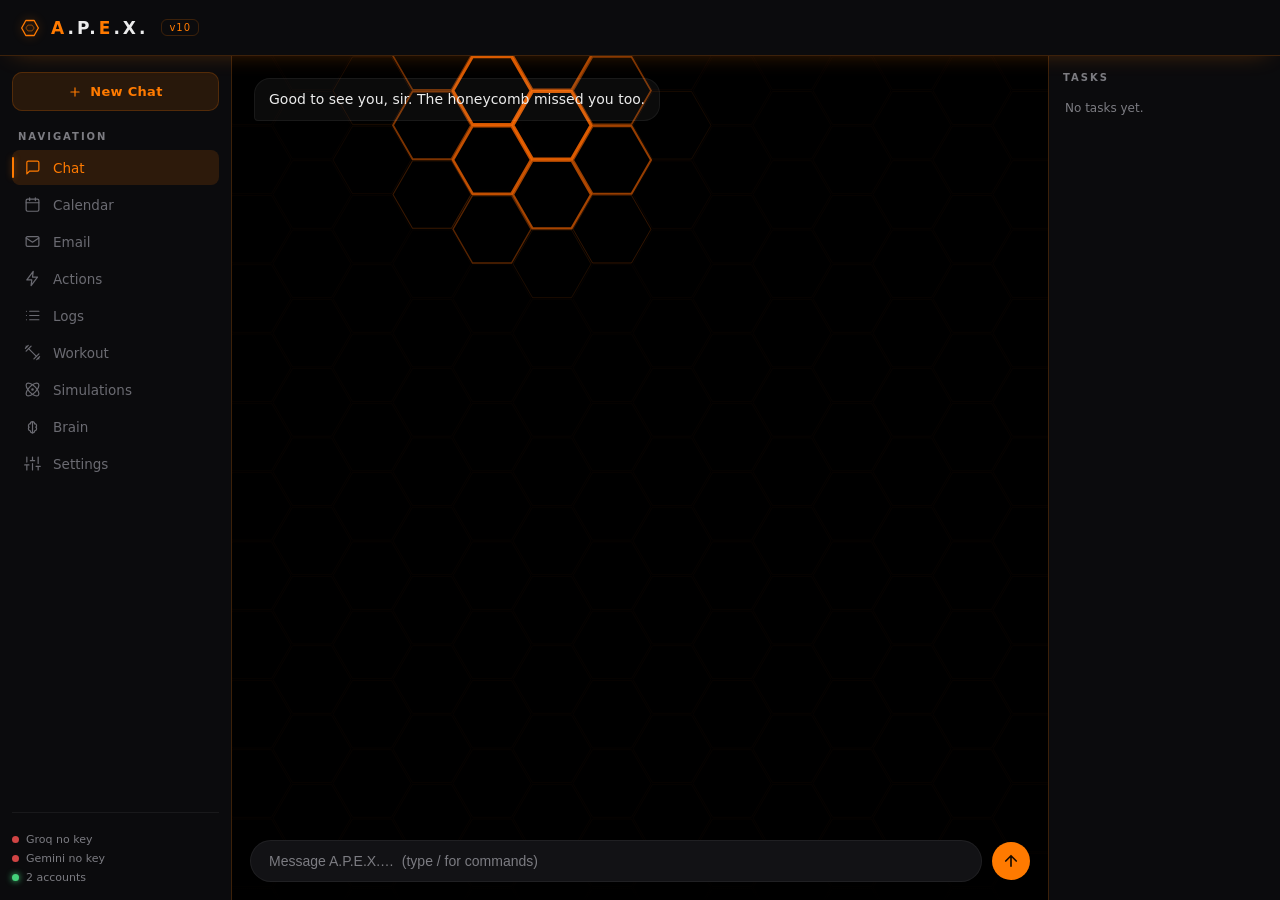
==== commit 34aeb471: "Add a Meals tab (food diary): build/save meals with nutrition, log them by name & servings You can n" ====
--- a/index.html
+++ b/index.html
@@ -856,6 +856,42 @@
 .wo-pick .wp-focus { font-size: 11.5px; color: var(--color-text-dim); }
 .wo-change { background: transparent; border: 1px solid var(--line-soft); color: var(--color-text-dim); font-family: inherit; font-size: 12px; font-weight: 600; padding: 5px 12px; border-radius: 8px; cursor: pointer; }
 .wo-change:hover { color: var(--color-orange); border-color: var(--line); }
+
+/* ===== Meals tab (saved-meal / recipe diary) ===== */
+.meal-new { background: var(--color-orange); color: #160b00; border: none; font-family: inherit; font-weight: 700; font-size: 12px; padding: 6px 12px; border-radius: 8px; cursor: pointer; }
+.meal-new:hover { filter: brightness(1.1); }
+.meal-list { display: flex; flex-direction: column; gap: 8px; }
+.meal-item { display: block; width: 100%; text-align: left; padding: 12px 14px; border-radius: 10px; border: 1px solid var(--line-soft); background: rgba(255, 255, 255, 0.03); cursor: pointer; transition: border-color 0.15s, background 0.15s; }
+.meal-item:hover { border-color: var(--line); background: rgba(255, 122, 0, 0.08); }
+.meal-item-top { display: flex; align-items: baseline; justify-content: space-between; gap: 10px; }
+.meal-item .mi-name { font-size: 14px; font-weight: 700; color: var(--color-text); }
+.meal-item .mi-serv { font-size: 11px; color: var(--color-text-dim); white-space: nowrap; }
+.meal-item .mi-macros { font-size: 12px; color: var(--color-orange-soft); margin-top: 3px; }
+.meal-item .mi-per { color: var(--color-text-dim); }
+.meal-item .mi-aliases { font-size: 11px; color: var(--color-text-dim); margin-top: 4px; }
+/* meal editor */
+.meal-editor .me { width: 100%; background: rgba(22, 22, 25, 0.9); border: 1px solid var(--line-soft); color: var(--color-text); border-radius: 7px; padding: 8px 10px; font-family: inherit; font-size: 13px; outline: none; margin-bottom: 8px; }
+.meal-editor .me:focus { border-color: rgba(255, 122, 0, 0.5); }
+.me-serv-row { font-size: 13px; color: var(--color-text-dim); margin: 2px 0 12px; display: flex; align-items: center; gap: 7px; }
+.me-servings { width: 60px; margin: 0 !important; text-align: center; }
+.me-ings-head { font-size: 12px; font-weight: 700; color: var(--color-text); margin-bottom: 7px; }
+.me-ings-note { font-weight: 400; color: var(--color-text-dim); }
+.me-ings { display: flex; flex-direction: column; gap: 6px; }
+.me-ing { display: flex; gap: 5px; align-items: center; }
+.me-ing .mi-in-name { flex: 1 1 auto; min-width: 0; }
+.me-ing input { background: rgba(22, 22, 25, 0.9); border: 1px solid var(--line-soft); color: var(--color-text); border-radius: 6px; padding: 6px 7px; font-family: inherit; font-size: 12px; outline: none; }
+.me-ing input:focus { border-color: rgba(255, 122, 0, 0.5); }
+.me-ing .mi-in-cal { width: 52px; } .me-ing .mi-in-p, .me-ing .mi-in-c, .me-ing .mi-in-f { width: 40px; }
+.mi-in-x { background: transparent; border: none; color: var(--color-text-dim); font-size: 15px; cursor: pointer; padding: 0 3px; flex-shrink: 0; }
+.mi-in-x:hover { color: #ff6b6b; }
+.me-add-ing { margin-top: 8px; background: transparent; border: 1px dashed var(--line); color: var(--color-text-dim); font-family: inherit; font-size: 12px; font-weight: 600; padding: 6px 12px; border-radius: 7px; cursor: pointer; }
+.me-add-ing:hover { color: var(--color-orange); }
+.me-per { margin-top: 14px; font-size: 13px; color: var(--color-text-dim); }
+.me-per b { color: var(--color-orange); }
+.me-actions { display: flex; align-items: center; gap: 8px; margin-top: 14px; }
+.me-save { background: var(--color-orange); color: #160b00; border: none; font-weight: 700; padding: 8px 16px; border-radius: 8px; cursor: pointer; font-size: 13px; }
+.me-cancel { background: transparent; border: 1px solid var(--line-soft); color: var(--color-text-dim); padding: 8px 12px; border-radius: 8px; cursor: pointer; font-size: 13px; }
+.me-delete { background: transparent; border: 1px solid rgba(255,107,107,0.4); color: #ff6b6b; padding: 8px 12px; border-radius: 8px; cursor: pointer; font-size: 13px; margin-right: auto; }
 
 /* ============================================================================
    [STYLE:BRAIN]  —  the "/brain" flow-map takeover. Same overlay pattern as
@@ -2463,9 +2499,10 @@
   let showPicker = false;        // workout tab: force the "pick a workout" view
 
   /* ---------- tabs ---------- */
-  const TABS = [{ id: "nutrition", label: "Nutrition" }, { id: "workout", label: "Workout" }];
+  const TABS = [{ id: "nutrition", label: "Nutrition" }, { id: "meals", label: "Meals" }, { id: "workout", label: "Workout" }];
   let activeTab = 0;
-  let editingId = null;   // id of the logged food currently being edited (inline editor)
+  let editingId = null;      // id of the logged food currently being edited (inline editor)
+  let editingMeal = null;    // working copy of the saved-meal (recipe) being edited, or null
   const panels = document.getElementById("big-panels");
 
   function macroRow(m) {
@@ -2480,6 +2517,7 @@
   const MEASURE_UNITS = new Set(["oz", "ounce", "ounces", "g", "gram", "grams", "kg", "ml", "l", "liter", "litre", "cup", "cups", "tbsp", "tsp", "fl oz"]);
   function fmtQty(qty, unit, name) {
     const u = (unit || "").toLowerCase().trim();
+    if (u === "serving" || u === "servings") return `${qty} serving${qty === 1 ? "" : "s"} ${name}`;
     if (u && MEASURE_UNITS.has(u)) return `${qty} ${u} ${name}`;
     return qty > 1 ? `${qty}× ${name}` : name;
   }
@@ -2626,16 +2664,88 @@
       </div>`;
   }
 
+  /* ---------- MEALS tab: a food diary of saved meals/recipes you log by name ---------- */
+  function mealsHTML() {
+    if (editingMeal) return mealEditorHTML(editingMeal);
+    const list = nutritionMod.recipes();
+    const mealCard = (r) => {
+      const ps = nutritionMod.recipeTotals(r).perServing;
+      return `<button class="meal-item" data-id="${r.id}">
+        <div class="meal-item-top"><span class="mi-name">${r.name}</span><span class="mi-serv">${r.servings} serving${r.servings === 1 ? "" : "s"}</span></div>
+        <div class="mi-macros">${Math.round(ps.calories)} kcal · ${Math.round(ps.protein)}p ${Math.round(ps.carbs)}c ${Math.round(ps.fat)}f <span class="mi-per">per serving</span></div>
+        ${r.aliases && r.aliases.length ? `<div class="mi-aliases">say: ${r.aliases.join(", ")}</div>` : ""}
+      </button>`;
+    };
+    return `
+      <div class="bcard">
+        <div class="bcard-head"><span class="bcard-title">My Meals</span><button class="meal-new">+ New meal</button></div>
+        <div class="bcard-note" style="margin-bottom:12px;">Save meals & recipes, then just tell APEX: “I had my normal sandwich”, “2 servings of my fried rice”, or “my sandwich with an extra egg”.</div>
+        <div class="meal-list">${list.length ? list.map(mealCard).join("") : `<div class="bcard-note">No meals yet — tap “+ New meal”.</div>`}</div>
+      </div>`;
+  }
+  function mealEditorHTML(r) {
+    const isNew = !nutritionMod.recipes().some((x) => x.id === r.id);
+    const ingRow = (ing, idx) => `<div class="me-ing" data-idx="${idx}">
+        <input class="mi-in-name" placeholder="ingredient" value="${escAttr(ing.name || "")}">
+        <input class="mi-in-cal" type="number" inputmode="numeric" placeholder="cal" value="${ing.calories || 0}">
+        <input class="mi-in-p" type="number" inputmode="numeric" placeholder="P" value="${ing.protein || 0}">
+        <input class="mi-in-c" type="number" inputmode="numeric" placeholder="C" value="${ing.carbs || 0}">
+        <input class="mi-in-f" type="number" inputmode="numeric" placeholder="F" value="${ing.fat || 0}">
+        <button class="mi-in-x" data-idx="${idx}" title="remove">×</button>
+      </div>`;
+    const ps = nutritionMod.recipeTotals(r).perServing;
+    return `
+      <div class="bcard meal-editor">
+        <div class="bcard-head"><span class="bcard-title">${isNew ? "New meal" : "Edit meal"}</span></div>
+        <input class="me me-name" placeholder="meal name (e.g. Healthy fried rice)" value="${escAttr(r.name)}">
+        <input class="me me-aliases" placeholder="code words, comma-separated (e.g. fried rice, my normal sandwich)" value="${escAttr((r.aliases || []).join(", "))}">
+        <div class="me-serv-row">makes <input class="me me-servings" type="number" inputmode="numeric" min="1" value="${r.servings || 1}"> serving(s)</div>
+        <div class="me-ings-head">Ingredients <span class="me-ings-note">— cal / P / C / F each</span></div>
+        <div class="me-ings">${(r.ingredients || []).map(ingRow).join("")}</div>
+        <button class="me-add-ing">+ ingredient</button>
+        <div class="me-per">Per serving: <b class="me-per-val">${Math.round(ps.calories)} kcal · ${Math.round(ps.protein)}p ${Math.round(ps.carbs)}c ${Math.round(ps.fat)}f</b></div>
+        <div class="me-actions">
+          ${isNew ? "" : `<button class="me-delete">Delete</button>`}
+          <button class="me-cancel">Cancel</button>
+          <button class="me-save">Save meal</button>
+        </div>
+      </div>`;
+  }
+  // read the editor DOM back into `editingMeal` (so add/remove-ingredient keeps typed values)
+  function gatherMealEditor() {
+    if (!editingMeal) return;
+    const q = (s) => panels.querySelector(s);
+    editingMeal.name = q(".me-name").value.trim();
+    editingMeal.aliases = q(".me-aliases").value.split(",").map((s) => s.trim()).filter(Boolean);
+    editingMeal.servings = Math.max(1, parseInt(q(".me-servings").value, 10) || 1);
+    editingMeal.ingredients = [...panels.querySelectorAll(".me-ing")].map((row) => ({
+      name: row.querySelector(".mi-in-name").value.trim(),
+      calories: +row.querySelector(".mi-in-cal").value || 0,
+      protein: +row.querySelector(".mi-in-p").value || 0,
+      carbs: +row.querySelector(".mi-in-c").value || 0,
+      fat: +row.querySelector(".mi-in-f").value || 0,
+      fiber: 0,
+    }));
+  }
+  // live per-serving preview without re-rendering (so inputs keep focus)
+  function updateMealPreview() {
+    gatherMealEditor();
+    const ps = nutritionMod.recipeTotals(editingMeal).perServing;
+    const el = panels.querySelector(".me-per-val");
+    if (el) el.textContent = `${Math.round(ps.calories)} kcal · ${Math.round(ps.protein)}p ${Math.round(ps.carbs)}c ${Math.round(ps.fat)}f`;
+  }
+
   function render() {
     const bar = `<div class="big-tabs">${TABS.map((t, i) =>
       `<button class="big-tab ${i === activeTab ? "active" : ""}" data-tab="${i}">${t.label}</button>`).join("")}</div>`;
-    const body = TABS[activeTab].id === "nutrition" ? nutritionHTML() : workoutHTML();
+    const id = TABS[activeTab].id;
+    const body = id === "nutrition" ? nutritionHTML() : id === "meals" ? mealsHTML() : workoutHTML();
     panels.innerHTML = bar + `<div class="big-tabbody">${body}</div>`;
     wire();
   }
   function wire() {
     panels.querySelectorAll(".big-tab").forEach((b) =>
-      b.addEventListener("click", () => { activeTab = +b.dataset.tab; render(); }));
+      b.addEventListener("click", () => { activeTab = +b.dataset.tab; editingMeal = null; editingId = null; showPicker = false; render(); }));
     // day history nav (shared by both tabs)
     const prev = panels.querySelector(".day-prev"), next = panels.querySelector(".day-next");
     if (prev) prev.addEventListener("click", () => shiftDay(-1));
@@ -2695,6 +2805,31 @@
     // remove a logged set
     panels.querySelectorAll(".wo-set-x").forEach((b) =>
       b.addEventListener("click", (e) => { e.stopPropagation(); workoutsMod.removeSet(b.dataset.ex, +b.dataset.si, viewDate); render(); }));
+
+    // --- meals: browse, create, edit ---
+    const mn = panels.querySelector(".meal-new");
+    if (mn) mn.addEventListener("click", () => { editingMeal = nutritionMod.newRecipe(); render(); });
+    panels.querySelectorAll(".meal-item").forEach((b) =>
+      b.addEventListener("click", () => { const r = nutritionMod.getRecipe(b.dataset.id); if (r) { editingMeal = JSON.parse(JSON.stringify(r)); render(); } }));
+    // meal editor
+    panels.querySelectorAll(".me-ings input, .me-servings").forEach((inp) =>
+      inp.addEventListener("input", updateMealPreview));
+    const addIng = panels.querySelector(".me-add-ing");
+    if (addIng) addIng.addEventListener("click", () => { gatherMealEditor(); editingMeal.ingredients.push({ name: "", calories: 0, protein: 0, carbs: 0, fat: 0, fiber: 0 }); render(); });
+    panels.querySelectorAll(".mi-in-x").forEach((b) =>
+      b.addEventListener("click", () => { gatherMealEditor(); editingMeal.ingredients.splice(+b.dataset.idx, 1); if (!editingMeal.ingredients.length) editingMeal.ingredients.push({ name: "", calories: 0, protein: 0, carbs: 0, fat: 0, fiber: 0 }); render(); }));
+    const meCancel = panels.querySelector(".me-cancel");
+    if (meCancel) meCancel.addEventListener("click", () => { editingMeal = null; render(); });
+    const meDelete = panels.querySelector(".me-delete");
+    if (meDelete) meDelete.addEventListener("click", () => { if (confirm("Delete this meal?")) { nutritionMod.deleteRecipe(editingMeal.id); editingMeal = null; render(); } });
+    const meSave = panels.querySelector(".me-save");
+    if (meSave) meSave.addEventListener("click", () => {
+      gatherMealEditor();
+      if (!editingMeal.name) { alert("Give the meal a name, sir."); return; }
+      editingMeal.source = "user";
+      nutritionMod.saveRecipe(editingMeal);
+      editingMeal = null; render();
+    });
   }
   render();
 
@@ -2748,7 +2883,7 @@
       greeted = true;
       addMessage("Trainer mode, sir. Tell me what you ate and I'll estimate it, log your water, or program your session — let's get you fit.", "apex");
     }
-    viewDate = todayStr(); showPicker = false;   // always open on today
+    viewDate = todayStr(); showPicker = false; editingMeal = null; editingId = null;   // always open clean, on today
     render();   // refresh the dashboard from the latest profile/nutrition data every open
     big.open();
     if (window.APEX.applyBigSplit) window.APEX.applyBigSplit();   // restore saved iPhone split
@@ -2792,7 +2927,7 @@
       ] },
       { title: "Memory & Data — kept on THIS device", nodes: [
         { id: "profile", t: "Profile", d: "Facts, goals, the DAIRY allergy, calorie/macro targets, creatine.", f: "profile.js" },
-        { id: "nutrition", t: "Nutrition", d: "Food memory (code words), the daily log, water, recipes — per local day.", f: "nutrition.js" },
+        { id: "nutrition", t: "Nutrition", d: "Food memory (code words), saved meals/recipes logged by name & servings, the daily log, water — per local day.", f: "nutrition.js" },
         { id: "workouts", t: "Workouts", d: "Workout library + per-day check-off and logged sets (weight×reps) with last-time history.", f: "workouts.js" },
         { id: "memory", t: "Memory (people/self)", d: "Catalog + resolver + silent background fact-learning.", f: "memory.js" },
         { id: "settings", t: "Settings & Connections", d: "Your API keys, labelled accounts, mock email/calendar.", f: "settings.js" },
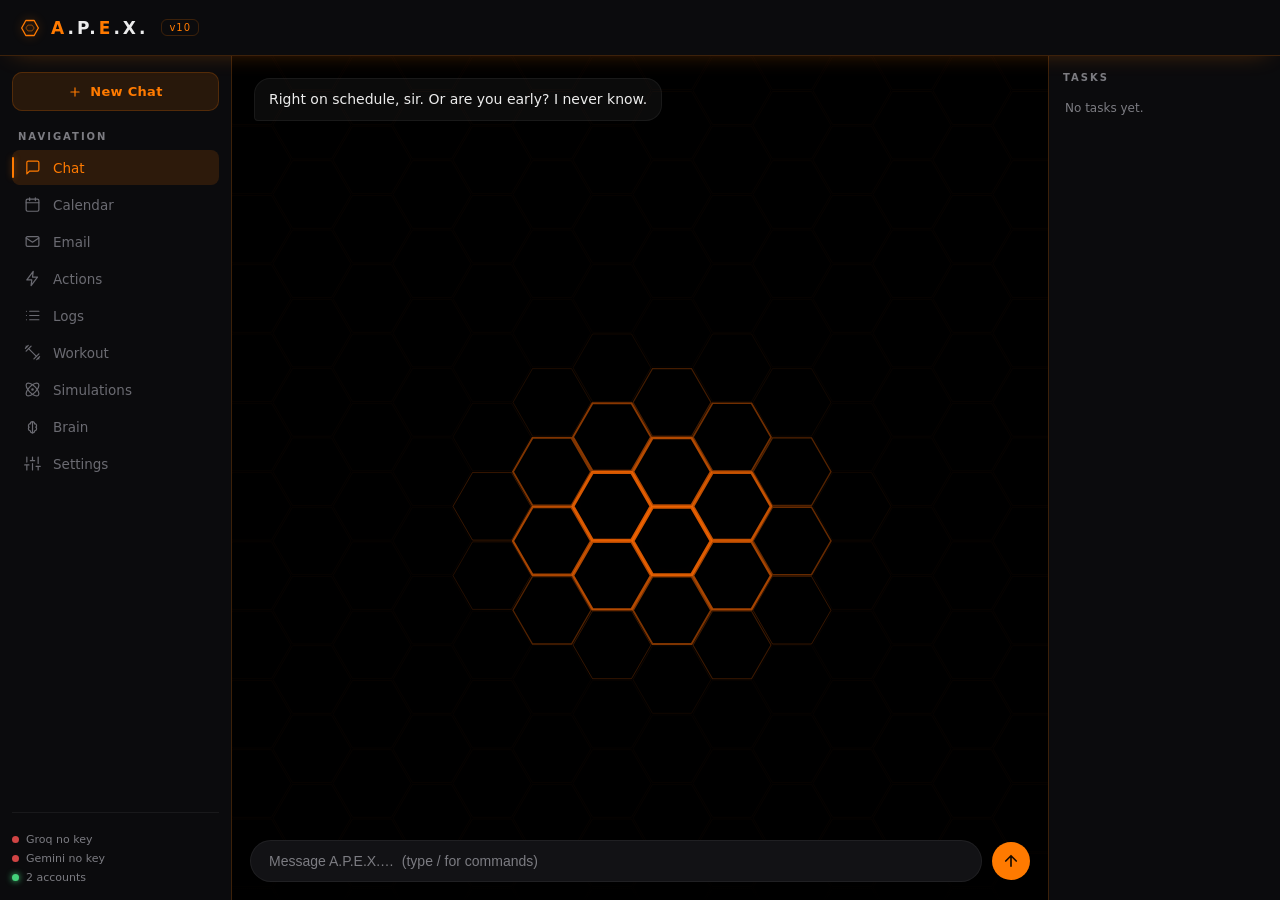
==== commit 0e7d5ba4: "Meals: feed saved meals to the AI so it matches your wording; label the editors clearly - The nutrit" ====
--- a/index.html
+++ b/index.html
@@ -808,6 +808,10 @@
 .fe-name { width: 100%; }
 .fe-line { display: flex; gap: 6px; }
 .fe-line .fe { flex: 1; min-width: 0; width: 100%; }
+/* labelled fields (e.g. "Protein (g)" above the input) in the food editor */
+.fe-fld { flex: 1; min-width: 0; display: flex; flex-direction: column; gap: 3px; font-size: 10px; font-weight: 700; text-transform: uppercase; letter-spacing: 0.4px; color: var(--color-text-dim); margin-bottom: 8px; }
+.fe-fld-wide { width: 100%; }
+.fe-fld .fe { width: 100%; margin: 0; text-transform: none; letter-spacing: normal; font-weight: 400; }
 .fe-actions { align-items: center; gap: 8px; }
 .fe-learn { flex: 1; font-size: 11px; color: var(--color-text-dim); display: flex; align-items: center; gap: 5px; cursor: pointer; }
 .fe-learn input { accent-color: var(--color-orange); }
@@ -876,12 +880,14 @@
 .me-servings { width: 60px; margin: 0 !important; text-align: center; }
 .me-ings-head { font-size: 12px; font-weight: 700; color: var(--color-text); margin-bottom: 7px; }
 .me-ings-note { font-weight: 400; color: var(--color-text-dim); }
-.me-ings { display: flex; flex-direction: column; gap: 6px; }
-.me-ing { display: flex; gap: 5px; align-items: center; }
-.me-ing .mi-in-name { flex: 1 1 auto; min-width: 0; }
-.me-ing input { background: rgba(22, 22, 25, 0.9); border: 1px solid var(--line-soft); color: var(--color-text); border-radius: 6px; padding: 6px 7px; font-family: inherit; font-size: 12px; outline: none; }
+/* ingredient rows as an aligned grid so the labels line up over each column */
+.me-ings { display: grid; grid-template-columns: minmax(0, 1fr) 54px 62px 56px 50px 22px; gap: 6px; align-items: center; }
+.me-ing { display: contents; }
+.me-ing-head span { font-size: 10px; font-weight: 700; text-transform: uppercase; letter-spacing: 0.4px; color: var(--color-text-dim); text-align: center; padding-bottom: 2px; }
+.me-ing-head .mi-in-name { text-align: left; }
+.me-ing input { width: 100%; min-width: 0; background: rgba(22, 22, 25, 0.9); border: 1px solid var(--line-soft); color: var(--color-text); border-radius: 6px; padding: 6px 7px; font-family: inherit; font-size: 12px; outline: none; text-align: center; }
+.me-ing .mi-in-name { text-align: left; }
 .me-ing input:focus { border-color: rgba(255, 122, 0, 0.5); }
-.me-ing .mi-in-cal { width: 52px; } .me-ing .mi-in-p, .me-ing .mi-in-c, .me-ing .mi-in-f { width: 40px; }
 .mi-in-x { background: transparent; border: none; color: var(--color-text-dim); font-size: 15px; cursor: pointer; padding: 0 3px; flex-shrink: 0; }
 .mi-in-x:hover { color: #ff6b6b; }
 .me-add-ing { margin-top: 8px; background: transparent; border: 1px dashed var(--line); color: var(--color-text-dim); font-family: inherit; font-size: 12px; font-weight: 600; padding: 6px 12px; border-radius: 7px; cursor: pointer; }
@@ -2534,16 +2540,16 @@
   // teach it to the food memory so future logs of this food are accurate.
   function editorRow(f) {
     return `<div class="food-item food-edit-row" data-id="${f.id}">
-      <input class="fe fe-name" value="${escAttr(f.name)}" placeholder="food name">
+      <label class="fe-fld fe-fld-wide">Food name<input class="fe fe-name" value="${escAttr(f.name)}"></label>
       <div class="fe-line">
-        <input class="fe fe-qty" type="number" step="any" value="${f.qty}" title="quantity">
-        <input class="fe fe-unit" value="${escAttr(f.unit || "")}" placeholder="unit (oz, cup, each)">
+        <label class="fe-fld">Quantity<input class="fe fe-qty" type="number" step="any" value="${f.qty}"></label>
+        <label class="fe-fld">Unit<input class="fe fe-unit" value="${escAttr(f.unit || "")}" placeholder="oz, cup, each"></label>
       </div>
       <div class="fe-line">
-        <input class="fe fe-cal" type="number" value="${f.calories}" placeholder="cal">
-        <input class="fe fe-pp"  type="number" value="${f.protein}"  placeholder="P">
-        <input class="fe fe-cc"  type="number" value="${f.carbs}"    placeholder="C">
-        <input class="fe fe-ff"  type="number" value="${f.fat}"      placeholder="F">
+        <label class="fe-fld">Calories<input class="fe fe-cal" type="number" value="${f.calories}"></label>
+        <label class="fe-fld">Protein (g)<input class="fe fe-pp" type="number" value="${f.protein}"></label>
+        <label class="fe-fld">Carbs (g)<input class="fe fe-cc" type="number" value="${f.carbs}"></label>
+        <label class="fe-fld">Fat (g)<input class="fe fe-ff" type="number" value="${f.fat}"></label>
       </div>
       <div class="fe-line fe-actions">
         <label class="fe-learn"><input type="checkbox" class="fe-learn-cb" checked> remember for next time</label>
@@ -2672,7 +2678,7 @@
       const ps = nutritionMod.recipeTotals(r).perServing;
       return `<button class="meal-item" data-id="${r.id}">
         <div class="meal-item-top"><span class="mi-name">${r.name}</span><span class="mi-serv">${r.servings} serving${r.servings === 1 ? "" : "s"}</span></div>
-        <div class="mi-macros">${Math.round(ps.calories)} kcal · ${Math.round(ps.protein)}p ${Math.round(ps.carbs)}c ${Math.round(ps.fat)}f <span class="mi-per">per serving</span></div>
+        <div class="mi-macros">${Math.round(ps.calories)} kcal · ${Math.round(ps.protein)}g protein · ${Math.round(ps.carbs)}g carbs · ${Math.round(ps.fat)}g fat <span class="mi-per">per serving</span></div>
         ${r.aliases && r.aliases.length ? `<div class="mi-aliases">say: ${r.aliases.join(", ")}</div>` : ""}
       </button>`;
     };
@@ -2686,13 +2692,14 @@
   function mealEditorHTML(r) {
     const isNew = !nutritionMod.recipes().some((x) => x.id === r.id);
     const ingRow = (ing, idx) => `<div class="me-ing" data-idx="${idx}">
-        <input class="mi-in-name" placeholder="ingredient" value="${escAttr(ing.name || "")}">
-        <input class="mi-in-cal" type="number" inputmode="numeric" placeholder="cal" value="${ing.calories || 0}">
-        <input class="mi-in-p" type="number" inputmode="numeric" placeholder="P" value="${ing.protein || 0}">
-        <input class="mi-in-c" type="number" inputmode="numeric" placeholder="C" value="${ing.carbs || 0}">
-        <input class="mi-in-f" type="number" inputmode="numeric" placeholder="F" value="${ing.fat || 0}">
+        <input class="mi-in-name" placeholder="ingredient name" value="${escAttr(ing.name || "")}">
+        <input class="mi-in-cal" type="number" inputmode="numeric" value="${ing.calories || 0}">
+        <input class="mi-in-p" type="number" inputmode="numeric" value="${ing.protein || 0}">
+        <input class="mi-in-c" type="number" inputmode="numeric" value="${ing.carbs || 0}">
+        <input class="mi-in-f" type="number" inputmode="numeric" value="${ing.fat || 0}">
         <button class="mi-in-x" data-idx="${idx}" title="remove">×</button>
       </div>`;
+    const ingHeader = `<div class="me-ing me-ing-head"><span class="mi-in-name">Ingredient</span><span>Cal</span><span>Protein</span><span>Carbs</span><span>Fat</span><span></span></div>`;
     const ps = nutritionMod.recipeTotals(r).perServing;
     return `
       <div class="bcard meal-editor">
@@ -2700,10 +2707,10 @@
         <input class="me me-name" placeholder="meal name (e.g. Healthy fried rice)" value="${escAttr(r.name)}">
         <input class="me me-aliases" placeholder="code words, comma-separated (e.g. fried rice, my normal sandwich)" value="${escAttr((r.aliases || []).join(", "))}">
         <div class="me-serv-row">makes <input class="me me-servings" type="number" inputmode="numeric" min="1" value="${r.servings || 1}"> serving(s)</div>
-        <div class="me-ings-head">Ingredients <span class="me-ings-note">— cal / P / C / F each</span></div>
-        <div class="me-ings">${(r.ingredients || []).map(ingRow).join("")}</div>
-        <button class="me-add-ing">+ ingredient</button>
-        <div class="me-per">Per serving: <b class="me-per-val">${Math.round(ps.calories)} kcal · ${Math.round(ps.protein)}p ${Math.round(ps.carbs)}c ${Math.round(ps.fat)}f</b></div>
+        <div class="me-ings-head">Ingredients <span class="me-ings-note">— grams of protein / carbs / fat, per whole recipe</span></div>
+        <div class="me-ings">${ingHeader}${(r.ingredients || []).map(ingRow).join("")}</div>
+        <button class="me-add-ing">+ add ingredient</button>
+        <div class="me-per">Per serving: <b class="me-per-val">${Math.round(ps.calories)} kcal · ${Math.round(ps.protein)}g protein · ${Math.round(ps.carbs)}g carbs · ${Math.round(ps.fat)}g fat</b></div>
         <div class="me-actions">
           ${isNew ? "" : `<button class="me-delete">Delete</button>`}
           <button class="me-cancel">Cancel</button>
@@ -2718,7 +2725,7 @@
     editingMeal.name = q(".me-name").value.trim();
     editingMeal.aliases = q(".me-aliases").value.split(",").map((s) => s.trim()).filter(Boolean);
     editingMeal.servings = Math.max(1, parseInt(q(".me-servings").value, 10) || 1);
-    editingMeal.ingredients = [...panels.querySelectorAll(".me-ing")].map((row) => ({
+    editingMeal.ingredients = [...panels.querySelectorAll(".me-ing:not(.me-ing-head)")].map((row) => ({
       name: row.querySelector(".mi-in-name").value.trim(),
       calories: +row.querySelector(".mi-in-cal").value || 0,
       protein: +row.querySelector(".mi-in-p").value || 0,
@@ -2732,7 +2739,7 @@
     gatherMealEditor();
     const ps = nutritionMod.recipeTotals(editingMeal).perServing;
     const el = panels.querySelector(".me-per-val");
-    if (el) el.textContent = `${Math.round(ps.calories)} kcal · ${Math.round(ps.protein)}p ${Math.round(ps.carbs)}c ${Math.round(ps.fat)}f`;
+    if (el) el.textContent = `${Math.round(ps.calories)} kcal · ${Math.round(ps.protein)}g protein · ${Math.round(ps.carbs)}g carbs · ${Math.round(ps.fat)}g fat`;
   }
 
   function render() {
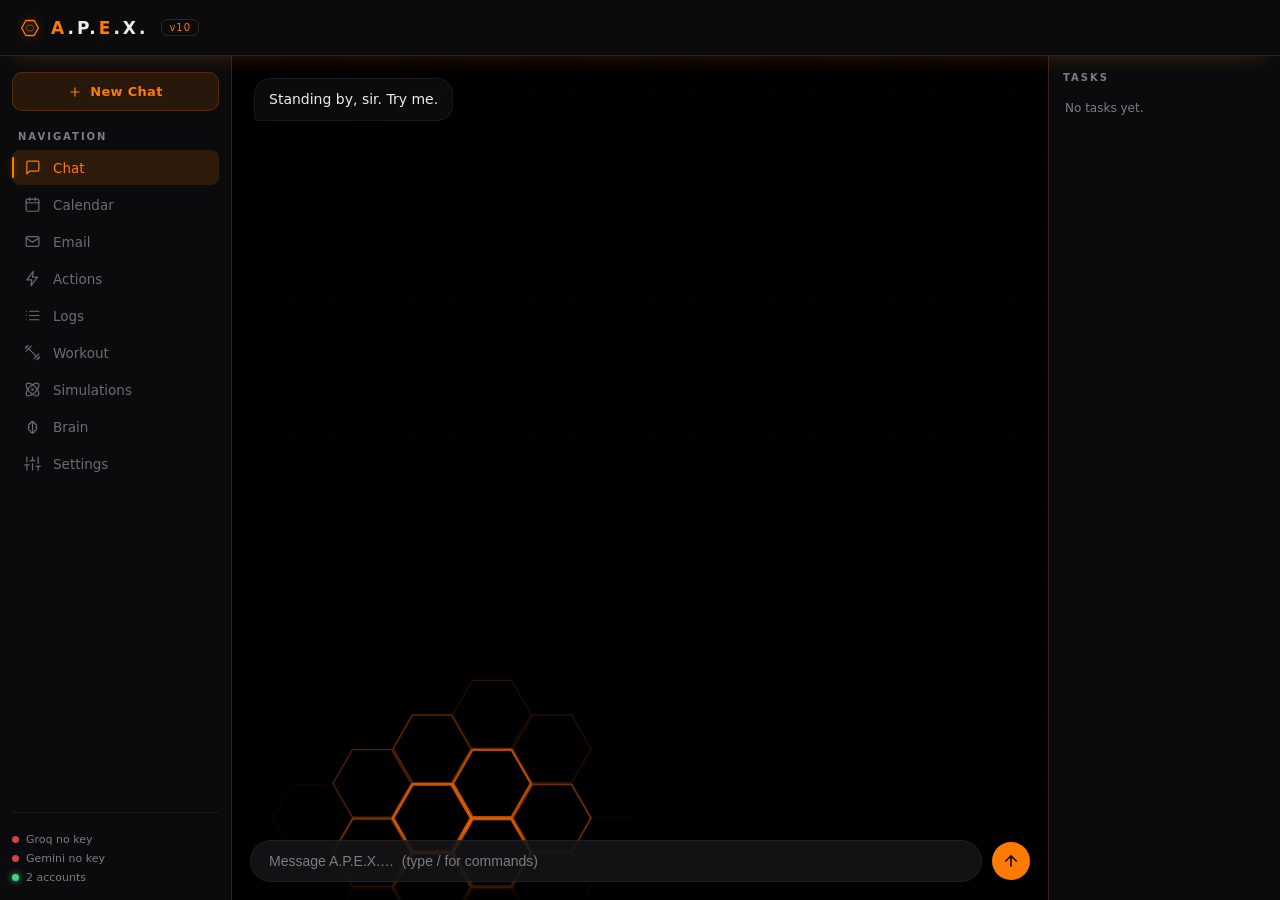
==== commit ccfb4dd7: "Add a Supplements tab (track supplements + prescription meds, daily check-off) New /big tab alongsid" ====
--- a/index.html
+++ b/index.html
@@ -899,6 +899,30 @@
 .me-cancel { background: transparent; border: 1px solid var(--line-soft); color: var(--color-text-dim); padding: 8px 12px; border-radius: 8px; cursor: pointer; font-size: 13px; }
 .me-delete { background: transparent; border: 1px solid rgba(255,107,107,0.4); color: #ff6b6b; padding: 8px 12px; border-radius: 8px; cursor: pointer; font-size: 13px; margin-right: auto; }
 
+/* ===== Supplements & meds tab ===== */
+.supp-new { background: var(--color-orange); color: #160b00; border: none; font-family: inherit; font-weight: 700; font-size: 12px; padding: 6px 12px; border-radius: 8px; cursor: pointer; }
+.supp-new:hover { filter: brightness(1.1); }
+.supp-item { display: flex; align-items: center; gap: 12px; padding: 11px 0; border-top: 1px solid var(--line-soft); cursor: pointer; }
+.supp-item:first-child { border-top: none; }
+.supp-item.done .wo-check { background: var(--color-orange); border-color: var(--color-orange); color: #160b00; }
+.supp-item.done .supp-name { color: var(--color-text-dim); text-decoration: line-through; }
+.supp-main { flex: 1; display: flex; flex-direction: column; gap: 2px; min-width: 0; }
+.supp-name { font-size: 13.5px; color: var(--color-text); font-weight: 600; }
+.supp-med { font-size: 9px; font-weight: 700; letter-spacing: 0.5px; color: #7bb5ff; border: 1px solid rgba(123, 181, 255, 0.4); border-radius: 4px; padding: 1px 5px; margin-left: 6px; vertical-align: middle; }
+.supp-sub { font-size: 11.5px; color: var(--color-text-dim); }
+.supp-edit { flex-shrink: 0; background: transparent; border: none; color: var(--color-text-dim); font-size: 13px; cursor: pointer; padding: 3px 6px; border-radius: 5px; }
+.supp-edit:hover { color: var(--color-orange); background: rgba(255, 122, 0, 0.12); }
+/* supp editor */
+.se-fld { display: block; font-size: 10px; font-weight: 700; text-transform: uppercase; letter-spacing: 0.4px; color: var(--color-text-dim); margin-bottom: 8px; }
+.se { display: block; width: 100%; background: rgba(22, 22, 25, 0.9); border: 1px solid var(--line-soft); color: var(--color-text); border-radius: 7px; padding: 8px 10px; font-family: inherit; font-size: 13px; font-weight: 400; text-transform: none; letter-spacing: normal; outline: none; margin-top: 3px; }
+.se:focus { border-color: rgba(255, 122, 0, 0.5); }
+.se-kind { display: flex; gap: 16px; margin: 4px 0 4px; font-size: 12.5px; color: var(--color-text-dim); }
+.se-kind label { display: flex; align-items: center; gap: 6px; cursor: pointer; }
+.se-kind input { accent-color: var(--color-orange); }
+.se-save { background: var(--color-orange); color: #160b00; border: none; font-weight: 700; padding: 8px 16px; border-radius: 8px; cursor: pointer; font-size: 13px; }
+.se-cancel { background: transparent; border: 1px solid var(--line-soft); color: var(--color-text-dim); padding: 8px 12px; border-radius: 8px; cursor: pointer; font-size: 13px; }
+.se-delete { background: transparent; border: 1px solid rgba(255,107,107,0.4); color: #ff6b6b; padding: 8px 12px; border-radius: 8px; cursor: pointer; font-size: 13px; margin-right: auto; }
+
 /* ============================================================================
    [STYLE:BRAIN]  —  the "/brain" flow-map takeover. Same overlay pattern as
    /big and /open sim (transparent overlay, honeycomb canvas on top, content that
@@ -1292,6 +1316,7 @@
 import * as profileMod from "./js/profile.js";
 import * as nutritionMod from "./js/nutrition.js";
 import * as workoutsMod from "./js/workouts.js";
+import * as supplementsMod from "./js/supplements.js";
 import { APEX_GREETINGS } from "./js/seedData.js";
 
 /* ============================================================================
@@ -2505,10 +2530,11 @@
   let showPicker = false;        // workout tab: force the "pick a workout" view
 
   /* ---------- tabs ---------- */
-  const TABS = [{ id: "nutrition", label: "Nutrition" }, { id: "meals", label: "Meals" }, { id: "workout", label: "Workout" }];
+  const TABS = [{ id: "nutrition", label: "Nutrition" }, { id: "meals", label: "Meals" }, { id: "workout", label: "Workout" }, { id: "supps", label: "Supps" }];
   let activeTab = 0;
   let editingId = null;      // id of the logged food currently being edited (inline editor)
   let editingMeal = null;    // working copy of the saved-meal (recipe) being edited, or null
+  let editingSupp = null;    // supplement/med being added or edited, or null
   const panels = document.getElementById("big-panels");
 
   function macroRow(m) {
@@ -2742,17 +2768,59 @@
     if (el) el.textContent = `${Math.round(ps.calories)} kcal · ${Math.round(ps.protein)}g protein · ${Math.round(ps.carbs)}g carbs · ${Math.round(ps.fat)}g fat`;
   }
 
+  /* ---------- SUPPS tab: track supplements + prescription meds, check off daily ---------- */
+  function supplementsHTML() {
+    if (editingSupp) return suppEditorHTML(editingSupp);
+    const items = supplementsMod.list();
+    const day = supplementsMod.getDay(viewDate);
+    const cnt = supplementsMod.takenCount(viewDate);
+    const check = `<span class="wo-check"><svg viewBox="0 0 24 24" width="12" height="12" fill="none" stroke="currentColor" stroke-width="3" stroke-linecap="round" stroke-linejoin="round"><path d="M20 6 9 17l-5-5"/></svg></span>`;
+    const row = (s) => `<div class="supp-item ${day.taken[s.id] ? "done" : ""}" data-id="${s.id}">
+        ${check}
+        <div class="supp-main"><span class="supp-name">${s.name}${s.kind === "medication" ? ' <span class="supp-med">Rx</span>' : ""}</span>${(s.dose || s.notes) ? `<span class="supp-sub">${[s.dose, s.notes].filter(Boolean).join(" · ")}</span>` : ""}</div>
+        <button class="supp-edit" data-id="${s.id}" title="Edit">✎</button>
+      </div>`;
+    return `
+      ${dayNav()}
+      <div class="bcard">
+        <div class="bcard-head"><span class="bcard-title">Supplements &amp; Meds</span><button class="supp-new">+ Add</button></div>
+        <div class="bcard-note" style="margin-bottom:10px;">Tap one to check off what you took ${viewDate === todayStr() ? "today" : "that day"}.</div>
+        <div id="supp-list">${items.length ? items.map(row).join("")
+          : `<div class="bcard-note">Nothing yet — tap “+ Add” to track creatine, vitamins, or a prescription.</div>`}</div>
+        ${items.length ? `<div class="wo-progress"><div class="wp-bar"><div class="wp-fill" style="width:${cnt.total ? Math.round(cnt.done / cnt.total * 100) : 0}%"></div></div><span class="wp-txt">${cnt.done}/${cnt.total} taken</span></div>` : ""}
+      </div>`;
+  }
+  function suppEditorHTML(s) {
+    const isNew = !supplementsMod.list().some((x) => x.id === s.id);
+    return `
+      <div class="bcard">
+        <div class="bcard-head"><span class="bcard-title">${isNew ? "Add supplement / med" : "Edit"}</span></div>
+        <label class="se-fld">Name<input class="se se-name" placeholder="e.g. Creatine, Vitamin D, Lisinopril" value="${escAttr(s.name)}"></label>
+        <label class="se-fld">Dose<input class="se se-dose" placeholder="e.g. 5 g, 1 pill, 2000 IU" value="${escAttr(s.dose || "")}"></label>
+        <label class="se-fld">Notes<input class="se se-notes" placeholder="e.g. with breakfast, daily" value="${escAttr(s.notes || "")}"></label>
+        <div class="se-kind">
+          <label><input type="radio" name="suppkind" value="supplement"${s.kind !== "medication" ? " checked" : ""}> Supplement</label>
+          <label><input type="radio" name="suppkind" value="medication"${s.kind === "medication" ? " checked" : ""}> Prescription / med</label>
+        </div>
+        <div class="me-actions">
+          ${isNew ? "" : `<button class="se-delete">Delete</button>`}
+          <button class="se-cancel">Cancel</button>
+          <button class="se-save">Save</button>
+        </div>
+      </div>`;
+  }
+
   function render() {
     const bar = `<div class="big-tabs">${TABS.map((t, i) =>
       `<button class="big-tab ${i === activeTab ? "active" : ""}" data-tab="${i}">${t.label}</button>`).join("")}</div>`;
     const id = TABS[activeTab].id;
-    const body = id === "nutrition" ? nutritionHTML() : id === "meals" ? mealsHTML() : workoutHTML();
+    const body = id === "nutrition" ? nutritionHTML() : id === "meals" ? mealsHTML() : id === "workout" ? workoutHTML() : supplementsHTML();
     panels.innerHTML = bar + `<div class="big-tabbody">${body}</div>`;
     wire();
   }
   function wire() {
     panels.querySelectorAll(".big-tab").forEach((b) =>
-      b.addEventListener("click", () => { activeTab = +b.dataset.tab; editingMeal = null; editingId = null; showPicker = false; render(); }));
+      b.addEventListener("click", () => { activeTab = +b.dataset.tab; editingMeal = null; editingId = null; editingSupp = null; showPicker = false; render(); }));
     // day history nav (shared by both tabs)
     const prev = panels.querySelector(".day-prev"), next = panels.querySelector(".day-next");
     if (prev) prev.addEventListener("click", () => shiftDay(-1));
@@ -2837,6 +2905,28 @@
       nutritionMod.saveRecipe(editingMeal);
       editingMeal = null; render();
     });
+
+    // --- supplements & meds: check off, add, edit, delete ---
+    panels.querySelectorAll("#supp-list .supp-item").forEach((el) =>
+      el.addEventListener("click", () => { supplementsMod.toggle(el.dataset.id, viewDate); render(); }));
+    panels.querySelectorAll(".supp-edit").forEach((b) =>
+      b.addEventListener("click", (e) => { e.stopPropagation(); const s = supplementsMod.list().find((x) => x.id === b.dataset.id); if (s) { editingSupp = { ...s }; render(); } }));
+    const suppNew = panels.querySelector(".supp-new");
+    if (suppNew) suppNew.addEventListener("click", () => { editingSupp = { id: "supp_new", name: "", dose: "", notes: "", kind: "supplement" }; render(); });
+    const seCancel = panels.querySelector(".se-cancel");
+    if (seCancel) seCancel.addEventListener("click", () => { editingSupp = null; render(); });
+    const seDelete = panels.querySelector(".se-delete");
+    if (seDelete) seDelete.addEventListener("click", () => { if (confirm("Delete this?")) { supplementsMod.removeSupp(editingSupp.id); editingSupp = null; render(); } });
+    const seSave = panels.querySelector(".se-save");
+    if (seSave) seSave.addEventListener("click", () => {
+      const q = (s) => panels.querySelector(s);
+      const patch = { name: q(".se-name").value.trim(), dose: q(".se-dose").value.trim(), notes: q(".se-notes").value.trim(),
+        kind: (panels.querySelector("input[name=suppkind]:checked") || {}).value || "supplement" };
+      if (!patch.name) { alert("Give it a name, sir."); return; }
+      if (supplementsMod.list().some((x) => x.id === editingSupp.id)) supplementsMod.updateSupp(editingSupp.id, patch);
+      else supplementsMod.addSupp(patch);
+      editingSupp = null; render();
+    });
   }
   render();
 
@@ -2890,7 +2980,7 @@
       greeted = true;
       addMessage("Trainer mode, sir. Tell me what you ate and I'll estimate it, log your water, or program your session — let's get you fit.", "apex");
     }
-    viewDate = todayStr(); showPicker = false; editingMeal = null; editingId = null;   // always open clean, on today
+    viewDate = todayStr(); showPicker = false; editingMeal = null; editingId = null; editingSupp = null;   // always open clean, on today
     render();   // refresh the dashboard from the latest profile/nutrition data every open
     big.open();
     if (window.APEX.applyBigSplit) window.APEX.applyBigSplit();   // restore saved iPhone split
@@ -2936,6 +3026,7 @@
         { id: "profile", t: "Profile", d: "Facts, goals, the DAIRY allergy, calorie/macro targets, creatine.", f: "profile.js" },
         { id: "nutrition", t: "Nutrition", d: "Food memory (code words), saved meals/recipes logged by name & servings, the daily log, water — per local day.", f: "nutrition.js" },
         { id: "workouts", t: "Workouts", d: "Workout library + per-day check-off and logged sets (weight×reps) with last-time history.", f: "workouts.js" },
+        { id: "supps", t: "Supplements", d: "Your supplements + prescription meds, checked off each day.", f: "supplements.js" },
         { id: "memory", t: "Memory (people/self)", d: "Catalog + resolver + silent background fact-learning.", f: "memory.js" },
         { id: "settings", t: "Settings & Connections", d: "Your API keys, labelled accounts, mock email/calendar.", f: "settings.js" },
       ] },
@@ -2946,13 +3037,13 @@
     // the actual flow: which box connects to which
     edges: [
       ["you", "mainchat"], ["you", "big"], ["you", "sim"], ["you", "brain"],
-      ["mainchat", "handle"], ["big", "coach"], ["big", "workouts"],
+      ["mainchat", "handle"], ["big", "coach"], ["big", "workouts"], ["big", "supps"],
       ["handle", "resolver"], ["handle", "ai"],
       ["coach", "nutri"], ["coach", "resolver"], ["coach", "ai"],
       ["nutri", "nutrition"], ["nutri", "profile"],
       ["resolver", "memory"], ["resolver", "profile"],
       ["ai", "settings"],
-      ["profile", "storage"], ["nutrition", "storage"], ["workouts", "storage"], ["memory", "storage"], ["settings", "storage"],
+      ["profile", "storage"], ["nutrition", "storage"], ["workouts", "storage"], ["supps", "storage"], ["memory", "storage"], ["settings", "storage"],
     ],
     legend: "Data flows DOWN the connectors (you → interface → pipeline → thinking → memory → storage); the reply flows back UP to the chat. When a feature is added, this map is updated in [JS:BRAIN]'s BRAIN object (nodes + edges) so it always reflects reality.",
   };
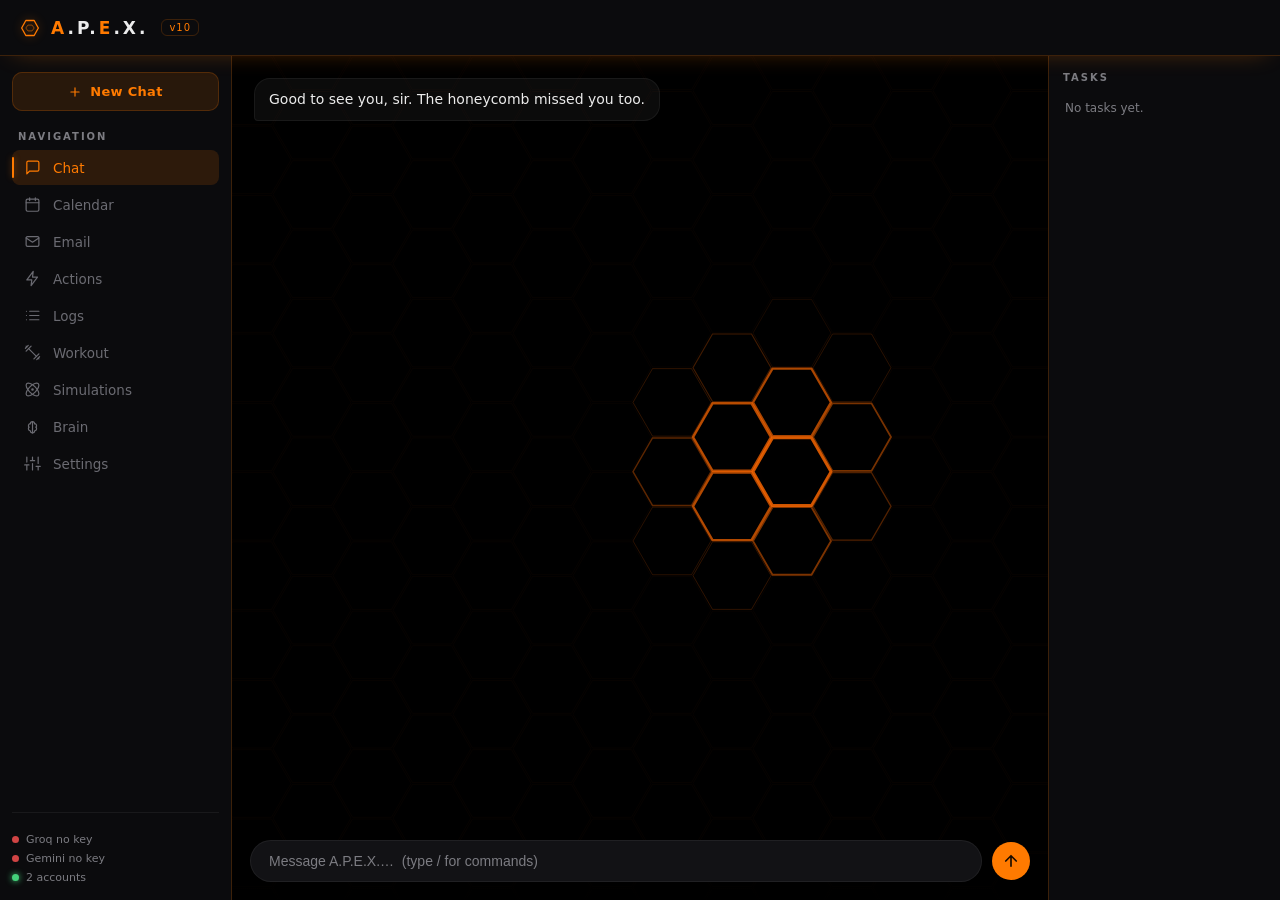
==== commit 9749332f: "Real Gmail via browser-side OAuth (search / read / draft / send) APEX can now connect to live Gmail " ====
--- a/index.html
+++ b/index.html
@@ -496,6 +496,13 @@
 }
 .draft-card button:hover { background: rgba(255, 122, 0, 0.3); }
 .draft-card .dc-hint { font-size: 11px; color: var(--color-text-dim); margin-top: 8px; }
+.draft-card .dc-live { font-size: 10px; font-weight: 600; color: #6fdc8c; letter-spacing: 0.5px; margin-left: 6px; }
+/* Send button: green so it reads distinct from Save; turns red when armed to confirm */
+.draft-card .dc-send { border-color: #2f8f4e; background: rgba(47, 143, 78, 0.18); color: #6fdc8c; }
+.draft-card .dc-send:hover { background: rgba(47, 143, 78, 0.3); }
+.draft-card .dc-send.confirm { border-color: #d9534f; background: rgba(217, 83, 79, 0.22); color: #ff8a85; }
+.acct-chip.gmail-live { border-color: #2f8f4e; background: rgba(47, 143, 78, 0.16); color: #6fdc8c; cursor: default; }
+.gmail-status.ok { font-size: 13px; color: #6fdc8c; margin-bottom: 10px; }
 
 /* nav active state */
 .nav-item.active { background: rgba(255, 122, 0, 0.14); border-color: rgba(255, 122, 0, 0.6); color: var(--color-orange); }
@@ -1317,6 +1324,7 @@
 import * as nutritionMod from "./js/nutrition.js";
 import * as workoutsMod from "./js/workouts.js";
 import * as supplementsMod from "./js/supplements.js";
+import * as googleMod from "./js/google.js";
 import { APEX_GREETINGS } from "./js/seedData.js";
 
 /* ============================================================================
@@ -1673,27 +1681,59 @@
     lastDraft = draft;
     const card = document.createElement("div");
     card.className = "draft-card";
+    const connected = connectionsMod.isEmailConnected();
     card.innerHTML = `
-      <div class="dc-head">DRAFT EMAIL</div>
+      <div class="dc-head">DRAFT EMAIL${connected ? ' <span class="dc-live">Gmail connected</span>' : ""}</div>
       <label>To</label><input class="dc-to" value="">
       <label>Subject</label><input class="dc-subj" value="">
       <label>Body</label><textarea class="dc-body"></textarea>
       <div class="dc-actions">
-        <button class="dc-save">Save draft</button>
+        <button class="dc-save">${connected ? "Save to Gmail drafts" : "Save draft"}</button>
+        ${connected ? '<button class="dc-send">Send ▸</button>' : ""}
       </div>
       <div class="dc-hint">Tip: just type how you want it changed (e.g. "make it shorter") and I'll refine it.</div>`;
     card.querySelector(".dc-to").value = draft.to || "";
     card.querySelector(".dc-subj").value = draft.subject || "";
     card.querySelector(".dc-body").value = draft.body || "";
-    card.querySelector(".dc-save").addEventListener("click", () => {
-      connectionsMod.createDraft({
-        to: card.querySelector(".dc-to").value,
-        subject: card.querySelector(".dc-subj").value,
-        body: card.querySelector(".dc-body").value,
-        accountId: draft.account_id,
+    const fields = () => ({
+      to: card.querySelector(".dc-to").value,
+      subject: card.querySelector(".dc-subj").value,
+      body: card.querySelector(".dc-body").value,
+    });
+    const saveBtn = card.querySelector(".dc-save");
+    saveBtn.addEventListener("click", async () => {
+      saveBtn.disabled = true;
+      try {
+        const d = await connectionsMod.createDraft({ ...fields(), accountId: draft.account_id });
+        addMessage(d.status === "gmail_draft"
+          ? "(Saved to your Gmail Drafts, sir — nothing sent. Open Gmail to send it, or hit Send here.)"
+          : "(Saved, sir — nothing sent.)", "apex");
+      } catch (e) { console.error(e); addMessage("(Couldn't save that draft, sir — see the console.)", "apex"); }
+      finally { saveBtn.disabled = false; }
+    });
+    // Send only exists when Gmail is connected, and always double-confirms first.
+    const sendBtn = card.querySelector(".dc-send");
+    if (sendBtn) {
+      let armed = false;
+      sendBtn.addEventListener("click", async () => {
+        const f = fields();
+        if (!armed) {
+          if (!f.to.trim()) { addMessage("(No recipient yet, sir — fill in the To field first.)", "apex"); return; }
+          armed = true; sendBtn.textContent = "Really send?"; sendBtn.classList.add("confirm");
+          setTimeout(() => { armed = false; sendBtn.textContent = "Send ▸"; sendBtn.classList.remove("confirm"); }, 4000);
+          return;
+        }
+        armed = false; sendBtn.textContent = "Sending…"; sendBtn.disabled = true; sendBtn.classList.remove("confirm");
+        try {
+          await connectionsMod.sendEmail(f);
+          addMessage(`(Sent to ${f.to}, sir. ✔)`, "apex");
+          sendBtn.textContent = "Sent ✔";
+        } catch (e) {
+          console.error(e); addMessage("(Send failed, sir — see the console.)", "apex");
+          sendBtn.textContent = "Send ▸"; sendBtn.disabled = false;
+        }
       });
-      addMessage("(Saved, sir — nothing sent.)", "apex");
-    });
+    }
     messages.appendChild(card);
     messages.scrollTop = messages.scrollHeight;
   }
@@ -2118,27 +2158,34 @@
   const listEl = document.getElementById("email-list");
   let activeAccount = null;
 
-  function loadEmail() {
+  async function loadEmail() {
     try {
+      const connected = connectionsMod.isEmailConnected();
       const accts = settingsMod.listAccounts();
       if (!activeAccount && accts.length) activeAccount = accts[0].id;
-      acctEl.innerHTML = accts.map((a) =>
-        `<span class="acct-chip ${a.id === activeAccount ? "active" : ""}" data-id="${a.id}">${a.label}</span>`).join("");
-      acctEl.querySelectorAll(".acct-chip").forEach((c) =>
+      // When real Gmail is connected, show one live chip; otherwise the mock accounts.
+      acctEl.innerHTML = connected
+        ? `<span class="acct-chip active gmail-live">📬 ${connectionsMod.connectedEmailAddress() || "Gmail"} · live</span>`
+        : accts.map((a) =>
+            `<span class="acct-chip ${a.id === activeAccount ? "active" : ""}" data-id="${a.id}">${a.label}</span>`).join("");
+      if (!connected) acctEl.querySelectorAll(".acct-chip").forEach((c) =>
         c.addEventListener("click", () => { activeAccount = c.dataset.id; loadEmail(); }));
 
-      const msgs = connectionsMod.listRecentEmail(activeAccount);
+      listEl.innerHTML = '<div class="em-snip">Loading…</div>';
+      const msgs = await connectionsMod.listRecentEmail(activeAccount);
       listEl.innerHTML = msgs.length ? msgs.map((m) =>
         `<div class="email-card ${m.unread ? "unread" : ""}">
-           <div class="em-from">${m.sender}</div>
-           <div class="em-subj">${m.subject}</div>
-           <div class="em-snip">${m.snippet}</div>
+           <div class="em-from">${esc(m.sender)}</div>
+           <div class="em-subj">${esc(m.subject)}</div>
+           <div class="em-snip">${esc(m.snippet)}</div>
          </div>`).join("") : '<div class="em-snip">No messages.</div>';
     } catch (e) {
       console.error(e);
       listEl.innerHTML = '<div class="em-snip">Email unavailable — see DevTools console.</div>';
     }
   }
+  // minimal HTML-escape so real sender/subject text can't inject markup
+  function esc(s) { return String(s == null ? "" : s).replace(/[&<>"]/g, (c) => ({ "&": "&amp;", "<": "&lt;", ">": "&gt;", '"': "&quot;" }[c])); }
 
   window.APEX = window.APEX || {};
   window.APEX.loadEmail = loadEmail;
@@ -2221,6 +2268,20 @@
       </div>
 
       <div class="set-section">
+        <h3>Connect Gmail (real email)</h3>
+        ${googleMod.isConnected()
+          ? `<div class="gmail-status ok">✔ Connected as <b>${esc(googleMod.connectedEmail() || "your Google account")}</b> — search, drafts and send are live.</div>
+             <button class="set-save" id="gmail-disconnect" style="background:#3a1a1a;border-color:#5a2a2a;">Disconnect Gmail</button>`
+          : `<div class="set-note" style="margin-bottom:8px;">Paste your Google OAuth <b>Client ID</b>, then click Connect. Nothing is stored on a server — the Client ID is public, and the access token stays in this browser session only. (Ask me for the 5-minute Google setup steps if you don't have a Client ID yet.)</div>
+             <div class="set-row">
+               <label>Google OAuth Client ID</label>
+               <input id="set-google-clientid" placeholder="${s.googleClientId ? esc(s.googleClientId) : "xxxxxxxx.apps.googleusercontent.com"}" value="${esc(s.googleClientId || "")}">
+             </div>
+             <button class="set-save" id="gmail-connect">Connect Gmail</button>
+             <span id="gmail-msg" class="set-note"></span>`}
+      </div>
+
+      <div class="set-section">
         <h3>Calendar colors &amp; categories</h3>
         <div class="set-note" style="margin-bottom:10px;">The exact Google Calendar colors. Assign category keywords to a color (comma-separated) — when you ask APEX to add an event, it matches the title to a color. The one marked <b>def</b> is used for anything that doesn't match (Google's default blue).</div>
         ${settingsMod.getCalendarColors().map((c) => {
@@ -2260,6 +2321,34 @@
       b.addEventListener("click", () => removeAccount(b.dataset.id)));
     body.querySelectorAll(".acct-connect").forEach(b =>
       b.addEventListener("click", () => explainConnect()));
+
+    const connectBtn = document.getElementById("gmail-connect");
+    if (connectBtn) connectBtn.addEventListener("click", async () => {
+      const idEl = document.getElementById("set-google-clientid");
+      const clientId = (idEl.value || "").trim();
+      const msg = document.getElementById("gmail-msg");
+      if (!clientId) { msg.textContent = " Paste your Client ID first."; return; }
+      googleMod.setClientId(clientId);
+      connectBtn.disabled = true; msg.textContent = " Opening Google sign-in…";
+      try {
+        const { email } = await googleMod.signIn();
+        msg.textContent = ` Connected as ${email || "your account"}.`;
+        render();
+        if (window.APEX.loadEmail) window.APEX.loadEmail();
+        if (window.APEX.refreshStatus) window.APEX.refreshStatus();
+      } catch (e) {
+        console.error(e);
+        msg.textContent = " Sign-in failed: " + (e.message || e) + " (check the Client ID and that this site's origin is authorized).";
+        connectBtn.disabled = false;
+      }
+    });
+    const disconnectBtn = document.getElementById("gmail-disconnect");
+    if (disconnectBtn) disconnectBtn.addEventListener("click", () => {
+      googleMod.signOut();
+      render();
+      if (window.APEX.loadEmail) window.APEX.loadEmail();
+      if (window.APEX.refreshStatus) window.APEX.refreshStatus();
+    });
   }
 
   function flash(msg) {
@@ -2270,7 +2359,7 @@
   }
 
   function save() {
-    settingsMod.updateSettings({ groqApiKey: val("set-groq-key"), geminiApiKey: val("set-gemini-key") });
+    settingsMod.updateSettings({ groqApiKey: val("set-groq-key"), geminiApiKey: val("set-gemini-key"), googleClientId: val("set-google-clientid") });
     settingsMod.updateAccountLabels([...document.querySelectorAll(".acct-block")].map(el => ({
       id: el.getAttribute("data-acct"),
       label: el.querySelector(".acct-label").value,
@@ -3027,8 +3116,9 @@
         { id: "nutrition", t: "Nutrition", d: "Food memory (code words), saved meals/recipes logged by name & servings, the daily log, water — per local day.", f: "nutrition.js" },
         { id: "workouts", t: "Workouts", d: "Workout library + per-day check-off and logged sets (weight×reps) with last-time history.", f: "workouts.js" },
         { id: "supps", t: "Supplements", d: "Your supplements + prescription meds, checked off each day.", f: "supplements.js" },
+        { id: "gmail", t: "Gmail (live)", d: "Real email via browser OAuth — search, read, draft, send. Falls back to mock data when not connected.", f: "google.js" },
         { id: "memory", t: "Memory (people/self)", d: "Catalog + resolver + silent background fact-learning.", f: "memory.js" },
-        { id: "settings", t: "Settings & Connections", d: "Your API keys, labelled accounts, mock email/calendar.", f: "settings.js" },
+        { id: "settings", t: "Settings & Connections", d: "Your API keys, Google Client ID, labelled accounts, mock email/calendar.", f: "settings.js" },
       ] },
       { title: "Storage — the foundation", nodes: [
         { id: "storage", t: "Browser localStorage", d: "Every 'apex.*' key, on this device only — nothing uploaded except prompts to the AI.", f: "storage.js" },
@@ -3038,7 +3128,8 @@
     edges: [
       ["you", "mainchat"], ["you", "big"], ["you", "sim"], ["you", "brain"],
       ["mainchat", "handle"], ["big", "coach"], ["big", "workouts"], ["big", "supps"],
-      ["handle", "resolver"], ["handle", "ai"],
+      ["handle", "resolver"], ["handle", "ai"], ["handle", "gmail"],
+      ["gmail", "settings"],
       ["coach", "nutri"], ["coach", "resolver"], ["coach", "ai"],
       ["nutri", "nutrition"], ["nutri", "profile"],
       ["resolver", "memory"], ["resolver", "profile"],
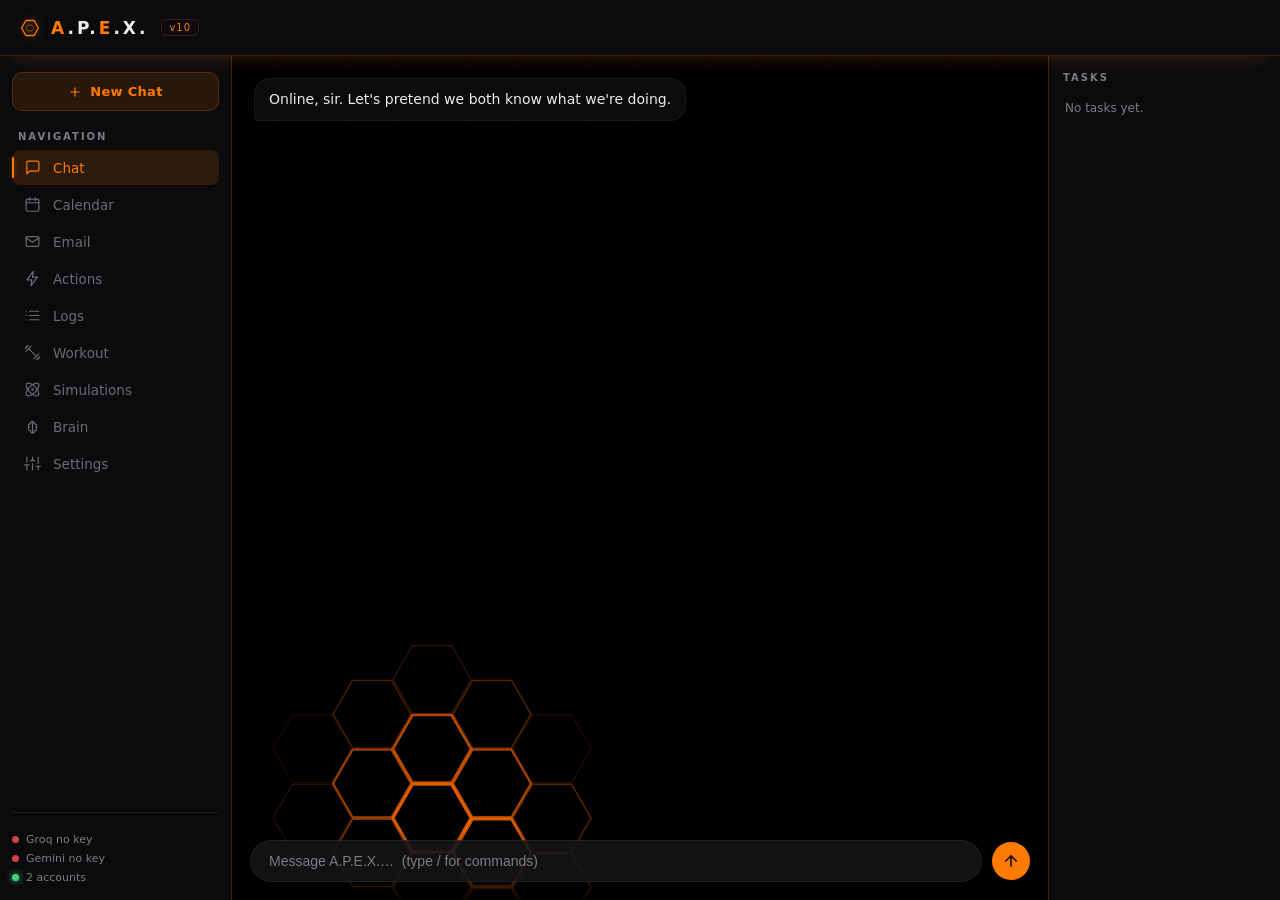
==== commit 6bc6a485: "Email send safety + multiple Gmail accounts + no emojis Per user's hard rules for anything that send" ====
--- a/index.html
+++ b/index.html
@@ -497,12 +497,30 @@
 .draft-card button:hover { background: rgba(255, 122, 0, 0.3); }
 .draft-card .dc-hint { font-size: 11px; color: var(--color-text-dim); margin-top: 8px; }
 .draft-card .dc-live { font-size: 10px; font-weight: 600; color: #6fdc8c; letter-spacing: 0.5px; margin-left: 6px; }
-/* Send button: green so it reads distinct from Save; turns red when armed to confirm */
+/* Send button: green so it reads distinct from Save; turns red once armed to confirm */
 .draft-card .dc-send { border-color: #2f8f4e; background: rgba(47, 143, 78, 0.18); color: #6fdc8c; }
 .draft-card .dc-send:hover { background: rgba(47, 143, 78, 0.3); }
 .draft-card .dc-send.confirm { border-color: #d9534f; background: rgba(217, 83, 79, 0.22); color: #ff8a85; }
+/* From (sending account) row */
+.draft-card .dc-from { display: flex; gap: 8px; align-items: center; margin-top: 2px; }
+.draft-card .dc-from-sel { flex: 1; padding: 7px 9px; border-radius: 8px; border: 1px solid rgba(255,122,0,0.4); background: rgba(15,15,15,0.9); color: var(--color-text); font-size: 13px; }
+.draft-card .dc-add-acct { padding: 6px 10px; font-size: 12px; }
+/* Two-step send confirmation panel */
+.draft-card .dc-confirm { margin-top: 10px; padding: 10px 12px; border-radius: 8px; border: 1px solid rgba(217,83,79,0.5); background: rgba(217,83,79,0.1); font-size: 13px; }
+.draft-card .dc-cfrow { margin: 4px 0; }
+.draft-card .dc-cfline { margin: 2px 0; color: var(--color-text); }
+.draft-card .dc-final { color: #ff8a85; font-weight: 600; }
+.draft-card .dc-cancel { padding: 3px 10px; font-size: 12px; border-color: var(--color-text-dim); color: var(--color-text-dim); background: transparent; }
 .acct-chip.gmail-live { border-color: #2f8f4e; background: rgba(47, 143, 78, 0.16); color: #6fdc8c; cursor: default; }
 .gmail-status.ok { font-size: 13px; color: #6fdc8c; margin-bottom: 10px; }
+/* Settings: connected Gmail account rows */
+.gmail-acct { display: flex; align-items: center; gap: 10px; padding: 8px 10px; border-radius: 8px; border: 1px solid rgba(255,122,0,0.25); margin-bottom: 6px; }
+.gmail-acct.active { border-color: #2f8f4e; background: rgba(47,143,78,0.1); }
+.gmail-acct .ga-name { flex: 1; font-size: 13px; color: var(--color-text); word-break: break-all; }
+.gmail-acct .ga-badge { font-size: 11px; font-weight: 600; color: #6fdc8c; }
+.gmail-acct .ga-switch, .gmail-acct .ga-forget { padding: 4px 10px; font-size: 12px; border-radius: 6px; cursor: pointer; border: 1px solid rgba(255,122,0,0.4); background: rgba(255,122,0,0.12); color: var(--color-orange-soft); }
+.gmail-acct .ga-forget { border-color: #5a2a2a; background: #2a1414; color: #d99; }
+.gmail-actions { display: flex; gap: 8px; margin-top: 8px; }
 
 /* nav active state */
 .nav-item.active { background: rgba(255, 122, 0, 0.14); border-color: rgba(255, 122, 0, 0.6); color: var(--color-orange); }
@@ -1676,22 +1694,36 @@
     return div;
   }
 
-  // Render an editable draft card (to / subject / body) inside the chat.
+  // Render an editable draft card (from / to / subject / body) inside the chat.
   function renderDraft(draft) {
+    // local HTML-escape (this IIFE has no shared esc) so real emails/subjects can't inject markup
+    const esc = (s) => (s == null ? "" : String(s)).replace(/[&<>"]/g, (c) => ({ "&": "&amp;", "<": "&lt;", ">": "&gt;", '"': "&quot;" }[c]));
     lastDraft = draft;
     const card = document.createElement("div");
     card.className = "draft-card";
     const connected = connectionsMod.isEmailConnected();
+    const accts = connected ? googleMod.accounts() : [];
+    const active = connected ? googleMod.connectedEmail() : "";
+    // "From" row (which connected account this would send from) + add-account button.
+    const fromRow = connected ? `
+      <label>From (sending account)</label>
+      <div class="dc-from">
+        <select class="dc-from-sel">${accts.map((a) =>
+          `<option value="${esc(a)}" ${a === active ? "selected" : ""}>${esc(a)}</option>`).join("")}</select>
+        <button class="dc-add-acct" type="button">+ Add another Gmail</button>
+      </div>` : "";
     card.innerHTML = `
       <div class="dc-head">DRAFT EMAIL${connected ? ' <span class="dc-live">Gmail connected</span>' : ""}</div>
-      <label>To</label><input class="dc-to" value="">
+      ${fromRow}
+      <label>To (double-check the recipient)</label><input class="dc-to" value="">
       <label>Subject</label><input class="dc-subj" value="">
       <label>Body</label><textarea class="dc-body"></textarea>
       <div class="dc-actions">
         <button class="dc-save">${connected ? "Save to Gmail drafts" : "Save draft"}</button>
-        ${connected ? '<button class="dc-send">Send ▸</button>' : ""}
+        ${connected ? '<button class="dc-send">Send</button>' : ""}
       </div>
-      <div class="dc-hint">Tip: just type how you want it changed (e.g. "make it shorter") and I'll refine it.</div>`;
+      <div class="dc-confirm" style="display:none;"></div>
+      <div class="dc-hint">Tip: just type how you want it changed (e.g. "make it shorter") and I'll refine it. Nothing is ever sent until you confirm twice.</div>`;
     card.querySelector(".dc-to").value = draft.to || "";
     card.querySelector(".dc-subj").value = draft.subject || "";
     card.querySelector(".dc-body").value = draft.body || "";
@@ -1711,26 +1743,60 @@
       } catch (e) { console.error(e); addMessage("(Couldn't save that draft, sir — see the console.)", "apex"); }
       finally { saveBtn.disabled = false; }
     });
-    // Send only exists when Gmail is connected, and always double-confirms first.
+
+    // "From" account switch — changing it switches the active sending account (may
+    // pop a quick Google window to re-authorize that account).
+    const fromSel = card.querySelector(".dc-from-sel");
+    if (fromSel) fromSel.addEventListener("change", async () => {
+      const target = fromSel.value;
+      try { await googleMod.setActive(target); addMessage(`(Sending account is now ${target}, sir.)`, "apex"); }
+      catch (e) { console.error(e); addMessage("(Couldn't switch account, sir — see the console.)", "apex"); fromSel.value = active; }
+    });
+    const addAcctBtn = card.querySelector(".dc-add-acct");
+    if (addAcctBtn) addAcctBtn.addEventListener("click", async () => {
+      try {
+        const { email } = await googleMod.addAnotherAccount();
+        addMessage(`(Added ${email}, sir — it's now the active sending account.)`, "apex");
+        renderDraft(draft); card.remove(); // re-render with the new account in the list
+      } catch (e) { console.error(e); addMessage("(Couldn't add that account, sir — see the console.)", "apex"); }
+    });
+
+    // SEND — deliberately requires TWO explicit confirmations, and never happens on its
+    // own. Stage 0 = idle; stage 1 = first "are you sure" (shows exactly who it's from/to);
+    // stage 2 = final "really send now". A Cancel resets at any point.
     const sendBtn = card.querySelector(".dc-send");
+    const confirmEl = card.querySelector(".dc-confirm");
     if (sendBtn) {
-      let armed = false;
+      let stage = 0;
+      const reset = () => { stage = 0; sendBtn.textContent = "Send"; sendBtn.classList.remove("confirm"); confirmEl.style.display = "none"; confirmEl.innerHTML = ""; };
+      const showConfirm = (html) => { confirmEl.style.display = "block"; confirmEl.innerHTML = html; card.querySelector(".dc-cancel").addEventListener("click", reset); };
       sendBtn.addEventListener("click", async () => {
         const f = fields();
-        if (!armed) {
+        if (stage === 0) {
           if (!f.to.trim()) { addMessage("(No recipient yet, sir — fill in the To field first.)", "apex"); return; }
-          armed = true; sendBtn.textContent = "Really send?"; sendBtn.classList.add("confirm");
-          setTimeout(() => { armed = false; sendBtn.textContent = "Send ▸"; sendBtn.classList.remove("confirm"); }, 4000);
+          stage = 1; sendBtn.textContent = "Confirm send"; sendBtn.classList.add("confirm");
+          showConfirm(`<div class="dc-cfrow">First check — this would send:</div>
+            <div class="dc-cfline"><b>From:</b> ${esc(active || "your Gmail")}</div>
+            <div class="dc-cfline"><b>To:</b> ${esc(f.to)}</div>
+            <div class="dc-cfline"><b>Subject:</b> ${esc(f.subject) || "<i>(none)</i>"}</div>
+            <div class="dc-cfrow">Right recipient? Click <b>Confirm send</b> to go to the final check, or <button class="dc-cancel" type="button">Cancel</button>.</div>`);
           return;
         }
-        armed = false; sendBtn.textContent = "Sending…"; sendBtn.disabled = true; sendBtn.classList.remove("confirm");
+        if (stage === 1) {
+          stage = 2; sendBtn.textContent = "Yes, send now";
+          showConfirm(`<div class="dc-cfrow dc-final">Final check — I'm about to actually send to <b>${esc(f.to)}</b> from <b>${esc(active || "your Gmail")}</b>. This can't be undone.</div>
+            <div class="dc-cfrow">Click <b>Yes, send now</b> to send, or <button class="dc-cancel" type="button">Cancel</button>.</div>`);
+          return;
+        }
+        // stage 2 -> actually send
+        sendBtn.textContent = "Sending…"; sendBtn.disabled = true;
         try {
           await connectionsMod.sendEmail(f);
-          addMessage(`(Sent to ${f.to}, sir. ✔)`, "apex");
-          sendBtn.textContent = "Sent ✔";
+          addMessage(`(Sent to ${f.to}, sir.)`, "apex");
+          confirmEl.style.display = "none"; sendBtn.textContent = "Sent"; sendBtn.classList.remove("confirm");
         } catch (e) {
           console.error(e); addMessage("(Send failed, sir — see the console.)", "apex");
-          sendBtn.textContent = "Send ▸"; sendBtn.disabled = false;
+          sendBtn.disabled = false; reset();
         }
       });
     }
@@ -1772,6 +1838,7 @@
 
   window.APEX = window.APEX || {};
   window.APEX.resetChat = resetChat;
+  window.APEX._renderDraft = renderDraft; // debug/test hook — render a draft card directly
 })();
 
 
@@ -2165,7 +2232,7 @@
       if (!activeAccount && accts.length) activeAccount = accts[0].id;
       // When real Gmail is connected, show one live chip; otherwise the mock accounts.
       acctEl.innerHTML = connected
-        ? `<span class="acct-chip active gmail-live">📬 ${connectionsMod.connectedEmailAddress() || "Gmail"} · live</span>`
+        ? `<span class="acct-chip active gmail-live">${esc(connectionsMod.connectedEmailAddress() || "Gmail")} · live</span>`
         : accts.map((a) =>
             `<span class="acct-chip ${a.id === activeAccount ? "active" : ""}" data-id="${a.id}">${a.label}</span>`).join("");
       if (!connected) acctEl.querySelectorAll(".acct-chip").forEach((c) =>
@@ -2269,16 +2336,38 @@
 
       <div class="set-section">
         <h3>Connect Gmail (real email)</h3>
-        ${googleMod.isConnected()
-          ? `<div class="gmail-status ok">✔ Connected as <b>${esc(googleMod.connectedEmail() || "your Google account")}</b> — search, drafts and send are live.</div>
-             <button class="set-save" id="gmail-disconnect" style="background:#3a1a1a;border-color:#5a2a2a;">Disconnect Gmail</button>`
-          : `<div class="set-note" style="margin-bottom:8px;">Paste your Google OAuth <b>Client ID</b>, then click Connect. Nothing is stored on a server — the Client ID is public, and the access token stays in this browser session only. (Ask me for the 5-minute Google setup steps if you don't have a Client ID yet.)</div>
+        ${(() => {
+          const connected = googleMod.isConnected();
+          const active = googleMod.connectedEmail();
+          const accts = googleMod.accounts();
+          if (connected || accts.length) {
+            // one row per remembered account; the active one is marked and can't be "switched to" again
+            const rows = accts.map((a) => `
+              <div class="gmail-acct ${a === active ? "active" : ""}">
+                <span class="ga-name">${esc(a)}</span>
+                ${a === active
+                  ? `<span class="ga-badge">${connected ? "active · connected" : "active"}</span>`
+                  : `<button class="ga-switch" data-email="${esc(a)}" type="button">Use this one</button>`}
+                <button class="ga-forget" data-email="${esc(a)}" type="button" title="Remove">Remove</button>
+              </div>`).join("");
+            return `<div class="set-note" style="margin-bottom:8px;">${connected
+                ? "Search, drafts and send are live for the <b>active</b> account. Nothing sends without your confirmation."
+                : "Reconnect the account you want to use."}</div>
+              ${rows}
+              <div class="gmail-actions">
+                <button class="set-save" id="gmail-add">+ Add another Gmail</button>
+                <button class="set-save" id="gmail-disconnect" style="background:#3a1a1a;border-color:#5a2a2a;">Disconnect active</button>
+              </div>
+              <span id="gmail-msg" class="set-note"></span>`;
+          }
+          return `<div class="set-note" style="margin-bottom:8px;">Paste your Google OAuth <b>Client ID</b>, then click Connect. Nothing is stored on a server — the Client ID is public, and the access token stays in this browser session only. (Ask me for the 5-minute Google setup steps if you don't have a Client ID yet.)</div>
              <div class="set-row">
                <label>Google OAuth Client ID</label>
                <input id="set-google-clientid" placeholder="${s.googleClientId ? esc(s.googleClientId) : "xxxxxxxx.apps.googleusercontent.com"}" value="${esc(s.googleClientId || "")}">
              </div>
              <button class="set-save" id="gmail-connect">Connect Gmail</button>
-             <span id="gmail-msg" class="set-note"></span>`}
+             <span id="gmail-msg" class="set-note"></span>`;
+        })()}
       </div>
 
       <div class="set-section">
@@ -2342,13 +2431,30 @@
         connectBtn.disabled = false;
       }
     });
-    const disconnectBtn = document.getElementById("gmail-disconnect");
-    if (disconnectBtn) disconnectBtn.addEventListener("click", () => {
-      googleMod.signOut();
+    const refreshAfterGmail = () => {
       render();
       if (window.APEX.loadEmail) window.APEX.loadEmail();
       if (window.APEX.refreshStatus) window.APEX.refreshStatus();
+    };
+    const disconnectBtn = document.getElementById("gmail-disconnect");
+    if (disconnectBtn) disconnectBtn.addEventListener("click", () => { googleMod.signOut(); refreshAfterGmail(); });
+
+    const addBtn = document.getElementById("gmail-add");
+    if (addBtn) addBtn.addEventListener("click", async () => {
+      const msg = document.getElementById("gmail-msg");
+      addBtn.disabled = true; if (msg) msg.textContent = " Opening Google account picker…";
+      try { const { email } = await googleMod.addAnotherAccount(); if (msg) msg.textContent = ` Added ${email}.`; refreshAfterGmail(); }
+      catch (e) { console.error(e); if (msg) msg.textContent = " Couldn't add account: " + (e.message || e); addBtn.disabled = false; }
     });
+    body.querySelectorAll(".ga-switch").forEach((b) => b.addEventListener("click", async () => {
+      const msg = document.getElementById("gmail-msg");
+      b.disabled = true; if (msg) msg.textContent = ` Switching to ${b.dataset.email}…`;
+      try { await googleMod.setActive(b.dataset.email); refreshAfterGmail(); }
+      catch (e) { console.error(e); if (msg) msg.textContent = " Couldn't switch: " + (e.message || e); b.disabled = false; }
+    }));
+    body.querySelectorAll(".ga-forget").forEach((b) => b.addEventListener("click", () => {
+      googleMod.forgetAccount(b.dataset.email); refreshAfterGmail();
+    }));
   }
 
   function flash(msg) {
@@ -3116,7 +3222,7 @@
         { id: "nutrition", t: "Nutrition", d: "Food memory (code words), saved meals/recipes logged by name & servings, the daily log, water — per local day.", f: "nutrition.js" },
         { id: "workouts", t: "Workouts", d: "Workout library + per-day check-off and logged sets (weight×reps) with last-time history.", f: "workouts.js" },
         { id: "supps", t: "Supplements", d: "Your supplements + prescription meds, checked off each day.", f: "supplements.js" },
-        { id: "gmail", t: "Gmail (live)", d: "Real email via browser OAuth — search, read, draft, send. Falls back to mock data when not connected.", f: "google.js" },
+        { id: "gmail", t: "Gmail (live)", d: "Real email via browser OAuth — search, read, draft, send. Multiple accounts (pick the active sender); sending needs two confirmations. Falls back to mock data when not connected.", f: "google.js" },
         { id: "memory", t: "Memory (people/self)", d: "Catalog + resolver + silent background fact-learning.", f: "memory.js" },
         { id: "settings", t: "Settings & Connections", d: "Your API keys, Google Client ID, labelled accounts, mock email/calendar.", f: "settings.js" },
       ] },
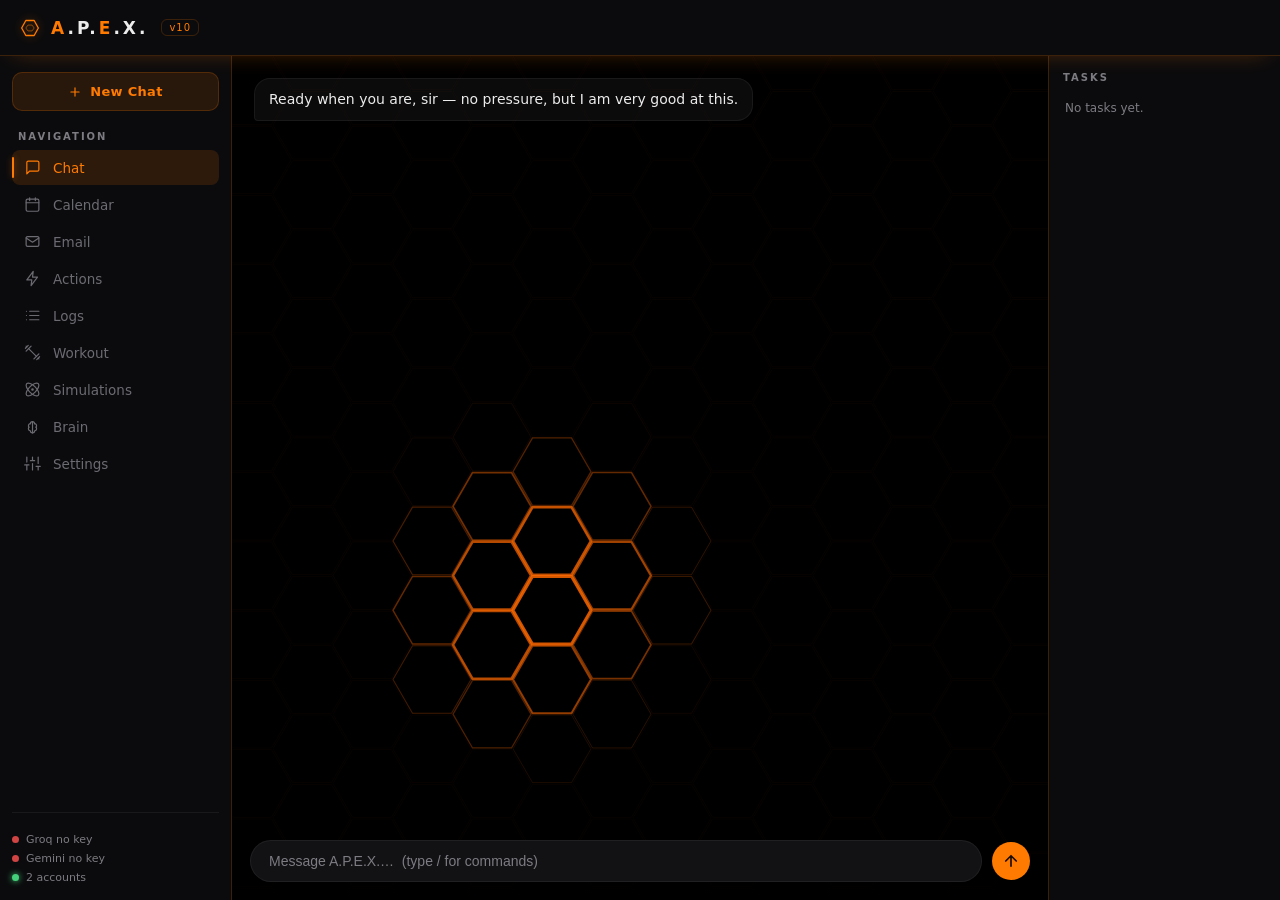
==== commit 0aa186c7: "Send button: Yes/No confirmation popups instead of inline panel Clicking Send now opens an on-brand " ====
--- a/index.html
+++ b/index.html
@@ -505,12 +505,24 @@
 .draft-card .dc-from { display: flex; gap: 8px; align-items: center; margin-top: 2px; }
 .draft-card .dc-from-sel { flex: 1; padding: 7px 9px; border-radius: 8px; border: 1px solid rgba(255,122,0,0.4); background: rgba(15,15,15,0.9); color: var(--color-text); font-size: 13px; }
 .draft-card .dc-add-acct { padding: 6px 10px; font-size: 12px; }
-/* Two-step send confirmation panel */
-.draft-card .dc-confirm { margin-top: 10px; padding: 10px 12px; border-radius: 8px; border: 1px solid rgba(217,83,79,0.5); background: rgba(217,83,79,0.1); font-size: 13px; }
-.draft-card .dc-cfrow { margin: 4px 0; }
-.draft-card .dc-cfline { margin: 2px 0; color: var(--color-text); }
-.draft-card .dc-final { color: #ff8a85; font-weight: 600; }
-.draft-card .dc-cancel { padding: 3px 10px; font-size: 12px; border-color: var(--color-text-dim); color: var(--color-text-dim); background: transparent; }
+/* Yes/No confirmation popup (used for the two-step send confirm) */
+.apex-modal-overlay { position: fixed; inset: 0; z-index: 9999; display: flex; align-items: center; justify-content: center;
+  background: rgba(0, 0, 0, 0.62); backdrop-filter: blur(2px); animation: apexModalFade 0.12s ease-out; }
+@keyframes apexModalFade { from { opacity: 0; } to { opacity: 1; } }
+.apex-modal { width: min(420px, 92vw); background: #141414; border: 1px solid var(--color-orange); border-radius: 14px;
+  padding: 20px; box-shadow: 0 0 26px var(--glow-orange); }
+.apex-modal-title { font-size: 16px; font-weight: 700; color: var(--color-orange); margin-bottom: 12px; }
+.apex-modal-body { font-size: 14px; color: var(--color-text); }
+.apex-modal-line { margin: 5px 0; word-break: break-all; }
+.apex-modal-warn { margin-top: 8px; font-size: 12px; color: var(--color-text-dim); }
+.apex-modal-actions { display: flex; justify-content: flex-end; gap: 10px; margin-top: 18px; }
+.apex-modal-actions button { padding: 8px 20px; border-radius: 8px; font-size: 14px; font-weight: 600; cursor: pointer; }
+.apex-modal-no { border: 1px solid var(--color-text-dim); background: transparent; color: var(--color-text); }
+.apex-modal-no:hover { background: rgba(255, 255, 255, 0.06); }
+.apex-modal-yes { border: 1px solid #2f8f4e; background: rgba(47, 143, 78, 0.2); color: #6fdc8c; }
+.apex-modal-yes:hover { background: rgba(47, 143, 78, 0.32); }
+.apex-modal-yes.danger { border-color: #d9534f; background: rgba(217, 83, 79, 0.22); color: #ff8a85; }
+.apex-modal-yes.danger:hover { background: rgba(217, 83, 79, 0.34); }
 .acct-chip.gmail-live { border-color: #2f8f4e; background: rgba(47, 143, 78, 0.16); color: #6fdc8c; cursor: default; }
 .gmail-status.ok { font-size: 13px; color: #6fdc8c; margin-bottom: 10px; }
 /* Settings: connected Gmail account rows */
@@ -1695,6 +1707,33 @@
   }
 
   // Render an editable draft card (from / to / subject / body) inside the chat.
+  // Reusable Yes/No confirmation popup (on-brand modal). Resolves true=Yes, false=No.
+  // `lines` may contain trusted HTML; callers escape any dynamic values themselves.
+  function confirmModal({ title, lines = [], yesText = "Yes", noText = "No", danger = false }) {
+    const em = (s) => (s == null ? "" : String(s)).replace(/[&<>"]/g, (c) => ({ "&": "&amp;", "<": "&lt;", ">": "&gt;", '"': "&quot;" }[c]));
+    return new Promise((resolve) => {
+      const overlay = document.createElement("div");
+      overlay.className = "apex-modal-overlay";
+      overlay.innerHTML = `
+        <div class="apex-modal" role="dialog" aria-modal="true">
+          <div class="apex-modal-title">${em(title)}</div>
+          <div class="apex-modal-body">${lines.map((l) => `<div class="apex-modal-line">${l}</div>`).join("")}</div>
+          <div class="apex-modal-actions">
+            <button class="apex-modal-no" type="button">${em(noText)}</button>
+            <button class="apex-modal-yes ${danger ? "danger" : ""}" type="button">${em(yesText)}</button>
+          </div>
+        </div>`;
+      const close = (val) => { overlay.remove(); document.removeEventListener("keydown", onKey); resolve(val); };
+      const onKey = (e) => { if (e.key === "Escape") close(false); else if (e.key === "Enter") close(true); };
+      overlay.querySelector(".apex-modal-no").addEventListener("click", () => close(false));
+      overlay.querySelector(".apex-modal-yes").addEventListener("click", () => close(true));
+      overlay.addEventListener("click", (e) => { if (e.target === overlay) close(false); }); // click outside = No
+      document.addEventListener("keydown", onKey);
+      document.body.appendChild(overlay);
+      overlay.querySelector(".apex-modal-no").focus(); // default focus on the safe choice
+    });
+  }
+
   function renderDraft(draft) {
     // local HTML-escape (this IIFE has no shared esc) so real emails/subjects can't inject markup
     const esc = (s) => (s == null ? "" : String(s)).replace(/[&<>"]/g, (c) => ({ "&": "&amp;", "<": "&lt;", ">": "&gt;", '"': "&quot;" }[c]));
@@ -1722,7 +1761,6 @@
         <button class="dc-save">${connected ? "Save to Gmail drafts" : "Save draft"}</button>
         ${connected ? '<button class="dc-send">Send</button>' : ""}
       </div>
-      <div class="dc-confirm" style="display:none;"></div>
       <div class="dc-hint">Tip: just type how you want it changed (e.g. "make it shorter") and I'll refine it. Nothing is ever sent until you confirm twice.</div>`;
     card.querySelector(".dc-to").value = draft.to || "";
     card.querySelector(".dc-subj").value = draft.subject || "";
@@ -1761,42 +1799,41 @@
       } catch (e) { console.error(e); addMessage("(Couldn't add that account, sir — see the console.)", "apex"); }
     });
 
-    // SEND — deliberately requires TWO explicit confirmations, and never happens on its
-    // own. Stage 0 = idle; stage 1 = first "are you sure" (shows exactly who it's from/to);
-    // stage 2 = final "really send now". A Cancel resets at any point.
+    // SEND — never happens on its own. Clicking Send opens a Yes/No popup ("Are you
+    // sure?") that shows exactly who it's from/to, then a SECOND final Yes/No popup
+    // before it actually sends. Answering No (or Esc / clicking outside) cancels.
     const sendBtn = card.querySelector(".dc-send");
-    const confirmEl = card.querySelector(".dc-confirm");
     if (sendBtn) {
-      let stage = 0;
-      const reset = () => { stage = 0; sendBtn.textContent = "Send"; sendBtn.classList.remove("confirm"); confirmEl.style.display = "none"; confirmEl.innerHTML = ""; };
-      const showConfirm = (html) => { confirmEl.style.display = "block"; confirmEl.innerHTML = html; card.querySelector(".dc-cancel").addEventListener("click", reset); };
       sendBtn.addEventListener("click", async () => {
         const f = fields();
-        if (stage === 0) {
-          if (!f.to.trim()) { addMessage("(No recipient yet, sir — fill in the To field first.)", "apex"); return; }
-          stage = 1; sendBtn.textContent = "Confirm send"; sendBtn.classList.add("confirm");
-          showConfirm(`<div class="dc-cfrow">First check — this would send:</div>
-            <div class="dc-cfline"><b>From:</b> ${esc(active || "your Gmail")}</div>
-            <div class="dc-cfline"><b>To:</b> ${esc(f.to)}</div>
-            <div class="dc-cfline"><b>Subject:</b> ${esc(f.subject) || "<i>(none)</i>"}</div>
-            <div class="dc-cfrow">Right recipient? Click <b>Confirm send</b> to go to the final check, or <button class="dc-cancel" type="button">Cancel</button>.</div>`);
-          return;
-        }
-        if (stage === 1) {
-          stage = 2; sendBtn.textContent = "Yes, send now";
-          showConfirm(`<div class="dc-cfrow dc-final">Final check — I'm about to actually send to <b>${esc(f.to)}</b> from <b>${esc(active || "your Gmail")}</b>. This can't be undone.</div>
-            <div class="dc-cfrow">Click <b>Yes, send now</b> to send, or <button class="dc-cancel" type="button">Cancel</button>.</div>`);
-          return;
-        }
-        // stage 2 -> actually send
+        if (!f.to.trim()) { addMessage("(No recipient yet, sir — fill in the To field first.)", "apex"); return; }
+        // Popup 1 — are you sure? (shows From / To / Subject to double-check)
+        const ok1 = await confirmModal({
+          title: "Are you sure you want to send this?",
+          lines: [
+            `<b>From:</b> ${esc(active || "your Gmail")}`,
+            `<b>To:</b> ${esc(f.to)}`,
+            `<b>Subject:</b> ${esc(f.subject) || "<i>(none)</i>"}`,
+            `<div class="apex-modal-warn">Double-check the recipient above before you continue.</div>`,
+          ],
+          yesText: "Yes", noText: "No",
+        });
+        if (!ok1) { addMessage("(Okay, sir — didn't send.)", "apex"); return; }
+        // Popup 2 — final confirmation
+        const ok2 = await confirmModal({
+          title: "Final check — send now?",
+          lines: [`Really send to <b>${esc(f.to)}</b> now? This can't be undone.`],
+          yesText: "Yes, send now", noText: "No", danger: true,
+        });
+        if (!ok2) { addMessage("(Okay, sir — didn't send.)", "apex"); return; }
         sendBtn.textContent = "Sending…"; sendBtn.disabled = true;
         try {
           await connectionsMod.sendEmail(f);
           addMessage(`(Sent to ${f.to}, sir.)`, "apex");
-          confirmEl.style.display = "none"; sendBtn.textContent = "Sent"; sendBtn.classList.remove("confirm");
+          sendBtn.textContent = "Sent";
         } catch (e) {
           console.error(e); addMessage("(Send failed, sir — see the console.)", "apex");
-          sendBtn.disabled = false; reset();
+          sendBtn.textContent = "Send"; sendBtn.disabled = false;
         }
       });
     }
